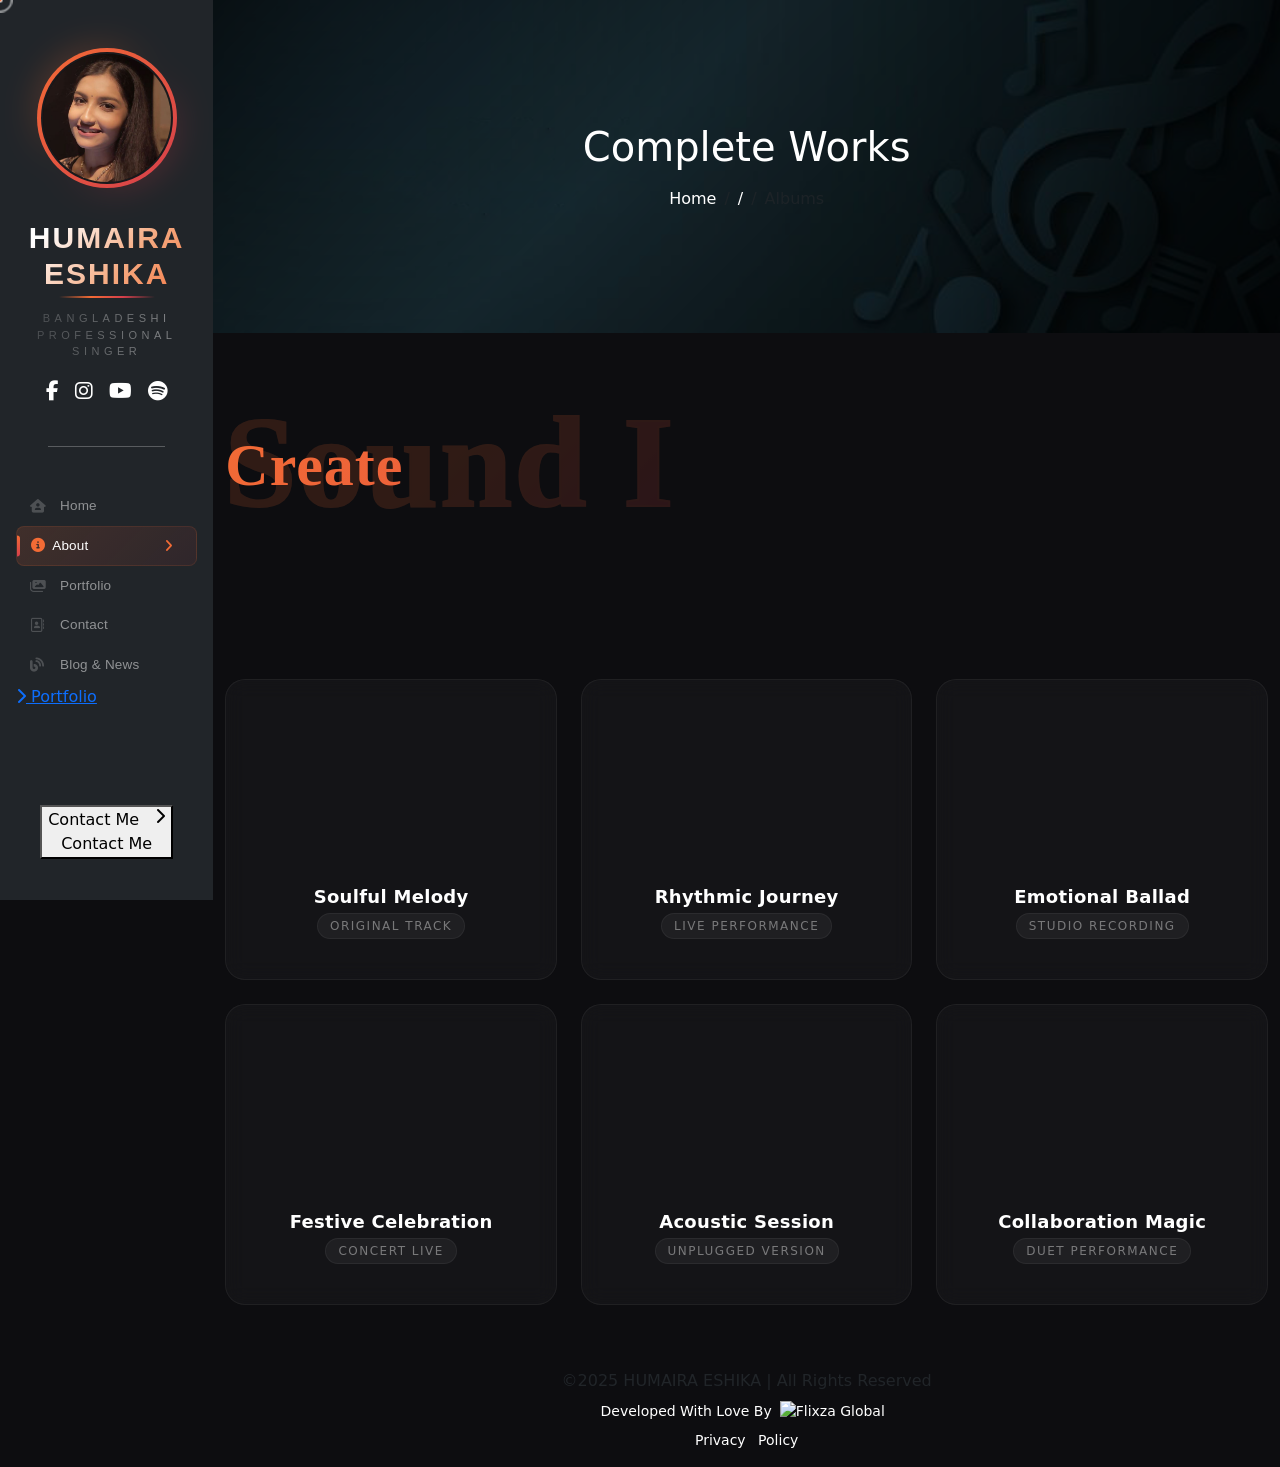
==== albums.html @ 750ff3a6 "first commit" ====
<!doctype html>
<html lang="en">
  <head>
    <!-- ========== Basic Meta Tags for SEO ========== -->
    <meta charset="UTF-8" />
    <meta name="viewport" content="width=device-width, initial-scale=1.0" />
    <title>HUMAIRA ESHIKA | Music Artist & Vocalist Portfolio</title>
    <meta
      name="description"
      content="Explore the music journey, performances, and projects of HUMAIRA ESHIKA, a passionate vocalist and music artist."
    />
    <meta
      name="keywords"
      content="HUMAIRA ESHIKA, Music Artist, Singer, Vocalist, Portfolio"
    />
    <meta name="author" content="HUMAIRA ESHIKA" />
    <meta name="robots" content="index, follow" />

    <!-- ========== Open Graph (for social media previews) ========== -->
    <meta
      property="og:title"
      content="HUMAIRA ESHIKA | Music Artist Portfolio"
    />
    <meta
      property="og:description"
      content="Discover the voice and creative works of HUMAIRA ESHIKA, a talented music artist and performer."
    />
     <meta property="og:image" content="./asset/images/logo.jpg" />
    <meta property="og:url" content="https://humairaeshika.com/" />
    <meta property="og:type" content="website" />

    <!-- ========== Twitter Card Tags ========== -->
    <meta name="twitter:card" content="summary_large_image" />
    <meta
      name="twitter:title"
      content="HUMAIRA ESHIKA | Music Artist Portfolio"
    />
    <meta
      name="twitter:description"
      content="Discover the creative music and projects of HUMAIRA ESHIKA, a soulful singer and artist."
    />
        <meta name="twitter:image" content="./asset/images/logo.jpg" />


    <!-- ========== Favicon ========== -->
      <link rel="icon" href="./asset/images/logo.jpg" />

    <!-- ========== CSS Libraries ========== -->
    <!-- Bootstrap CSS -->
    <link rel="stylesheet" href="./asset/css/bootstrap.min.css" />

    <!-- Font Awesome (Icons) -->
    <link
      rel="stylesheet"
      href="https://cdnjs.cloudflare.com/ajax/libs/font-awesome/6.7.2/css/all.min.css"
      integrity="sha512-Evv84Mr4kqVGRNSgIGL/F/aIDqQb7xQ2vcrdIwxfjThSH8CSR7PBEakCr51Ck+w+/U6swU2Im1vVX0SVk9ABhg=="
      crossorigin="anonymous"
      referrerpolicy="no-referrer"
    />

    <!-- Slick Carousel -->
    <link rel="stylesheet" href="./asset/css/slick.css" />

    <!-- Fancybox (Lightbox Gallery) -->
    <link rel="stylesheet" href="./asset/css/jquery.fancybox.min.css" />

    <!-- ========== Custom Styles ========== -->
    <link rel="stylesheet" href="./asset/css/style.css" />
  </head>
  <body>
    <!-- Preloader -->
    <div id="preloader">
      <img src="./asset/images/preloader.gif" alt="Loading..." />
    </div>
    <!-- Cursor Style Start -->
    <div class="cursor"></div>
    <!-- Cursor Style End -->
    <div class="container-fluid">
      <div class="row">
        <!-- Sidebar -->
        <nav
          class="col-md-3 col-lg-2 d-md-block bg-dark text-white sidebar p-0"
        >
          <div class="logo-wraper pt-5">
            <div class="site-logo-wrapper mx-auto">
              <img
                src="./asset/images/logo.jpg"
                alt="Site Logo"
                class="site-logo"
              />
            </div>
          </div>
          <div class="text-center">
            <div class="py-4 mx-auto">
              <h4 class="mt-2 singer-title">HUMAIRA ESHIKA</h4>
              <p class="singer-tags">BANGLADESHI PROFESSIONAL SINGER</p>
              <!-- Social Icons -->
              <div
                class="social-icons d-flex gap-3 mt-3 justify-content-center"
              >
                <a
                  href="https://www.facebook.com/humaira.eshika.2024/"
                  target="_blank"
                  class="text-white fs-5"
                  aria-label="Facebook"
                >
                  <i class="fab fa-facebook-f"></i>
                </a>
                <!-- <a
                  href="https://twitter.com/yourprofile"
                  target="_blank"
                  class="text-white fs-5"
                  aria-label="Twitter"
                >
                  <i class="fab fa-twitter"></i>
                </a> -->
                <a
                  href="https://www.instagram.com/humaira_eshika/"
                  target="_blank"
                  class="text-white fs-5"
                  aria-label="Instagram"
                >
                  <i class="fab fa-instagram"></i>
                </a>
                <a
                  href="https://www.youtube.com/@humairaeshikamusic"
                  target="_blank"
                  class="text-white fs-5"
                  aria-label="YouTube"
                >
                  <i class="fab fa-youtube"></i>
                </a>
                <a
                  href="https://open.spotify.com/artist/3MbBSUTIclPUAhzPS5SZQR"
                  target="_blank"
                  class="text-white fs-5"
                  aria-label="Spotify"
                >
                  <i class="fab fa-spotify"></i>
                </a>
              </div>
              <!-- Social Icons End -->
            </div>
          </div>
          <!-- Divider -->
          <hr class="mx-5 pb-3" />
          <!-- Divider end -->
          <ul class="nav flex-column px-3 mt-4 site-vt-menu">
            <li class="nav-item">
              <a class="nav-link" href="index.html"
                ><i class="fas fa-house-user pe-3"></i> Home</a
              >
            </li>
            <li class="nav-item dropdown-hover">
              <a
                class="nav-link d-flex justify-content-between active align-items-center"
                href="#about"
              >
                <div><i class="fas fa-info-circle pe-3"></i> About</div>
                <i class="fas fa-angle-right ms-2"></i>
              </a>
              <ul class="dropdown-menu-custom">
                <li>
                  <a class="dropdown-item-custom" href="bio.html">Biography</a>
                </li>
                <li>
                  <a class="dropdown-item-custom" href="awards.html">Awards</a>
                </li>
                <li>
                  <a class="dropdown-item-custom active" href="albums.html"
                    >Album</a
                  >
                </li>
              </ul>
            </li>
            <li class="nav-item">
              <a class="nav-link" href="gallery.html"
                ><i class="fas fa-images pe-3"></i> Portfolio</a
              >
            </li>
            <!-- <li class="nav-item">
              <a class="nav-link" href="services.html"
                ><i class="fa-regular fa-circle-check pe-3"></i> Service</a
              >
            </li> -->
            <li class="nav-item">
              <a class="nav-link" href="contact.html"
                ><i class="fa-regular fa-address-book pe-3"></i> Contact</a
              >
            </li>
            <li class="nav-item">
              <a class="nav-link" href="blog.html"
                ><i class="fa-solid fa-blog pe-3"></i>Blog & News</a
              >
            </li>
            <li>
              <a href="asset/Humaira-Eshika-Profile.pdf"
                ><i class="fas fa-chevron-right"></i> Portfolio</a
              >
            </li>
          </ul>
          <div class="d-flex justify-content-center mt-5 pt-5">
            <a href="contact.html">
              <button class="btn-one">
                <span class="text d-flex justify-content-center"
                  >Contact Me <i class="ps-3 fas fa-chevron-right"></i
                ></span>
                <span aria-hidden="" class="marquee">Contact Me</span>
              </button>
            </a>
          </div>
        </nav>
        <!-- Mobile Menu Section (for mobile devices) -->
        <div class="mobile-menu" style="background-color: #242526">
          <!-- Row to align the elements in the menu -->
          <div class="row align-items-center">
            <!-- Left Side: Hamburger Button for Mobile Menu -->
            <div class="col-6">
              <div class="text-start">
                <button
                  class="mobile-menu-button my-2"
                  type="button"
                  data-bs-toggle="offcanvas"
                  data-bs-target="#mobile-menu"
                  aria-controls="mobile-menu"
                >
                  <!-- Hamburger Icon -->
                  <svg
                    xmlns="http://www.w3.org/2000/svg"
                    width="25"
                    height="25"
                    viewBox="0 0 100 100"
                  >
                    <g>
                      <path
                        d="M2158.58 616.54h544.25l11.34 11.33v5.67l-11.34 11.34h-544.25l-11.34-11.34v-5.67zM2158.58 758.27h430.86l11.34 11.34v5.66l-11.34 11.34h-430.86l-11.34-11.34v-5.66zM2158.58 900h544.25l11.34 11.34v5.67l-11.34 11.34h-544.25l-11.34-11.34v-5.67zM2158.58 1041.73h430.86l11.34 11.34v5.67l-11.34 11.34h-430.86l-11.34-11.34v-5.67zM10 16.67h80l1.67 1.66v.84L90 20.83H10l-1.67-1.66v-.84zM10 37.5h63.33L75 39.17V40l-1.67 1.67H10L8.33 40v-.83zM10 58.33h80L91.67 60v.83L90 62.5H10l-1.67-1.67V60zM10 79.17h63.33L75 80.83v.84l-1.67 1.66H10l-1.67-1.66v-.84z"
                        fill="#000000"
                      ></path>
                    </g>
                  </svg>
                </button>

                <!-- Offcanvas (Mobile Menu) -->
                <div
                  class="offcanvas offcanvas-start"
                  style="background-color: #242526"
                  data-bs-scroll="true"
                  tabindex="-1"
                  id="mobile-menu"
                  aria-labelledby="Enable both scrolling & backdrop"
                >
                  <div class="offcanvas-header">
                    <h5
                      class="offcanvas-title"
                      id="Enable both scrolling & backdrop"
                    ></h5>
                    <!-- Close Button for Offcanvas -->
                    <button
                      type="button"
                      class="btn-close"
                      data-bs-dismiss="offcanvas"
                      aria-label="Close"
                    ></button>
                  </div>

                  <div class="offcanvas-body px-0 border-0 mt-0 pt-0">
                    <!-- Sidebar Menu -->
                    <nav
                      class="col-md-3 col-lg-2 d-md-block bg-dark text-white sidebar mobile-sidebar p-0"
                    >
                      <!-- Logo Section -->
                      <div class="logo-wraper pt-5">
                        <div class="site-logo-wrapper mx-auto">
                          <img
                            src="./asset/images/logo.jpg"
                            alt="Site Logo"
                            class="site-logo"
                          />
                        </div>
                      </div>

                      <!-- Profile Section -->
                      <div class="text-center">
                        <div class="py-4 mx-auto">
                          <h4 class="mt-2 singer-title">HUMAIRA ESHIKA</h4>
                          <p class="singer-tags">BANGLADESHI PROFESSIONAL SINGER</p>

                          <!-- Social Icons Section -->
                          <div
                            class="social-icons d-flex gap-3 mt-3 justify-content-center"
                          >
                            <a
                              href="https://www.facebook.com/humaira.eshika.2024/"
                              target="_blank"
                              class="text-white fs-5"
                              aria-label="Facebook"
                            >
                              <i class="fab fa-facebook-f"></i>
                            </a>
                            <a
                              href="https://www.instagram.com/humaira_eshika/"
                              target="_blank"
                              class="text-white fs-5"
                              aria-label="Instagram"
                            >
                              <i class="fab fa-instagram"></i>
                            </a>
                            <a
                              href="https://www.youtube.com/@humairaeshikamusic"
                              target="_blank"
                              class="text-white fs-5"
                              aria-label="YouTube"
                            >
                              <i class="fab fa-youtube"></i>
                            </a>
                            <a
                              href="https://open.spotify.com/artist/3MbBSUTIclPUAhzPS5SZQR"
                              target="_blank"
                              class="text-white fs-5"
                              aria-label="Spotify"
                            >
                              <i class="fab fa-spotify"></i>
                            </a>
                            <a
                  href="https://music.apple.com/us/artist/humaira-eshika/1598285466"
                  target="_blank"
                  class="text-white fs-5"
                  aria-label="Apple Music"
                >
                  <i class="fab fa-apple"></i>
                </a>
                <a
                  href="https://music.amazon.com/artists/B09MT78NBP/humaira-eshika"
                  target="_blank"
                  class="text-white fs-5"
                  aria-label="Amazon Music"
                >
                  <i class="fab fa-amazon"></i>
                </a>
                          </div>
                          <!-- End of Social Icons -->
                        </div>
                      </div>

                      <!-- Divider -->
                      <hr class="mx-5 pb-3" />

                      <!-- Navigation Menu -->
                      <ul class="nav flex-column px-3 mt-4 site-vt-menu">
                        <li class="nav-item">
                          <a class="nav-link" href="index.html"
                            ><i class="fas fa-house-user pe-3"></i> Home</a
                          >
                        </li>
                        <li class="nav-item dropdown-hover">
                          <a
                            class="nav-link active d-flex justify-content-between align-items-center"
                            href="#about"
                          >
                            <div>
                              <i class="fas fa-info-circle pe-3"></i> About
                            </div>
                            <i class="fas fa-angle-right ms-2"></i>
                          </a>
                          <ul class="dropdown-menu-custom">
                            <li>
                              <a class="dropdown-item-custom" href="bio.html"
                                >Biography</a
                              >
                            </li>
                            <li>
                              <a class="dropdown-item-custom" href="awards.html"
                                >Awards</a
                              >
                            </li>
                            <li>
                              <a
                                class="dropdown-item-custom active"
                                href="albums.html"
                                >Album</a
                              >
                            </li>
                          </ul>
                        </li>
                        <li class="nav-item">
                          <a class="nav-link" href="gallery.html"
                            ><i class="fas fa-images pe-3"></i> Portfolio</a
                          >
                        </li>
                        <li class="nav-item">
                          <a class="nav-link" href="contact.html"
                            ><i class="fa-regular fa-address-book pe-3"></i>
                            Contact</a
                          >
                        </li>
                        <li class="nav-item">
                          <a class="nav-link" href="blog.html"
                            ><i class="fa-solid fa-blog pe-3"></i> Blog &
                            News</a
                          >
                        </li>
                        <li class="nav-item">
                          <a class="nav-link" href="asset/Humaira-Eshika-Profile.pdf"
                            ><i class="fa-solid fa-download pe-3"></i>Download Portfolio</a
                          >
                        </li>
                      </ul>

                      <!-- Contact Button -->
                      <div class="d-flex justify-content-center mt-5">
                        <a href="contact.html">
                          <button class="btn-one mb-3 mt-4">
                            <span class="text d-flex justify-content-center"
                              >Contact Me
                              <i class="ps-3 fas fa-chevron-right"></i
                            ></span>
                            <span aria-hidden="" class="marquee"
                              >Contact Me</span
                            >
                          </button>
                        </a>
                      </div>
                    </nav>
                    <!-- End of Sidebar Menu -->
                  </div>
                </div>
                <!-- End of Offcanvas (Mobile Menu) -->
              </div>
            </div>

            <!-- Right Side: Contact Button -->
            <div class="col-6">
              <div class="text-end" style="position: relative; right: 10px">
                <a href="contact.html">
                  <button class="btn-one py-0">
                    <span class="text d-flex justify-content-center"
                      >Contact Me <i class="ps-3 fas fa-chevron-right"></i
                    ></span>
                    <span aria-hidden="" class="marquee">Contact Me</span>
                  </button>
                </a>
              </div>
            </div>
          </div>
        </div>
        <!-- End of Mobile Menu Section -->
        <!-- Main Content -->
        <main class="col-md-9 col-12 ms-sm-auto col-lg-10 px-0">
          <!-- Content -->
          <section>
            <div class="container-fluid p-0 position-relative">
              <img
                src="./asset/images/common-banner.png"
                class="img-fluid w-100 page-banner"
                alt="Banner Image"
              />

              <!-- Full Overlay -->
              <div
                class="banner-overlay position-absolute d-flex justify-content-center align-items-center"
              >
                <div class="banner-content text-center text-white text-center">
                  <h1 class="mb-3">Complete Works</h1>
                  <nav aria-label="breadcrumb">
                    <ol class="breadcrumb justify-content-center mb-0">
                      <li class="breadcrumb-item">
                        <a
                          href="index.html"
                          class="text-white text-decoration-none"
                          >Home</a
                        >
                      </li>
                      <li class="breadcrumb-item">/</li>
                      <li
                        class="breadcrumb-item active site-text"
                        aria-current="page"
                      >
                        Albums
                      </li>
                    </ol>
                  </nav>
                </div>
              </div>
            </div>
          </section>
          <section class="my-lg-5 my-0">
            <div class="container py-5">
              <div class="row">
                <div class="col-lg-12">
                  <div class="section-title">
                    <h1 class="outlined-text">Sound I</h1>
                    <h1 class="solid-text">Create</h1>
                  </div>
                </div>
              </div>
            </div>
            <div class="container mt-lg-5 mt-0">
              <div class="row g-4 mt-2">
                <!-- Video Card 1 -->
                <div class="col-12 col-sm-6 col-lg-4">
                  <div class="video-card">
                    <div class="video-wrapper">
                      <div class="ratio ratio-16x9">
                        <iframe
                          src="https://www.youtube.com/embed/k90_ZLXPGzI?si=j7LwfzcvweLJDecs"
                          title="YouTube video player"
                          allow="
                            accelerometer;
                            autoplay;
                            clipboard-write;
                            encrypted-media;
                            gyroscope;
                            picture-in-picture;
                            web-share;
                          "
                          referrerpolicy="strict-origin-when-cross-origin"
                          allowfullscreen
                          loading="lazy"
                        ></iframe>
                      </div>
                      <div class="video-overlay">
                        <div class="play-btn">
                          <i class="fas fa-play"></i>
                        </div>
                      </div>
                    </div>
                    <div class="video-info">
                      <h4 class="video-title">Soulful Melody</h4>
                      <p class="video-category">Original Track</p>
                    </div>
                  </div>
                </div>

                <!-- Video Card 2 -->
                <div class="col-12 col-sm-6 col-lg-4">
                  <div class="video-card">
                    <div class="video-wrapper">
                      <div class="ratio ratio-16x9">
                        <iframe
                          src="https://www.youtube.com/embed/06P2h5pQ4Ng?si=PxotoLPVoYYlmdj1"
                          title="YouTube video player"
                          allow="
                            accelerometer;
                            autoplay;
                            clipboard-write;
                            encrypted-media;
                            gyroscope;
                            picture-in-picture;
                            web-share;
                          "
                          referrerpolicy="strict-origin-when-cross-origin"
                          allowfullscreen
                          loading="lazy"
                        ></iframe>
                      </div>
                      <div class="video-overlay">
                        <div class="play-btn">
                          <i class="fas fa-play"></i>
                        </div>
                      </div>
                    </div>
                    <div class="video-info">
                      <h4 class="video-title">Rhythmic Journey</h4>
                      <p class="video-category">Live Performance</p>
                    </div>
                  </div>
                </div>

                <!-- Video Card 3 -->
                <div class="col-12 col-sm-6 col-lg-4">
                  <div class="video-card">
                    <div class="video-wrapper">
                      <div class="ratio ratio-16x9">
                        <iframe
                          src="https://www.youtube.com/embed/mC_2jLfhW7g?si=cpyjSCpwaCp8xCgm"
                          title="YouTube video player"
                          allow="
                            accelerometer;
                            autoplay;
                            clipboard-write;
                            encrypted-media;
                            gyroscope;
                            picture-in-picture;
                            web-share;
                          "
                          referrerpolicy="strict-origin-when-cross-origin"
                          allowfullscreen
                          loading="lazy"
                        ></iframe>
                      </div>
                      <div class="video-overlay">
                        <div class="play-btn">
                          <i class="fas fa-play"></i>
                        </div>
                      </div>
                    </div>
                    <div class="video-info">
                      <h4 class="video-title">Emotional Ballad</h4>
                      <p class="video-category">Studio Recording</p>
                    </div>
                  </div>
                </div>

                <!-- Video Card 4 -->
                <div class="col-12 col-sm-6 col-lg-4">
                  <div class="video-card">
                    <div class="video-wrapper">
                      <div class="ratio ratio-16x9">
                        <iframe
                          src="https://www.youtube.com/embed/NkpWz0Se87Y?si=ziJH28tmxQ9g3pYS"
                          title="YouTube video player"
                          allow="
                            accelerometer;
                            autoplay;
                            clipboard-write;
                            encrypted-media;
                            gyroscope;
                            picture-in-picture;
                            web-share;
                          "
                          referrerpolicy="strict-origin-when-cross-origin"
                          allowfullscreen
                          loading="lazy"
                        ></iframe>
                      </div>
                      <div class="video-overlay">
                        <div class="play-btn">
                          <i class="fas fa-play"></i>
                        </div>
                      </div>
                    </div>
                    <div class="video-info">
                      <h4 class="video-title">Festive Celebration</h4>
                      <p class="video-category">Concert Live</p>
                    </div>
                  </div>
                </div>

                <!-- Video Card 5 -->
                <div class="col-12 col-sm-6 col-lg-4">
                  <div class="video-card">
                    <div class="video-wrapper">
                      <div class="ratio ratio-16x9">
                        <iframe
                          src="https://www.youtube.com/embed/Z1hyP9YhqUw?si=67nQkb_Y6ZQDqd0L"
                          title="YouTube video player"
                          allow="
                            accelerometer;
                            autoplay;
                            clipboard-write;
                            encrypted-media;
                            gyroscope;
                            picture-in-picture;
                            web-share;
                          "
                          referrerpolicy="strict-origin-when-cross-origin"
                          allowfullscreen
                          loading="lazy"
                        ></iframe>
                      </div>
                      <div class="video-overlay">
                        <div class="play-btn">
                          <i class="fas fa-play"></i>
                        </div>
                      </div>
                    </div>
                    <div class="video-info">
                      <h4 class="video-title">Acoustic Session</h4>
                      <p class="video-category">Unplugged Version</p>
                    </div>
                  </div>
                </div>

                <!-- Video Card 6 -->
                <div class="col-12 col-sm-6 col-lg-4">
                  <div class="video-card">
                    <div class="video-wrapper">
                      <div class="ratio ratio-16x9">
                        <iframe
                          src="https://www.youtube.com/embed/AysbhiKqiws?si=UBqkMro5hTv91Nk5"
                          title="YouTube video player"
                          allow="
                            accelerometer;
                            autoplay;
                            clipboard-write;
                            encrypted-media;
                            gyroscope;
                            picture-in-picture;
                            web-share;
                          "
                          referrerpolicy="strict-origin-when-cross-origin"
                          allowfullscreen
                          loading="lazy"
                        ></iframe>
                      </div>
                      <div class="video-overlay">
                        <div class="play-btn">
                          <i class="fas fa-play"></i>
                        </div>
                      </div>
                    </div>
                    <div class="video-info">
                      <h4 class="video-title">Collaboration Magic</h4>
                      <p class="video-category">Duet Performance</p>
                    </div>
                  </div>
                </div>
              </div>
            </div>
          </section>
          <!-- Content end-->

          <footer
            class="mt-5 container-fluid rounded-0 rounded-lg-4 d-flex flex-column justify-content-center align-items-center py-3"
          >
            <p class="mb-0">©2025 HUMAIRA ESHIKA | All Rights Reserved</p>
            <div class="text-white text-end">
              <small
                ><a
                  class="decoration-none"
                  style="color: white"
                  target="_blank"
                  href="https://flixzaglobal.com/"
                  >Developed With Love By<img
                    width="80"
                    src="https://control.ajkal.us/flixzaglobal.webp"
                    alt="Flixza Global"
                    class="p-2" /></a
              ></small>
            </div>
            <small>
              <a href="privacy.html" class="decoration-none text-white pe-2"
                >Privacy</a
              >
              <a href="policy.html" class="decoration-none text-white"
                >Policy</a
              >
            </small>
          </footer>
        </main>
      </div>
    </div>

    <!-- ==================== JavaScript Libraries ==================== -->

    <!-- ✅ Bootstrap Bundle (Includes Popper.js) -->
    <script src="./asset/js/bootstrap.bundle.min.js"></script>
    <!-- ✅ jQuery (Required for Slick & Fancybox) -->
    <script src="./asset/js/jquery.min.js"></script>
    <!-- ✅ Slick Carousel (Responsive sliders) -->
    <script src="./asset/js/slick.min.js"></script>
    <!-- ✅ Fancybox (Image & media lightbox) -->
    <script src="./asset/js/jquery.fancybox.min.js"></script>
    <!-- ✅ Custom Script (Your own site functionality) -->
    <script src="./asset/js/script.js"></script>
    <script>
      // Add preload-active class right away
      document.addEventListener("DOMContentLoaded", function () {
        const preloaders = document.querySelectorAll("#preloader"); // Select all preloader elements by class

        preloaders.forEach((preloader) => {
          // Add preload-active class to the body
          document.body.classList.add("preload-active");

          // Always hide preloader after 2 seconds
          setTimeout(() => {
            preloader.style.transition = "opacity 0.5s ease";
            preloader.style.opacity = "0";

            setTimeout(() => {
              preloader.style.display = "none";
              document.body.classList.remove("preload-active");
            }, 500); // Match the fade-out duration
          }, 1000); // Delay before starting fade-out
        });
      });
    </script>
    <script>
      const cards = document.querySelectorAll(".card-item");
      const loadMoreBtn = document.getElementById("loadMoreBtn");
      let visibleCount = 6;
      const increment = 3;

      // Smoothly show cards by toggling the 'show' class
      function showCards() {
        cards.forEach((card, index) => {
          if (index < visibleCount) {
            card.classList.add("show");
          } else {
            card.classList.remove("show");
          }
        });
      }

      // Initial display
      showCards();

      loadMoreBtn.addEventListener("click", () => {
        if (visibleCount < cards.length) {
          visibleCount += increment;
          showCards();
          if (visibleCount >= cards.length) {
            loadMoreBtn.querySelector(".text").innerHTML =
              'Return <i class="ps-3 fas fa-undo-alt"></i>';
            loadMoreBtn.querySelector(".marquee").innerText = "Return";
          }
        } else {
          visibleCount = 6;
          showCards();
          loadMoreBtn.querySelector(".text").innerHTML =
            'More Sound <i class="ps-3 fas fa-chevron-right"></i>';
          loadMoreBtn.querySelector(".marquee").innerText = "More Sound";
        }
      });
    </script>

    <script>
      document.querySelectorAll(".video-wrapper iframe").forEach((iframe) => {
        iframe.addEventListener("load", () => {
          const loader = iframe
            .closest(".video-wrapper")
            .querySelector(".loader");
          loader.style.display = "none";
          iframe.style.display = "block";
        });
      });
    </script>
  </body>
</html>
---- asset/css/style.css ----
/* ============================================================
   🎨 HUMAIRA ESHIKA - Main Stylesheet
   ============================================================
   TABLE OF CONTENTS
   ============================================================
   1.  ROOT VARIABLES
   2.  SIDEBAR
   3.  LOGO
   4.  TITLE & SUBTITLE
   5.  SOCIAL ICONS
   6.  DIVIDER
   7.  NAVIGATION
   8.  DROPDOWN SYSTEM
   9.  BUTTONS
   10. MOBILE MENU
   11. BANNER SECTION
   12. ABOUT SECTION
   13. AWARDS SLIDER
   14. GALLERY
   15. MEDIA & NEWS
   16. FOOTER
   17. RESPONSIVE
   18. UTILITIES
   ============================================================ */

/* ============================================================
   1. ROOT VARIABLES
   ============================================================ */
:root {
  /* ----- Fonts ----- */
  --font-primary: "Inter", -apple-system, BlinkMacSystemFont, "Segoe UI", Roboto, sans-serif;
  --font-secondary: "Poppins", "Inter", sans-serif;
  --font-display: "Dancing Script", cursive;

  /* ----- Colors ----- */
  --primary-color: #f36b35;
  --primary-dark: #d53f4b;
  --primary-light: #f5a97f;
  --color-bg: #0a0a0c;
  --black: #ffffff;
  --sidebar-bg: #0d0d10;
  --color-text: #ffffff;
  --text-muted: rgba(255, 255, 255, 0.5);
  --text-dim: rgba(255, 255, 255, 0.25);
  --border-color: #f36b35;
  --border-subtle: rgba(255, 255, 255, 0.06);
  --glass-bg: rgba(255, 255, 255, 0.03);
  --hover-bg: rgba(243, 107, 53, 0.12);
  --logo-size: 140px;

  /* ----- Shadows ----- */
  --shadow-sm: 0 2px 8px rgba(0, 0, 0, 0.3);
  --shadow-md: 0 8px 24px rgba(0, 0, 0, 0.4);
  --shadow-lg: 0 12px 40px rgba(0, 0, 0, 0.5);
  --shadow-glow: 0 8px 32px rgba(243, 107, 53, 0.25);
  --shadow-glow-hover: 0 12px 48px rgba(243, 107, 53, 0.4);

  /* ----- Transitions ----- */
  --transition-fast: 0.2s cubic-bezier(0.34, 1.56, 0.64, 1);
  --transition-normal: 0.35s cubic-bezier(0.34, 1.56, 0.64, 1);

  /* ----- Border Radius ----- */
  --radius-sm: 8px;
  --radius-md: 12px;
  --radius-lg: 16px;
  --radius-full: 50px;
}

body {
  background: var(--sidebar-bg);
}

/* ============================================================
   2. SIDEBAR
   ============================================================ */
.sidebar {
  position: fixed;
  top: 0;
  left: 0;
  /* width: 280px; */
  height: 100vh;
  background: var(--sidebar-bg);
  padding: 28px 18px 20px;
  overflow-y: auto;
  color: var(--color-text);
  z-index: 999;
  display: flex;
  flex-direction: column;
  scrollbar-width: thin;
  scrollbar-color: rgba(255, 255, 255, 0.08) transparent;
}

.sidebar::-webkit-scrollbar {
  width: 3px;
}

.sidebar::-webkit-scrollbar-track {
  background: transparent;
}

.sidebar::-webkit-scrollbar-thumb {
  background: rgba(255, 255, 255, 0.08);
  border-radius: 10px;
}

/* ============================================================
   3. LOGO
   ============================================================ */
.logo-wrapper {
  position: relative;
  display: flex;
  justify-content: center;
  align-items: center;
  margin-bottom: 4px;
}

.site-logo-wrapper {
  width: var(--logo-size);
  height: var(--logo-size);
  border-radius: 50%;
  padding: 4px;
  background: linear-gradient(135deg, var(--primary-color), var(--primary-dark));
  position: relative;
  transition: transform var(--transition-normal);
}

.site-logo-wrapper:hover {
  transform: scale(1.04) rotate(-2deg);
}

.site-logo-wrapper::before {
  content: '';
  position: absolute;
  inset: -4px;
  border-radius: 50%;
  background: linear-gradient(135deg, var(--primary-color), transparent, var(--primary-dark));
  opacity: 0.4;
  filter: blur(16px);
  z-index: -1;
  animation: pulseGlow 3s ease-in-out infinite;
}

@keyframes pulseGlow {

  0%,
  100% {
    opacity: 0.3;
    transform: scale(1);
  }

  50% {
    opacity: 0.6;
    transform: scale(1.05);
  }
}

.site-logo {
  width: 100%;
  height: 100%;
  object-fit: cover;
  border-radius: 50%;
  display: block;
  background: var(--sidebar-bg);
  border: 2px solid rgba(255, 255, 255, 0.05);
}

/* ============================================================
   4. TITLE & SUBTITLE
   ============================================================ */
.singer-title {
  font-size: 30px;
  font-weight: 700;
  font-family: var(--font-secondary);
  background: linear-gradient(135deg, #ffffff 20%, var(--primary-light) 60%, var(--primary-color) 100%);
  -webkit-background-clip: text;
  -webkit-text-fill-color: transparent;
  background-clip: text;
  letter-spacing: 2px;
  text-transform: uppercase;
  margin: 12px 0 2px;
  position: relative;
  display: inline-block;
  line-height: 1.2;
  transition: transform var(--transition-fast);
  text-align: center;
}

.singer-title:hover {
  transform: scale(1.02);
}

.singer-title::after {
  content: '';
  position: absolute;
  bottom: -6px;
  left: 50%;
  transform: translateX(-50%);
  width: 45%;
  height: 2.5px;
  background: linear-gradient(90deg, transparent, var(--primary-color), var(--primary-dark), transparent);
  border-radius: 2px;
}

.singer-tags {
  font-size: 11px;
  font-weight: 500;
  font-family: var(--font-primary);
  letter-spacing: 4.5px;
  text-transform: uppercase;
  color: var(--text-muted);
  margin-top: 10px;
  padding-top: 6px;
  display: block;
  text-align: center;
  background: linear-gradient(90deg, rgba(255, 255, 255, 0.12), rgba(255, 255, 255, 0.5), rgba(255, 255, 255, 0.12));
  -webkit-background-clip: text;
  -webkit-text-fill-color: transparent;
  background-clip: text;
  background-size: 200% auto;
  animation: shimmer 4s linear infinite;
}

@keyframes shimmer {
  0% {
    background-position: -200% center;
  }

  100% {
    background-position: 200% center;
  }
}

/* ============================================================
   5. SOCIAL ICONS
   ============================================================ */
.social-icons-modern {
  display: flex;
  flex-wrap: wrap;
  align-items: center;
  justify-content: center;
  gap: 0.5rem;
  padding: 0.4rem 0;
  margin: 0 auto;
}

.social-link-modern {
  display: inline-flex;
  align-items: center;
  justify-content: center;
  width: 33px;
  height: 33px;
  border-radius: 50%;
  background: var(--glass-bg);
  backdrop-filter: blur(4px);
  border: 1px solid rgba(255, 255, 255, 0.06);
  color: rgba(255, 255, 255, 0.6);
  text-decoration: none;
  font-size: 0.8rem;
  transition: all var(--transition-fast);
  box-shadow: var(--shadow-sm);
}

.social-link-modern:hover {
  background: linear-gradient(135deg, var(--primary-color), var(--primary-dark));
  transform: translateY(-3px) scale(1.06);
  color: #ffffff;
  border-color: transparent;
  box-shadow: 0 6px 20px rgba(211, 63, 75, 0.35);
}

.social-link-modern i {
  font-size: 0.8rem;
  line-height: 1;
}

/* ============================================================
   6. DIVIDER
   ============================================================ */
.sidebar-divider {
  border: none;
  height: 1px;
  background: linear-gradient(90deg, transparent, rgba(255, 255, 255, 0.06), transparent);
  margin: 12px 16px 6px;
  width: calc(100% - 32px);
  align-self: center;
}

/* ============================================================
   7. NAVIGATION
   ============================================================ */
.site-vt-menu {
  list-style: none;
  padding: 0;
  margin: 2px 0 0;
  flex: 1;
}

.site-vt-menu .nav-item {
  margin-bottom: 1px;
}

.site-vt-menu .nav-link {
  display: flex;
  align-items: center;
  padding: 9px 14px;
  color: rgba(255, 255, 255, 0.5);
  text-decoration: none;
  font-family: var(--font-primary);
  font-weight: 450;
  font-size: 13.5px;
  border-radius: var(--radius-sm);
  transition: all var(--transition-fast);
  position: relative;
  gap: 12px;
  letter-spacing: 0.2px;
}

.site-vt-menu .nav-link i {
  width: 18px;
  font-size: 14px;
  color: rgba(255, 255, 255, 0.2);
  transition: color var(--transition-fast);
  flex-shrink: 0;
}

.site-vt-menu .nav-link:hover {
  background: var(--hover-bg);
  color: #ffffff;
  transform: translateX(3px);
}

.site-vt-menu .nav-link:hover i {
  color: var(--primary-color);
}

.site-vt-menu .nav-link.active {
  background: linear-gradient(135deg, rgba(243, 107, 53, 0.15), rgba(213, 63, 75, 0.08));
  color: #ffffff;
  border: 1px solid rgba(243, 107, 53, 0.12);
}

.site-vt-menu .nav-link.active i {
  color: var(--primary-color);
}

.site-vt-menu .nav-link.active::before {
  content: '';
  position: absolute;
  left: 0;
  top: 50%;
  transform: translateY(-50%);
  width: 3px;
  height: 55%;
  background: linear-gradient(180deg, var(--primary-color), var(--primary-dark));
  border-radius: 0 3px 3px 0;
}

/* ============================================================
   8. DROPDOWN SYSTEM (Accordion + Hover)
   ============================================================ */

/* ----- Remove Old Conflicting Styles ----- */
.dropdown-hover {
  position: relative;
}

.dropdown-hover .dropdown-menu-custom {
  display: none !important;
}

.dropdown-hover:hover .dropdown-menu-custom {
  display: none !important;
}

.dropdown-hover:hover i.fa-angle-right {
  transform: none !important;
}

/* ----- Main Dropdown Wrapper ----- */
.dropdown-item-wrapper {
  position: relative;
  margin-bottom: 1px;
}

/* ----- Dropdown Toggle Button ----- */
.dropdown-toggle-custom {
  cursor: pointer;
  user-select: none;
  display: flex !important;
  align-items: center;
  gap: 12px;
  padding: 9px 14px;
  color: rgba(255, 255, 255, 0.5);
  text-decoration: none;
  font-family: var(--font-primary);
  font-weight: 450;
  font-size: 13.5px;
  border-radius: var(--radius-sm);
  transition: all var(--transition-fast);
  position: relative;
  letter-spacing: 0.2px;
  width: 100%;
  background: transparent;
  border: none;
}

.dropdown-toggle-custom i {
  width: 18px;
  font-size: 14px;
  color: rgba(255, 255, 255, 0.2);
  transition: color var(--transition-fast);
  flex-shrink: 0;
}

.dropdown-toggle-custom .dropdown-arrow {
  transition: transform 0.35s cubic-bezier(0.34, 1.56, 0.64, 1);
  font-size: 11px;
  margin-left: auto;
  opacity: 0.5;
  flex-shrink: 0;
}

.dropdown-toggle-custom:hover {
  background: var(--hover-bg);
  color: #ffffff;
  transform: translateX(3px);
}

.dropdown-toggle-custom:hover i {
  color: var(--primary-color);
}

.dropdown-toggle-custom.active {
  background: rgba(243, 107, 53, 0.12);
  color: #ffffff;
  border-radius: var(--radius-sm);
}

.dropdown-toggle-custom.active i {
  color: var(--primary-color);
}

.dropdown-toggle-custom.active .dropdown-arrow {
  transform: rotate(90deg);
  opacity: 1;
}

/* ----- Dropdown Menu ----- */
.dropdown-menu-custom {
  list-style: none;
  padding: 0;
  margin: 0;
  max-height: 0;
  overflow: hidden;
  transition: max-height 0.4s cubic-bezier(0.4, 0, 0.2, 1),
    opacity 0.3s ease,
    padding 0.3s ease;
  opacity: 0;
  padding-left: 0;
  position: relative !important;
  left: 0 !important;
  top: 0 !important;
  min-width: auto !important;
  background: transparent !important;
  border-left: none !important;
  display: block !important;
  visibility: visible !important;
}

.dropdown-menu-custom.open {
  max-height: 300px;
  opacity: 1;
  padding: 6px 0 6px 20px;
  visibility: visible !important;
}

/* ----- Dropdown Items ----- */
.dropdown-item-custom {
  display: block;
  padding: 6px 14px;
  color: rgba(255, 255, 255, 0.4);
  text-decoration: none;
  font-size: 12.5px;
  font-weight: 400;
  border-radius: var(--radius-sm);
  transition: all 0.2s ease;
  position: relative;
}

.dropdown-item-custom::before {
  content: '— ';
  opacity: 0.3;
}

.dropdown-item-custom:hover {
  color: #ffffff;
  background: var(--hover-bg);
  transform: translateX(4px);
}

.dropdown-item-custom.active {
  color: var(--primary-color) !important;
}

/* ----- Hover Support (Desktop only) ----- */
@media (min-width: 769px) {
  .dropdown-item-wrapper:hover .dropdown-menu-custom {
    max-height: 300px;
    opacity: 1;
    padding: 6px 0 6px 20px;
  }

  .dropdown-item-wrapper:hover .dropdown-arrow {
    transform: rotate(90deg);
    opacity: 1;
  }

  .dropdown-item-wrapper:hover .dropdown-toggle-custom {
    background: rgba(243, 107, 53, 0.08);
    color: #ffffff;
  }

  .dropdown-item-wrapper:hover .dropdown-toggle-custom i {
    color: var(--primary-color);
  }
}

/* ============================================================
   9. BUTTONS
   ============================================================ */

/* ----- Primary Button (Main CTA) ----- */
.btn-primary-modern {
  display: inline-flex;
  align-items: center;
  justify-content: center;
  gap: 10px;
  padding: 12px 32px;
  background: linear-gradient(135deg, var(--primary-color), var(--primary-dark));
  color: #ffffff;
  font-family: var(--font-primary);
  font-size: 14px;
  font-weight: 600;
  letter-spacing: 0.5px;
  text-decoration: none;
  text-transform: uppercase;
  border: none;
  border-radius: 50px;
  cursor: pointer;
  transition: all 0.3s cubic-bezier(0.34, 1.56, 0.64, 1);
  box-shadow: 0 4px 20px rgba(243, 107, 53, 0.3);
  position: relative;
  overflow: hidden;
}

.btn-primary-modern::before {
  content: '';
  position: absolute;
  top: 0;
  left: -100%;
  width: 100%;
  height: 100%;
  background: linear-gradient(90deg, transparent, rgba(255, 255, 255, 0.2), transparent);
  transition: left 0.5s ease;
}

.btn-primary-modern:hover {
  transform: translateY(-3px) scale(1.02);
  box-shadow: 0 8px 30px rgba(243, 107, 53, 0.45);
  color: #ffffff;
}

.btn-primary-modern:hover::before {
  left: 100%;
}

.btn-primary-modern:active {
  transform: scale(0.96);
}

.btn-primary-modern i {
  transition: transform 0.3s ease;
}

.btn-primary-modern:hover i {
  transform: translateX(4px);
}

/* ----- Secondary Button (Outline) ----- */
.btn-secondary-modern {
  display: inline-flex;
  align-items: center;
  justify-content: center;
  gap: 10px;
  padding: 12px 32px;
  background: transparent;
  color: var(--primary-color);
  font-family: var(--font-primary);
  font-size: 14px;
  font-weight: 600;
  letter-spacing: 0.5px;
  text-decoration: none;
  text-transform: uppercase;
  border: 2px solid var(--primary-color);
  border-radius: 50px;
  cursor: pointer;
  transition: all 0.3s cubic-bezier(0.34, 1.56, 0.64, 1);
  position: relative;
  overflow: hidden;
}

.btn-secondary-modern::before {
  content: '';
  position: absolute;
  top: 0;
  left: 0;
  width: 100%;
  height: 100%;
  background: linear-gradient(135deg, var(--primary-color), var(--primary-dark));
  opacity: 0;
  transition: opacity 0.3s ease;
  z-index: -1;
}

.btn-secondary-modern:hover {
  color: #ffffff;
  border-color: var(--primary-color);
  transform: translateY(-3px);
  box-shadow: 0 8px 30px rgba(243, 107, 53, 0.25);
}

.btn-secondary-modern:hover::before {
  opacity: 1;
}

.btn-secondary-modern:active {
  transform: scale(0.96);
}

.btn-secondary-modern i {
  transition: transform 0.3s ease;
}

.btn-secondary-modern:hover i {
  transform: translateX(4px);
}

/* ----- Mobile Button (Compact) ----- */
.btn-mobile-modern {
  display: inline-flex;
  align-items: center;
  justify-content: center;
  gap: 6px;
  padding: 8px 18px;
  background: linear-gradient(135deg, var(--primary-color), var(--primary-dark));
  color: #ffffff;
  font-family: var(--font-primary);
  font-size: 12px;
  font-weight: 600;
  letter-spacing: 0.3px;
  text-decoration: none;
  border: none;
  border-radius: 50px;
  cursor: pointer;
  transition: all 0.3s cubic-bezier(0.34, 1.56, 0.64, 1);
  box-shadow: 0 4px 15px rgba(243, 107, 53, 0.3);
}

.btn-mobile-modern:hover {
  transform: translateY(-2px) scale(1.03);
  box-shadow: 0 6px 25px rgba(243, 107, 53, 0.4);
  color: #ffffff;
}

.btn-mobile-modern:active {
  transform: scale(0.95);
}

.btn-mobile-modern i {
  font-size: 10px;
  transition: transform 0.3s ease;
}

.btn-mobile-modern:hover i {
  transform: translateX(3px);
}

/* ----- Small Button ----- */
.btn-small-modern {
  display: inline-flex;
  align-items: center;
  justify-content: center;
  gap: 6px;
  padding: 6px 16px;
  background: linear-gradient(135deg, var(--primary-color), var(--primary-dark));
  color: #ffffff;
  font-family: var(--font-primary);
  font-size: 11px;
  font-weight: 600;
  letter-spacing: 0.3px;
  text-decoration: none;
  border: none;
  border-radius: 50px;
  cursor: pointer;
  transition: all 0.3s cubic-bezier(0.34, 1.56, 0.64, 1);
  box-shadow: 0 2px 10px rgba(243, 107, 53, 0.25);
}

.btn-small-modern:hover {
  transform: translateY(-2px) scale(1.05);
  box-shadow: 0 4px 15px rgba(243, 107, 53, 0.35);
  color: #ffffff;
}

.btn-small-modern:active {
  transform: scale(0.95);
}

/* ----- Bottom Button ----- */
.sidebar-bottom {
  margin-top: auto;
  padding-top: 14px;
  display: flex;
  justify-content: center;
}

/* ============================================================
   10. MOBILE MENU
   ============================================================ */
.mobile-menu {
  display: none;
  background: var(--sidebar-bg);
  padding: 10px 16px;
  border-bottom: 1px solid var(--border-subtle);
  position: sticky;
  top: 0;
  z-index: 1000;
}

.mobile-menu-inner {
  display: flex;
  align-items: center;
  justify-content: space-between;
}

.mobile-menu-left {
  display: flex;
  align-items: center;
}

.mobile-menu-button {
  background: none;
  border: none;
  padding: 4px;
  cursor: pointer;
  display: flex;
  align-items: center;
  justify-content: center;
  border-radius: 50%;
  background: var(--primary-color);
  width: 50px;
  height: 50px;
  border: 1px solid var(--primary-color);
  position: relative;
}

.mobile-menu-button svg {
  width: 28px;
  height: 28px;
}

.mobile-menu-right {
  display: flex;
  align-items: center;
}

/* ----- Mobile Offcanvas ----- */
.mobile-offcanvas {
  background: var(--sidebar-bg) !important;
  width: 300px !important;
}

.mobile-offcanvas .offcanvas-header {
  padding: 16px 20px;
  border-bottom: 1px solid var(--border-subtle);
}

.mobile-offcanvas .offcanvas-body {
  padding: 20px 16px;
}

.mobile-sidebar-nav {
  display: flex;
  flex-direction: column;
  height: 100%;
}

.mobile-logo-wrapper {
  display: flex;
  justify-content: center;
  margin-bottom: 8px;
}

.mobile-logo {
  width: 100px !important;
  height: 100px !important;
}

.mobile-social .social-link-modern {
  width: 30px;
  height: 30px;
  font-size: 0.75rem;
}

.mobile-social .social-link-modern i {
  font-size: 0.75rem;
}

.mobile-bottom {
  margin-top: auto;
  padding-top: 16px;
  display: flex;
  justify-content: center;
}

/* ----- Mobile Dropdown ----- */
#mobileMenu .dropdown-item-wrapper {
  margin-bottom: 1px;
}

#mobileMenu .dropdown-toggle-custom {
  padding: 8px 12px;
  font-size: 13px;
}

#mobileMenu .dropdown-menu-custom {
  padding-left: 0;
}

#mobileMenu .dropdown-menu-custom.open {
  padding: 4px 0 4px 16px;
}

#mobileMenu .dropdown-item-custom {
  font-size: 12px;
  padding: 5px 12px;
}

/* ============================================================
   BANNER SECTION - Modern Design
   ============================================================ */

.banner-section {
  position: relative;
  width: 100%;
  min-height: 100vh;
  overflow: hidden;
}

.banner-wrapper {
  position: relative;
  width: 100%;
  height: 100vh;
  min-height: 600px;
}

/* ============================================================
   BACKGROUND
   ============================================================ */

.banner-bg {
  position: absolute;
  top: 0;
  left: 0;
  width: 100%;
  height: 100%;
}

.banner-img {
  width: 100%;
  height: 100%;
  object-fit: cover;
  transform: scale(1.05);
  animation: subtleZoom 20s ease-out forwards;
}

@keyframes subtleZoom {
  0% {
    transform: scale(1.05);
  }

  100% {
    transform: scale(1);
  }
}

.banner-overlay {
  position: absolute;
  top: 0;
  left: 0;
  width: 100%;
  height: 100%;
  background: linear-gradient(135deg,
      rgba(0, 0, 0, 0.8) 0%,
      rgba(0, 0, 0, 0.4) 40%,
      rgba(0, 0, 0, 0.6) 70%,
      rgba(0, 0, 0, 0.85) 100%);
  z-index: 1;
}

.gradient-accent {
  position: absolute;
  top: 0;
  left: 0;
  width: 100%;
  height: 100%;
  background: linear-gradient(135deg,
      rgba(243, 107, 53, 0.15) 0%,
      rgba(213, 63, 75, 0.05) 30%,
      transparent 60%,
      rgba(243, 107, 53, 0.08) 100%);
  z-index: 1;
  pointer-events: none;
}

/* ============================================================
   PARTICLES
   ============================================================ */

.particles-container {
  position: absolute;
  top: 0;
  left: 0;
  width: 100%;
  height: 100%;
  z-index: 1;
  pointer-events: none;
  overflow: hidden;
}

.particle {
  position: absolute;
  width: 6px;
  height: 6px;
  background: rgba(243, 107, 53, 0.3);
  border-radius: 50%;
  animation: floatParticle 8s ease-in-out infinite;
}

.particle:nth-child(1) {
  top: 20%;
  left: 10%;
  animation-delay: 0s;
  width: 4px;
  height: 4px;
}

.particle:nth-child(2) {
  top: 60%;
  left: 5%;
  animation-delay: 1s;
  width: 8px;
  height: 8px;
}

.particle:nth-child(3) {
  top: 30%;
  right: 15%;
  animation-delay: 2s;
  width: 5px;
  height: 5px;
}

.particle:nth-child(4) {
  top: 70%;
  right: 10%;
  animation-delay: 3s;
  width: 7px;
  height: 7px;
}

.particle:nth-child(5) {
  top: 10%;
  left: 50%;
  animation-delay: 4s;
  width: 3px;
  height: 3px;
}

.particle:nth-child(6) {
  bottom: 20%;
  left: 30%;
  animation-delay: 5s;
  width: 6px;
  height: 6px;
}

.particle:nth-child(7) {
  top: 45%;
  right: 5%;
  animation-delay: 6s;
  width: 4px;
  height: 4px;
}

.particle:nth-child(8) {
  bottom: 10%;
  right: 30%;
  animation-delay: 7s;
  width: 5px;
  height: 5px;
}

@keyframes floatParticle {

  0%,
  100% {
    transform: translateY(0) translateX(0) scale(1);
    opacity: 0.3;
  }

  25% {
    transform: translateY(-30px) translateX(15px) scale(1.2);
    opacity: 0.8;
  }

  50% {
    transform: translateY(-60px) translateX(-10px) scale(0.8);
    opacity: 0.4;
  }

  75% {
    transform: translateY(-30px) translateX(20px) scale(1.1);
    opacity: 0.7;
  }
}

/* ============================================================
   BANNER CONTENT
   ============================================================ */

.banner-content {
  position: absolute;
  top: 50%;
  left: 0;
  width: 100%;
  transform: translateY(-50%);
  z-index: 2;
  padding: 2rem;
}

.container-modern {
  max-width: 1400px;
  margin: 0 auto;
  padding: 0 5%;
}

.content-inner {
  max-width: 800px;
}

/* ============================================================
   GREETING
   ============================================================ */

.greeting-wrapper {
  display: flex;
  align-items: center;
  gap: 15px;
  margin-bottom: 20px;
  animation: fadeInDown 0.8s ease-out;
}

.hello-text {
  font-size: 28px;
  font-family: var(--font-primary);
  font-weight: 500;
  background: linear-gradient(135deg, #ffffff, var(--primary-color));
  -webkit-background-clip: text;
  background-clip: text;
  color: transparent;
  letter-spacing: 2px;
}

.wave-emoji {
  font-size: 32px;
  animation: wave 2s ease-in-out infinite;
  display: inline-block;
}

@keyframes wave {

  0%,
  100% {
    transform: rotate(0deg);
  }

  25% {
    transform: rotate(20deg);
  }

  50% {
    transform: rotate(0deg);
  }

  75% {
    transform: rotate(-10deg);
  }
}

.accent-line {
  width: 60px;
  height: 2px;
  background: linear-gradient(90deg, var(--primary-color), transparent);
  flex-shrink: 0;
}

/* ============================================================
   MAIN TITLE
   ============================================================ */

.main-title {
  margin-bottom: 25px;
  animation: fadeInUp 0.8s ease-out 0.1s backwards;
}

.title-line {
  display: block;
  font-size: 28px;
  font-weight: 400;
  color: rgba(255, 255, 255, 0.6);
  letter-spacing: 3px;
  margin-bottom: 5px;
  font-family: var(--font-primary);
}

.title-name {
  display: block;
  font-size: clamp(48px, 10vw, 120px);
  font-weight: 800;
  font-family: "Playfair Display", serif;
  background: linear-gradient(135deg,
      #ffffff 0%,
      #f5a97f 30%,
      var(--primary-color) 60%,
      var(--primary-dark) 100%);
  -webkit-background-clip: text;
  background-clip: text;
  color: transparent;
  letter-spacing: -0.02em;
  line-height: 1.05;
  text-shadow: 0 2px 30px rgba(0, 0, 0, 0.1);
  position: relative;
}

.title-badge {
  display: inline-block;
  font-size: 14px;
  font-weight: 500;
  font-family: var(--font-primary);
  color: var(--primary-color);
  background: rgba(243, 107, 53, 0.15);
  padding: 6px 20px;
  border-radius: 50px;
  margin-top: 10px;
  border: 1px solid rgba(243, 107, 53, 0.2);
  letter-spacing: 2px;
  text-transform: uppercase;
  animation: fadeInUp 0.8s ease-out 0.2s backwards;
}

/* ============================================================
   TYPEWRITER
   ============================================================ */

.typewriter-modern {
  display: flex;
  align-items: center;
  gap: 12px;
  margin-bottom: 40px;
  animation: fadeInUp 0.8s ease-out 0.2s backwards;
}

.musical-note {
  font-size: 22px;
  color: var(--primary-color);
  animation: pulseNote 2s ease-in-out infinite;
}

@keyframes pulseNote {

  0%,
  100% {
    opacity: 0.6;
    transform: scale(1) rotate(0deg);
  }

  50% {
    opacity: 1;
    transform: scale(1.15) rotate(10deg);
  }
}

.typewriter-modern p {
  font-size: clamp(16px, 2.2vw, 22px);
  font-family: var(--font-primary);
  font-weight: 400;
  color: rgba(255, 255, 255, 0.8);
  letter-spacing: 0.3px;
  display: inline;
}

.cursor-modern {
  display: inline-block;
  width: 3px;
  height: 28px;
  background: linear-gradient(180deg, var(--primary-color), var(--primary-dark));
  margin-left: 4px;
  animation: blink 0.8s step-end infinite;
  vertical-align: middle;
}

@keyframes blink {

  0%,
  100% {
    opacity: 1;
  }

  50% {
    opacity: 0;
  }
}

/* ============================================================
   STATS GRID
   ============================================================ */

.stats-grid {
  display: flex;
  flex-wrap: wrap;
  gap: 20px;
  margin-bottom: 40px;
  animation: fadeInUp 0.8s ease-out 0.3s backwards;
}

.stat-card {
  position: relative;
  background: rgba(255, 255, 255, 0.05);
  backdrop-filter: blur(15px);
  -webkit-backdrop-filter: blur(15px);
  border-radius: 20px;
  padding: 20px 25px;
  min-width: 140px;
  flex: 1;
  border: 1px solid rgba(255, 255, 255, 0.06);
  transition: all 0.4s cubic-bezier(0.34, 1.56, 0.64, 1);
  overflow: hidden;
}

.stat-card::before {
  content: '';
  position: absolute;
  top: 0;
  left: 0;
  right: 0;
  bottom: 0;
  background: linear-gradient(135deg,
      rgba(243, 107, 53, 0.05),
      rgba(213, 63, 75, 0.02));
  opacity: 0;
  transition: opacity 0.4s ease;
}

.stat-card:hover::before {
  opacity: 1;
}

.stat-card:hover {
  transform: translateY(-8px) scale(1.02);
  background: rgba(255, 255, 255, 0.08);
  border-color: rgba(243, 107, 53, 0.3);
  box-shadow: 0 20px 40px -12px rgba(0, 0, 0, 0.4);
}

.stat-number {
  font-size: 44px;
  font-weight: 800;
  font-family: "Playfair Display", serif;
  background: linear-gradient(135deg, #ffffff, var(--primary-color));
  -webkit-background-clip: text;
  background-clip: text;
  color: transparent;
  line-height: 1;
  margin-bottom: 5px;
  position: relative;
  z-index: 1;
}

.stat-number span {
  font-size: 24px;
  background: linear-gradient(135deg, var(--primary-color), var(--primary-dark));
  -webkit-background-clip: text;
  background-clip: text;
  color: transparent;
}

.stat-label {
  font-size: 13px;
  font-weight: 500;
  color: rgba(255, 255, 255, 0.6);
  line-height: 1.4;
  letter-spacing: 0.5px;
  position: relative;
  z-index: 1;
}

.stat-icon {
  position: absolute;
  bottom: 12px;
  right: 16px;
  font-size: 28px;
  opacity: 0.1;
  color: white;
  transition: all 0.4s ease;
}

.stat-card:hover .stat-icon {
  opacity: 0.25;
  transform: scale(1.15) rotate(-5deg);
}

.stat-progress {
  width: 100%;
  height: 3px;
  background: rgba(255, 255, 255, 0.05);
  border-radius: 3px;
  margin-top: 12px;
  overflow: hidden;
  position: relative;
  z-index: 1;
}

.progress-bar {
  height: 100%;
  background: linear-gradient(90deg, var(--primary-color), var(--primary-dark));
  border-radius: 3px;
  animation: progressGrow 1.5s ease-out forwards;
  transform-origin: left;
}

@keyframes progressGrow {
  from {
    transform: scaleX(0);
  }

  to {
    transform: scaleX(1);
  }
}

/* ============================================================
   CTA BUTTONS
   ============================================================ */

.cta-wrapper {
  display: flex;
  flex-wrap: wrap;
  gap: 15px;
  animation: fadeInUp 0.8s ease-out 0.4s backwards;
}

.btn-primary-modern {
  display: inline-flex;
  align-items: center;
  justify-content: center;
  gap: 10px;
  padding: 14px 34px;
  background: linear-gradient(135deg, var(--primary-color), var(--primary-dark));
  color: #ffffff;
  font-family: var(--font-primary);
  font-size: 15px;
  font-weight: 600;
  letter-spacing: 0.5px;
  text-decoration: none;
  text-transform: uppercase;
  border: none;
  border-radius: 50px;
  cursor: pointer;
  transition: all 0.4s cubic-bezier(0.34, 1.56, 0.64, 1);
  box-shadow: 0 4px 25px rgba(243, 107, 53, 0.3);
  position: relative;
  overflow: hidden;
}

.btn-primary-modern::before {
  content: '';
  position: absolute;
  top: 0;
  left: -100%;
  width: 100%;
  height: 100%;
  background: linear-gradient(90deg, transparent, rgba(255, 255, 255, 0.15), transparent);
  transition: left 0.6s ease;
}

.btn-primary-modern:hover {
  transform: translateY(-3px) scale(1.02);
  box-shadow: 0 10px 40px rgba(243, 107, 53, 0.4);
  color: #ffffff;
  gap: 14px;
}

.btn-primary-modern:hover::before {
  left: 100%;
}

.btn-primary-modern:active {
  transform: scale(0.96);
}

.btn-primary-modern i {
  transition: transform 0.3s ease;
}

.btn-primary-modern:hover i:first-of-type {
  transform: translateX(4px);
}

.btn-secondary-modern {
  display: inline-flex;
  align-items: center;
  justify-content: center;
  gap: 10px;
  padding: 14px 34px;
  background: transparent;
  color: #ffffff;
  font-family: var(--font-primary);
  font-size: 15px;
  font-weight: 500;
  letter-spacing: 0.5px;
  text-decoration: none;
  text-transform: uppercase;
  border: 2px solid rgba(255, 255, 255, 0.15);
  border-radius: 50px;
  cursor: pointer;
  transition: all 0.4s cubic-bezier(0.34, 1.56, 0.64, 1);
  position: relative;
  overflow: hidden;
}

.btn-secondary-modern::before {
  content: '';
  position: absolute;
  top: 0;
  left: 0;
  width: 100%;
  height: 100%;
  background: linear-gradient(135deg, var(--primary-color), var(--primary-dark));
  opacity: 0;
  transition: opacity 0.4s ease;
  z-index: -1;
}

.btn-secondary-modern:hover {
  transform: translateY(-3px);
  border-color: var(--primary-color);
  color: #ffffff;
  box-shadow: 0 10px 40px rgba(243, 107, 53, 0.2);
  gap: 14px;
}

.btn-secondary-modern:hover::before {
  opacity: 1;
}

.btn-secondary-modern:active {
  transform: scale(0.96);
}

/* ============================================================
   SCROLL INDICATOR
   ============================================================ */

.scroll-indicator {
  position: absolute;
  bottom: 30px;
  left: 50%;
  transform: translateX(-50%);
  z-index: 3;
  display: flex;
  flex-direction: column;
  align-items: center;
  gap: 8px;
  color: rgba(255, 255, 255, 0.5);
  font-size: 11px;
  font-weight: 500;
  letter-spacing: 3px;
  text-transform: uppercase;
  animation: bounce 2s ease-in-out infinite;
  cursor: pointer;
  transition: color 0.3s ease;
}

.scroll-indicator:hover {
  color: rgba(255, 255, 255, 0.8);
}

.scroll-indicator i {
  font-size: 14px;
  color: var(--primary-color);
}

@keyframes bounce {

  0%,
  100% {
    transform: translateX(-50%) translateY(0);
    opacity: 0.6;
  }

  50% {
    transform: translateX(-50%) translateY(10px);
    opacity: 1;
  }
}

/* ============================================================
   ANIMATIONS
   ============================================================ */

@keyframes fadeInUp {
  from {
    opacity: 0;
    transform: translateY(40px);
  }

  to {
    opacity: 1;
    transform: translateY(0);
  }
}

@keyframes fadeInDown {
  from {
    opacity: 0;
    transform: translateY(-30px);
  }

  to {
    opacity: 1;
    transform: translateY(0);
  }
}

/* ============================================================
   RESPONSIVE
   ============================================================ */

@media (max-width: 992px) {
  .banner-content {
    padding: 1.5rem;
  }

  .content-inner {
    max-width: 100%;
  }

  .title-name {
    font-size: clamp(40px, 8vw, 80px);
  }

  .stats-grid {
    gap: 15px;
  }

  .stat-card {
    min-width: 120px;
    padding: 16px 20px;
  }

  .stat-number {
    font-size: 36px;
  }

  .stat-number span {
    font-size: 20px;
  }
}

@media (max-width: 768px) {
  .banner-wrapper {
    height: 100vh;
    min-height: 500px;
  }

  .banner-content {
    top: 50%;
    transform: translateY(-50%);
    padding: 1rem;
  }

  .container-modern {
    padding: 0 3%;
  }

  .greeting-wrapper {
    gap: 10px;
    margin-bottom: 15px;
  }

  .hello-text {
    font-size: 22px;
  }

  .wave-emoji {
    font-size: 26px;
  }

  .accent-line {
    width: 40px;
  }

  .title-line {
    font-size: 22px;
  }

  .title-name {
    font-size: clamp(32px, 7vw, 60px);
  }

  .title-badge {
    font-size: 12px;
    padding: 4px 16px;
  }

  .typewriter-modern {
    margin-bottom: 30px;
  }

  .typewriter-modern p {
    font-size: 15px;
  }

  .cursor-modern {
    height: 22px;
  }

  .musical-note {
    font-size: 18px;
  }

  .stats-grid {
    gap: 12px;
    margin-bottom: 30px;
  }

  .stat-card {
    min-width: 100px;
    padding: 14px 16px;
    border-radius: 16px;
  }

  .stat-number {
    font-size: 30px;
  }

  .stat-number span {
    font-size: 18px;
  }

  .stat-label {
    font-size: 12px;
  }

  .stat-icon {
    font-size: 22px;
    bottom: 8px;
    right: 12px;
  }

  .stat-progress {
    margin-top: 8px;
  }

  .cta-wrapper {
    gap: 10px;
  }

  .btn-primary-modern,
  .btn-secondary-modern {
    padding: 12px 24px;
    font-size: 13px;
  }

  .scroll-indicator {
    bottom: 20px;
    font-size: 10px;
  }
}

@media (max-width: 480px) {
  .banner-wrapper {
    min-height: 400px;
  }

  .banner-content {
    padding: 0.8rem;
  }

  .hello-text {
    font-size: 18px;
  }

  .wave-emoji {
    font-size: 22px;
  }

  .accent-line {
    width: 30px;
  }

  .title-line {
    font-size: 18px;
  }

  .title-name {
    font-size: clamp(28px, 6vw, 42px);
  }

  .title-badge {
    font-size: 10px;
    padding: 3px 12px;
  }

  .typewriter-modern p {
    font-size: 13px;
  }

  .cursor-modern {
    height: 18px;
    width: 2px;
  }

  .musical-note {
    font-size: 15px;
  }

  .stats-grid {
    gap: 8px;
    flex-wrap: wrap;
  }

  .stat-card {
    min-width: 80px;
    flex: 1 1 calc(33.33% - 8px);
    padding: 12px 10px;
    border-radius: 12px;
  }

  .stat-number {
    font-size: 24px;
  }

  .stat-number span {
    font-size: 14px;
  }

  .stat-label {
    font-size: 10px;
  }

  .stat-icon {
    display: none;
  }

  .stat-progress {
    height: 2px;
    margin-top: 6px;
  }

  .btn-primary-modern,
  .btn-secondary-modern {
    padding: 10px 18px;
    font-size: 12px;
    width: 100%;
    justify-content: center;
  }

  .cta-wrapper {
    flex-direction: column;
    width: 100%;
  }

  .scroll-indicator {
    bottom: 15px;
    font-size: 9px;
    gap: 4px;
  }

  .scroll-indicator i {
    font-size: 12px;
  }
}

/* ============================================================
   ABOUT SECTION - Modern Design
   ============================================================ */

.modern-about {
  padding: 100px 0;
  position: relative;
  overflow: hidden;
  background: linear-gradient(135deg, #0a0c12 0%, #111827 100%);
}

/* ----- Decorative Background Elements ----- */
.modern-about::before {
  content: '';
  position: absolute;
  top: -30%;
  right: -10%;
  width: 500px;
  height: 500px;
  background: radial-gradient(circle,
      rgba(243, 107, 53, 0.03) 0%,
      transparent 70%);
  border-radius: 50%;
  pointer-events: none;
}

.modern-about::after {
  content: '';
  position: absolute;
  bottom: -20%;
  left: -10%;
  width: 400px;
  height: 400px;
  background: radial-gradient(circle,
      rgba(213, 63, 75, 0.03) 0%,
      transparent 70%);
  border-radius: 50%;
  pointer-events: none;
}

/* ============================================================
   SECTION BADGE
   ============================================================ */

.section-badge {
  display: inline-flex;
  align-items: center;
  gap: 10px;
  background: rgba(243, 107, 53, 0.1);
  padding: 8px 20px;
  border-radius: 50px;
  margin-bottom: 20px;
  border: 1px solid rgba(243, 107, 53, 0.15);
  font-size: 13px;
  color: var(--primary-color);
  letter-spacing: 1px;
  text-transform: uppercase;
  font-weight: 500;
  position: relative;
  overflow: hidden;
}

.badge-icon {
  font-size: 14px;
  animation: sparkle 2s ease-in-out infinite;
}

@keyframes sparkle {

  0%,
  100% {
    transform: scale(1) rotate(0deg);
    opacity: 1;
  }

  50% {
    transform: scale(1.2) rotate(180deg);
    opacity: 0.7;
  }
}

.badge-line {
  width: 30px;
  height: 1px;
  background: linear-gradient(90deg, var(--primary-color), transparent);
  margin-left: 5px;
}

/* ============================================================
   MODERN TITLE
   ============================================================ */

.modern-about-title {
  font-size: clamp(36px, 5vw, 52px);
  font-weight: 700;
  font-family: "Playfair Display", serif;
  margin-bottom: 20px;
  color: #ffffff;
  line-height: 1.1;
}

.modern-about-title .gradient-text {
  background: linear-gradient(135deg, var(--primary-color), var(--primary-dark));
  -webkit-background-clip: text;
  background-clip: text;
  color: transparent;
  position: relative;
}

.modern-about-title .gradient-text::after {
  content: '';
  position: absolute;
  bottom: 2px;
  left: 0;
  width: 100%;
  height: 3px;
  background: linear-gradient(90deg, var(--primary-color), transparent);
  border-radius: 2px;
}

.title-underline {
  width: 80px;
  height: 3px;
  background: linear-gradient(90deg, var(--primary-color), var(--primary-dark));
  margin-top: 12px;
  border-radius: 2px;
  animation: underlineGrow 1.5s ease-out forwards;
}

@keyframes underlineGrow {
  from {
    width: 0;
  }

  to {
    width: 80px;
  }
}

/* ============================================================
   INTRO TEXT
   ============================================================ */

.about-intro {
  font-size: 18px;
  line-height: 1.8;
  color: rgba(255, 255, 255, 0.8);
  margin-bottom: 30px;
  font-weight: 400;
  letter-spacing: 0.3px;
  padding-right: 20px;
  border-left: 3px solid var(--primary-color);
  padding-left: 20px;
}

/* ============================================================
   BIO CARDS
   ============================================================ */

.bio-cards {
  display: flex;
  flex-direction: column;
  gap: 14px;
  margin-bottom: 30px;
}

.bio-card {
  display: flex;
  align-items: center;
  gap: 16px;
  padding: 16px 20px;
  background: rgba(255, 255, 255, 0.03);
  border-radius: 16px;
  border: 1px solid rgba(255, 255, 255, 0.05);
  transition: all 0.4s cubic-bezier(0.34, 1.56, 0.64, 1);
  position: relative;
  overflow: hidden;
}

.bio-card::before {
  content: '';
  position: absolute;
  top: 0;
  left: 0;
  width: 3px;
  height: 100%;
  background: linear-gradient(180deg, var(--primary-color), var(--primary-dark));
  opacity: 0;
  transition: opacity 0.3s ease;
}

.bio-card:hover::before {
  opacity: 1;
}

.bio-card:hover {
  background: rgba(243, 107, 53, 0.06);
  border-color: rgba(243, 107, 53, 0.15);
  transform: translateX(8px);
  box-shadow: 0 5px 20px rgba(0, 0, 0, 0.2);
}

.bio-icon {
  width: 48px;
  height: 48px;
  background: linear-gradient(135deg,
      rgba(243, 107, 53, 0.15),
      rgba(213, 63, 75, 0.05));
  border-radius: 12px;
  display: flex;
  align-items: center;
  justify-content: center;
  font-size: 20px;
  color: var(--primary-color);
  flex-shrink: 0;
  transition: all 0.3s ease;
}

.bio-card:hover .bio-icon {
  background: linear-gradient(135deg,
      rgba(243, 107, 53, 0.25),
      rgba(213, 63, 75, 0.1));
  transform: scale(1.05) rotate(-5deg);
}

.bio-text {
  flex: 1;
}

.bio-text h4 {
  font-size: 16px;
  font-weight: 600;
  color: #ffffff;
  margin-bottom: 4px;
  transition: color 0.3s ease;
}

.bio-card:hover .bio-text h4 {
  color: var(--primary-color);
}

.bio-text p {
  font-size: 13px;
  color: rgba(255, 255, 255, 0.55);
  line-height: 1.5;
  margin: 0;
}

.bio-card-number {
  font-size: 28px;
  font-weight: 800;
  font-family: "Playfair Display", serif;
  color: rgba(255, 255, 255, 0.04);
  transition: all 0.3s ease;
}

.bio-card:hover .bio-card-number {
  color: rgba(243, 107, 53, 0.08);
  transform: scale(1.1);
}

/* ============================================================
   CAREER SECTION
   ============================================================ */

.career-section {
  margin: 30px 0;
  padding: 25px 28px;
  background: rgba(243, 107, 53, 0.04);
  border-radius: 20px;
  border-left: 4px solid var(--primary-color);
  position: relative;
  overflow: hidden;
  transition: all 0.3s ease;
}

.career-section:hover {
  background: rgba(243, 107, 53, 0.06);
  transform: translateX(4px);
}

.career-icon-wrapper {
  display: inline-flex;
  align-items: center;
  justify-content: center;
  width: 40px;
  height: 40px;
  background: linear-gradient(135deg,
      rgba(243, 107, 53, 0.15),
      rgba(213, 63, 75, 0.05));
  border-radius: 10px;
  margin-bottom: 10px;
  font-size: 18px;
  color: var(--primary-color);
}

.career-title {
  font-size: 18px;
  font-weight: 600;
  color: #ffffff;
  margin-bottom: 10px;
  display: flex;
  align-items: center;
  gap: 10px;
}

.career-text {
  font-size: 14px;
  line-height: 1.8;
  color: rgba(255, 255, 255, 0.7);
  margin: 0;
}

.career-text strong {
  color: var(--primary-color);
  font-weight: 600;
}

/* ============================================================
   ABOUT CTA
   ============================================================ */

.about-cta {
  display: flex;
  align-items: center;
  justify-content: space-between;
  flex-wrap: wrap;
  gap: 20px;
  margin-top: 25px;
}

.btn-about {
  display: inline-flex;
  align-items: center;
  gap: 12px;
  padding: 14px 32px;
  background: linear-gradient(135deg, var(--primary-color), var(--primary-dark));
  border-radius: 50px;
  color: #ffffff;
  font-weight: 600;
  font-size: 14px;
  text-decoration: none;
  transition: all 0.4s cubic-bezier(0.34, 1.56, 0.64, 1);
  border: none;
  cursor: pointer;
  position: relative;
  overflow: hidden;
  box-shadow: 0 4px 20px rgba(243, 107, 53, 0.2);
}

.btn-about .btn-shimmer {
  position: absolute;
  top: 0;
  left: -100%;
  width: 100%;
  height: 100%;
  background: linear-gradient(90deg, transparent, rgba(255, 255, 255, 0.1), transparent);
  transition: left 0.6s ease;
}

.btn-about:hover .btn-shimmer {
  left: 100%;
}

.btn-about:hover {
  transform: translateY(-3px) scale(1.02);
  gap: 16px;
  box-shadow: 0 8px 30px rgba(243, 107, 53, 0.35);
  color: #ffffff;
}

.btn-about i {
  transition: transform 0.3s ease;
}

.btn-about:hover i {
  transform: translateX(5px);
}

.signature-line {
  font-size: 12px;
  color: rgba(255, 255, 255, 0.3);
  letter-spacing: 2px;
  font-weight: 400;
}

/* ============================================================
   IMAGE WRAPPER
   ============================================================ */

.modern-image-wrapper {
  position: relative;
  display: flex;
  justify-content: center;
  align-items: center;
}

.image-frame {
  position: relative;
  display: inline-block;
}

.image-frame-border {
  position: absolute;
  top: -15px;
  left: -15px;
  right: -15px;
  bottom: -15px;
  border: 2px solid rgba(243, 107, 53, 0.08);
  border-radius: 40px;
  animation: borderRotate 20s linear infinite;
}

@keyframes borderRotate {
  0% {
    transform: rotate(0deg);
    border-color: rgba(243, 107, 53, 0.08);
  }

  50% {
    border-color: rgba(243, 107, 53, 0.2);
  }

  100% {
    transform: rotate(360deg);
    border-color: rgba(243, 107, 53, 0.08);
  }
}

.about-main-img {
  border-radius: 30px;
  filter: drop-shadow(0 20px 40px rgba(0, 0, 0, 0.5));
  border: 3px solid rgba(243, 107, 53, 0.1);
  transition: all 0.5s cubic-bezier(0.34, 1.56, 0.64, 1);
  max-width: 100%;
  position: relative;
  z-index: 2;
}

.about-main-img:hover {
  transform: scale(1.02) rotate(-1deg);
  border-color: rgba(243, 107, 53, 0.3);
  box-shadow: 0 30px 60px rgba(0, 0, 0, 0.4);
}

/* ============================================================
   FLOATING CARDS
   ============================================================ */

.floating-card {
  position: absolute;
  background: rgba(18, 22, 35, 0.92);
  backdrop-filter: blur(15px);
  -webkit-backdrop-filter: blur(15px);
  border-radius: 16px;
  padding: 12px 18px;
  display: flex;
  align-items: center;
  gap: 12px;
  border: 1px solid rgba(243, 107, 53, 0.15);
  animation: floatCard 3s ease-in-out infinite;
  z-index: 3;
  box-shadow: 0 10px 30px rgba(0, 0, 0, 0.3);
  transition: all 0.3s ease;
}

.floating-card:hover {
  transform: scale(1.05) !important;
  border-color: rgba(243, 107, 53, 0.3);
  box-shadow: 0 15px 40px rgba(0, 0, 0, 0.4);
}

.experience-card {
  top: 8%;
  left: -30px;
  animation-delay: 0s;
}

.award-card {
  bottom: 15%;
  right: -30px;
  animation-delay: 1.5s;
}

.music-card {
  top: 45%;
  right: -20px;
  animation-delay: 0.8s;
}

@keyframes floatCard {

  0%,
  100% {
    transform: translateY(0);
  }

  50% {
    transform: translateY(-12px);
  }
}

.floating-icon {
  width: 40px;
  height: 40px;
  background: linear-gradient(135deg,
      rgba(243, 107, 53, 0.15),
      rgba(213, 63, 75, 0.05));
  border-radius: 10px;
  display: flex;
  align-items: center;
  justify-content: center;
  font-size: 16px;
  color: var(--primary-color);
  flex-shrink: 0;
}

.floating-text {
  display: flex;
  flex-direction: column;
}

.floating-text .number {
  font-size: 20px;
  font-weight: 700;
  color: #ffffff;
  line-height: 1;
}

.floating-text .label {
  font-size: 10px;
  color: rgba(255, 255, 255, 0.5);
  letter-spacing: 0.5px;
}

/* ============================================================
   MUSIC NOTES
   ============================================================ */

.music-notes {
  position: absolute;
  top: 0;
  left: 0;
  width: 100%;
  height: 100%;
  pointer-events: none;
  z-index: 1;
}

.music-notes i {
  position: absolute;
  font-size: 20px;
  color: rgba(243, 107, 53, 0.08);
  animation: floatNote 6s ease-in-out infinite;
}

.note-1 {
  top: 10%;
  right: 0%;
  animation-delay: 0s;
  font-size: 28px;
}

.note-2 {
  bottom: 25%;
  left: -5%;
  animation-delay: 2s;
  font-size: 18px;
}

.note-3 {
  top: 50%;
  right: -8%;
  animation-delay: 4s;
  font-size: 22px;
}

.note-4 {
  top: 75%;
  right: 15%;
  animation-delay: 3s;
  font-size: 16px;
}

@keyframes floatNote {

  0%,
  100% {
    transform: translateY(0) rotate(0deg) scale(1);
    opacity: 0.08;
  }

  25% {
    transform: translateY(-20px) rotate(5deg) scale(1.1);
    opacity: 0.15;
  }

  50% {
    transform: translateY(-40px) rotate(-5deg) scale(0.9);
    opacity: 0.08;
  }

  75% {
    transform: translateY(-20px) rotate(10deg) scale(1.05);
    opacity: 0.12;
  }
}

/* ============================================================
   RESPONSIVE
   ============================================================ */

@media (max-width: 992px) {
  .modern-about {
    padding: 60px 0;
  }

  .about-intro {
    padding-right: 0;
  }

  .floating-card {
    padding: 10px 14px;
  }

  .experience-card {
    left: 0;
  }

  .award-card {
    right: 0;
  }

  .music-card {
    right: 0;
  }
}

@media (max-width: 768px) {
  .modern-about {
    padding: 50px 0;
  }

  .about-intro {
    font-size: 16px;
    padding-left: 15px;
  }

  .bio-card {
    padding: 14px 16px;
  }

  .bio-card-number {
    font-size: 20px;
  }

  .bio-icon {
    width: 40px;
    height: 40px;
    font-size: 16px;
  }

  .career-section {
    padding: 18px 20px;
  }

  .career-text {
    font-size: 13px;
  }

  .floating-card {
    display: none;
  }

  .image-frame-border {
    display: none;
  }

  .about-cta {
    flex-direction: column;
    align-items: flex-start;
  }

  .btn-about {
    width: 100%;
    justify-content: center;
  }
}

@media (max-width: 480px) {
  .modern-about {
    padding: 40px 0;
  }

  .section-badge {
    font-size: 11px;
    padding: 6px 14px;
  }

  .modern-about-title {
    font-size: 28px;
  }

  .about-intro {
    font-size: 14px;
    padding-left: 12px;
  }

  .bio-card {
    padding: 12px 14px;
    flex-wrap: wrap;
  }

  .bio-text h4 {
    font-size: 14px;
  }

  .bio-text p {
    font-size: 12px;
  }

  .bio-card-number {
    font-size: 16px;
    margin-left: auto;
  }

  .career-title {
    font-size: 16px;
  }

  .career-text {
    font-size: 12px;
  }

  .btn-about {
    padding: 12px 24px;
    font-size: 13px;
  }

  .signature-line {
    font-size: 10px;
  }
}

/* ============================================================
   13. AWARDS SLIDER
   ============================================================ */
.custom-arrows-container {
  display: flex;
  justify-content: center;
  align-items: center;
  gap: 20px;
  margin-top: 30px;
}

.custom-prev,
.custom-next {
  width: 50px;
  height: 50px;
  background: linear-gradient(135deg, #f36b35, #d53f4b);
  border: none;
  border-radius: 50%;
  cursor: pointer;
  display: flex;
  align-items: center;
  justify-content: center;
  transition: all 0.3s ease;
  position: relative;
  overflow: hidden;
  box-shadow: 0 4px 15px rgba(243, 107, 53, 0.3);
}

.custom-prev i,
.custom-next i {
  color: white;
  font-size: 20px;
  transition: all 0.3s ease;
}

.custom-prev:hover,
.custom-next:hover {
  transform: scale(1.1);
  background: linear-gradient(135deg, #d53f4b, #f36b35);
  box-shadow: 0 6px 20px rgba(243, 107, 53, 0.5);
}

.custom-prev:hover i,
.custom-next:hover i {
  transform: scale(1.1);
}

.custom-prev:active,
.custom-next:active {
  transform: scale(0.95);
}

.custom-prev.slick-disabled,
.custom-next.slick-disabled {
  opacity: 0.4;
  cursor: not-allowed;
  transform: none;
  pointer-events: none;
}

.slick-prev:before,
.slick-next:before {
  display: none !important;
}

.slick-prev,
.slick-next {
  display: none !important;
}

/* ============================================================
   14. GALLERY
   ============================================================ */
.gallery-grid {
  display: grid;
  grid-template-columns: repeat(auto-fill, minmax(280px, 1fr));
  gap: 25px;
}

.gallery-item {
  position: relative;
  display: block;
  border-radius: 16px;
  overflow: hidden;
  text-decoration: none;
  transition: all 0.4s cubic-bezier(0.175, 0.885, 0.32, 1.275);
}

.gallery-image-wrapper {
  position: relative;
  overflow: hidden;
  border-radius: 16px;
  aspect-ratio: 1 / 1;
}

.gallery-image-wrapper img {
  width: 100%;
  height: 100%;
  object-fit: cover;
  transition: transform 0.5s ease;
}

.gallery-item:hover .gallery-image-wrapper img {
  transform: scale(1.08);
}

.gallery-overlay {
  position: absolute;
  top: 0;
  left: 0;
  width: 100%;
  height: 100%;
  background: linear-gradient(135deg, rgba(243, 107, 53, 0.9), rgba(213, 63, 75, 0.9));
  display: flex;
  flex-direction: column;
  align-items: center;
  justify-content: center;
  gap: 10px;
  opacity: 0;
  transition: all 0.3s ease;
  color: white;
}

.gallery-item:hover .gallery-overlay {
  opacity: 1;
}

.gallery-overlay i {
  font-size: 32px;
  transform: scale(0.8);
  transition: transform 0.3s ease;
}

.gallery-item:hover .gallery-overlay i {
  transform: scale(1);
}

.gallery-overlay span {
  font-size: 14px;
  font-weight: 500;
  letter-spacing: 1px;
  transform: translateY(10px);
  transition: transform 0.3s ease;
}

.gallery-item:hover .gallery-overlay span {
  transform: translateY(0);
}

/* ============================================================
   15. MEDIA & NEWS
   ============================================================ */
.media-card {
  background: rgba(255, 255, 255, 0.03);
  border-radius: 20px;
  overflow: hidden;
  transition: all 0.4s cubic-bezier(0.175, 0.885, 0.32, 1.275);
  border: 1px solid rgba(255, 255, 255, 0.05);
  height: 100%;
  position: relative;
}

.media-card:hover {
  transform: translateY(-8px);
  border-color: rgba(243, 107, 53, 0.3);
  box-shadow: 0 20px 35px -12px rgba(0, 0, 0, 0.4);
}

.media-image-wrapper {
  position: relative;
  overflow: hidden;
  height: 220px;
}

.media-image {
  width: 100%;
  height: 100%;
  object-fit: cover;
  transition: transform 0.5s ease;
}

.media-card:hover .media-image {
  transform: scale(1.08);
}

.media-category {
  position: absolute;
  top: 15px;
  right: 15px;
  background: linear-gradient(135deg, #f36b35, #d53f4b);
  color: white;
  padding: 5px 12px;
  border-radius: 20px;
  font-size: 11px;
  font-weight: 600;
  letter-spacing: 0.5px;
  backdrop-filter: blur(5px);
  z-index: 1;
}

.media-category i {
  font-size: 10px;
  margin-right: 4px;
}

.media-content {
  padding: 20px;
}

.media-meta {
  display: flex;
  justify-content: space-between;
  align-items: center;
  margin-bottom: 12px;
  flex-wrap: wrap;
  gap: 8px;
}

.media-date {
  font-size: 12px;
  color: rgba(255, 255, 255, 0.5);
}

.media-date i {
  margin-right: 4px;
  font-size: 11px;
}

.media-source {
  display: flex;
  align-items: center;
  gap: 6px;
  font-size: 12px;
  color: #f36b35;
  font-weight: 500;
}

.source-icon {
  width: 20px;
  height: 20px;
  border-radius: 50%;
  object-fit: cover;
}

.media-title {
  font-size: 18px;
  font-weight: 600;
  color: white;
  line-height: 1.4;
  margin-bottom: 12px;
  transition: color 0.3s ease;
}

.media-card:hover .media-title {
  color: #f36b35;
}

.media-excerpt {
  font-size: 14px;
  color: rgba(255, 255, 255, 0.65);
  line-height: 1.6;
  margin-bottom: 16px;
}

.media-read-more {
  display: inline-flex;
  align-items: center;
  gap: 8px;
  color: #f36b35;
  text-decoration: none;
  font-size: 14px;
  font-weight: 600;
  transition: all 0.3s ease;
}

.media-read-more i {
  transition: transform 0.3s ease;
}

.media-read-more:hover {
  gap: 12px;
  color: #d53f4b;
}

.media-read-more:hover i {
  transform: translateX(5px);
}

/* ============================================================
   MODERN FOOTER - Complete Styles
   ============================================================ */

.modern-footer {
  background: linear-gradient(135deg, var(--sidebar-bg) 0%, var(--sidebar-bg) 100%);
  border-top: 1px solid rgba(243, 107, 53, 0.15);
  margin-top: 60px;
  position: relative;
  overflow: hidden;
}

/* ----- Animated Top Border ----- */
.modern-footer::before {
  content: "";
  position: absolute;
  top: 0;
  left: 0;
  width: 100%;
  height: 3px;
  background: linear-gradient(90deg,
      transparent,
      var(--primary-color),
      var(--primary-dark),
      var(--primary-color),
      transparent);
  background-size: 200% 100%;
  animation: gradientMove 4s ease-in-out infinite;
}

@keyframes gradientMove {
  0% {
    background-position: 0% center;
  }

  100% {
    background-position: 200% center;
  }
}

/* ----- Decorative Background ----- */
.modern-footer::after {
  content: '✦';
  position: absolute;
  bottom: 20%;
  right: 10%;
  font-size: 300px;
  color: rgba(243, 107, 53, 0.02);
  pointer-events: none;
}

/* ============================================================
   FOOTER MAIN
   ============================================================ */

.footer-main {
  padding: 60px 0 40px;
  border-bottom: 1px solid rgba(255, 255, 255, 0.05);
}

/* ============================================================
   COLUMN 1: BRAND
   ============================================================ */

.footer-brand {
  text-align: left;
}

.footer-logo-wrapper {
  position: relative;
  display: inline-block;
  margin-bottom: 15px;
}

.footer-logo {
  width: 80px;
  height: 80px;
  border-radius: 50%;
  object-fit: cover;
  border: 3px solid rgba(243, 107, 53, 0.3);
  transition: all 0.4s cubic-bezier(0.34, 1.56, 0.64, 1);
  position: relative;
  z-index: 2;
}

.footer-logo:hover {
  transform: scale(1.08) rotate(-5deg);
  border-color: var(--primary-color);
  box-shadow: 0 10px 30px rgba(243, 107, 53, 0.3);
}

.logo-ring {
  position: absolute;
  top: -8px;
  left: -8px;
  width: 96px;
  height: 96px;
  border-radius: 50%;
  border: 2px solid rgba(243, 107, 53, 0.1);
  animation: ringSpin 10s linear infinite;
}

@keyframes ringSpin {
  0% {
    transform: rotate(0deg);
  }

  100% {
    transform: rotate(360deg);
  }
}

.footer-name {
  font-size: 22px;
  font-weight: 700;
  color: #ffffff;
  margin-bottom: 5px;
  font-family: "Playfair Display", serif;
  letter-spacing: 1px;
}

.footer-tagline {
  font-size: 13px;
  color: rgba(255, 255, 255, 0.5);
  margin-bottom: 20px;
  letter-spacing: 1.5px;
  text-transform: uppercase;
}

/* ----- Social Links ----- */
.footer-social {
  display: flex;
  gap: 10px;
  flex-wrap: wrap;
}

.footer-social .social-link {
  display: inline-flex;
  align-items: center;
  justify-content: center;
  width: 40px;
  height: 40px;
  border-radius: 50%;
  background: rgba(255, 255, 255, 0.03);
  border: 1px solid rgba(255, 255, 255, 0.06);
  color: rgba(255, 255, 255, 0.5);
  text-decoration: none;
  transition: all 0.3s cubic-bezier(0.34, 1.56, 0.64, 1);
  font-size: 15px;
}

.footer-social .social-link:hover {
  background: linear-gradient(135deg, var(--primary-color), var(--primary-dark));
  transform: translateY(-4px) scale(1.05);
  color: #ffffff;
  border-color: transparent;
  box-shadow: 0 8px 25px rgba(243, 107, 53, 0.3);
}

/* ============================================================
   COLUMN 2 & 3: LINKS
   ============================================================ */

.footer-links,
.footer-resources {
  text-align: left;
}

.footer-title {
  font-size: 18px;
  font-weight: 600;
  color: #ffffff;
  margin-bottom: 25px;
  position: relative;
  padding-bottom: 12px;
  letter-spacing: 0.5px;
}

.footer-title i {
  color: var(--primary-color);
  margin-right: 8px;
}

.footer-title::after {
  content: "";
  position: absolute;
  bottom: 0;
  left: 0;
  width: 40px;
  height: 2px;
  background: linear-gradient(90deg, var(--primary-color), var(--primary-dark));
  border-radius: 2px;
  transition: width 0.3s ease;
}

.footer-links:hover .footer-title::after,
.footer-resources:hover .footer-title::after {
  width: 60px;
}

.footer-links ul,
.footer-resources ul {
  list-style: none;
  padding: 0;
  margin: 0 0 25px 0;
}

.footer-links li,
.footer-resources li {
  margin-bottom: 12px;
}

.footer-links a,
.footer-resources a {
  color: rgba(255, 255, 255, 0.5);
  text-decoration: none;
  transition: all 0.3s ease;
  display: inline-flex;
  align-items: center;
  gap: 8px;
  font-size: 14px;
  font-weight: 400;
}

.footer-links a i,
.footer-resources a i {
  font-size: 10px;
  color: var(--primary-color);
  transition: transform 0.3s ease;
  opacity: 0.5;
}

.footer-links a:hover,
.footer-resources a:hover {
  color: #ffffff;
  transform: translateX(6px);
}

.footer-links a:hover i,
.footer-resources a:hover i {
  transform: translateX(4px);
  opacity: 1;
}

/* ============================================================
   CONTACT INFO (Inside Resources Column)
   ============================================================ */

.footer-contact-info {
  margin-top: 20px;
  padding-top: 20px;
  border-top: 1px solid rgba(255, 255, 255, 0.05);
}

.contact-title {
  font-size: 14px;
  font-weight: 600;
  color: rgba(255, 255, 255, 0.7);
  margin-bottom: 15px;
  letter-spacing: 0.5px;
}

.footer-contact-info p {
  font-size: 13px;
  color: rgba(255, 255, 255, 0.4);
  margin-bottom: 8px;
  display: flex;
  align-items: center;
  gap: 10px;
  transition: color 0.3s ease;
}

.footer-contact-info p:hover {
  color: rgba(255, 255, 255, 0.7);
}

.footer-contact-info i {
  width: 20px;
  color: var(--primary-color);
  font-size: 13px;
}

.footer-contact-info a {
  color: rgba(255, 255, 255, 0.4);
  text-decoration: none;
  transition: color 0.3s ease;
}

.footer-contact-info a:hover {
  color: var(--primary-color);
}

/* ============================================================
   FOOTER BOTTOM
   ============================================================ */

.footer-bottom {
  padding: 30px 0 20px;
}

.copyright {
  font-size: 13px;
  color: rgba(255, 255, 255, 0.4);
  margin: 0;
}

.copyright .highlight {
  color: var(--primary-color);
  font-weight: 600;
}

.footer-legal {
  display: flex;
  justify-content: flex-end;
  gap: 15px;
  align-items: center;
  flex-wrap: wrap;
}

.footer-legal a {
  color: rgba(255, 255, 255, 0.3);
  text-decoration: none;
  font-size: 12px;
  transition: color 0.3s ease;
}

.footer-legal a:hover {
  color: var(--primary-color);
}

.separator {
  color: rgba(255, 255, 255, 0.1);
  font-size: 12px;
}

/* ----- Developer Credit ----- */
.developer-credit {
  text-align: center;
}

.developer-credit small {
  font-size: 12px;
  color: rgba(255, 255, 255, 0.25);
}

.developer-credit .fa-heart {
  color: #ff4757;
  animation: heartbeat 1.5s ease-in-out infinite;
}

@keyframes heartbeat {

  0%,
  100% {
    transform: scale(1);
  }

  14% {
    transform: scale(1.2);
  }

  28% {
    transform: scale(1);
  }

  42% {
    transform: scale(1.1);
  }

  70% {
    transform: scale(1);
  }
}

.developer-credit a {
  color: rgba(255, 255, 255, 0.4);
  text-decoration: none;
  display: inline-flex;
  align-items: center;
  gap: 8px;
  transition: color 0.3s ease;
}

.developer-credit a:hover {
  color: var(--primary-color);
}

.developer-credit img {
  vertical-align: middle;
  transition: transform 0.3s ease;
}

.developer-credit a:hover img {
  transform: scale(1.05);
}

/* ============================================================
   RESPONSIVE
   ============================================================ */

@media (max-width: 992px) {
  .footer-main {
    padding: 40px 0 30px;
  }

  .footer-brand,
  .footer-links,
  .footer-resources {
    text-align: center;
  }

  .footer-title::after {
    left: 50%;
    transform: translateX(-50%);
  }

  .footer-social {
    justify-content: center;
  }

  .footer-links ul,
  .footer-resources ul {
    display: flex;
    flex-direction: column;
    align-items: center;
  }

  .footer-contact-info {
    text-align: center;
  }

  .footer-contact-info p {
    justify-content: center;
  }

  .footer-legal {
    justify-content: center;
  }

  .copyright {
    text-align: center;
  }

  .footer-logo-wrapper {
    display: inline-block;
  }
}

@media (max-width: 768px) {
  .footer-main {
    padding: 30px 0 20px;
  }

  .footer-logo {
    width: 70px;
    height: 70px;
  }

  .logo-ring {
    width: 86px;
    height: 86px;
    top: -6px;
    left: -6px;
  }

  .footer-name {
    font-size: 20px;
  }

  .footer-title {
    font-size: 16px;
  }

  .footer-links a,
  .footer-resources a {
    font-size: 13px;
  }

  .footer-contact-info p {
    font-size: 12px;
  }
}

@media (max-width: 576px) {
  .footer-bottom {
    padding: 20px 0 15px;
  }

  .footer-legal {
    flex-direction: column;
    gap: 8px;
  }

  .separator {
    display: none;
  }

  .footer-logo {
    width: 60px;
    height: 60px;
  }

  .logo-ring {
    width: 76px;
    height: 76px;
    top: -5px;
    left: -5px;
  }

  .footer-social .social-link {
    width: 35px;
    height: 35px;
    font-size: 13px;
  }

  .developer-credit small {
    font-size: 10px;
  }

  .developer-credit img {
    width: 40px;
  }
}

/* ============================================================
   17. RESPONSIVE
   ============================================================ */

/* ----- Tablet (768px and below) ----- */
@media (max-width: 768px) {
  .sidebar {
    display: none !important;
  }

  .mobile-menu {
    display: block;
  }

  :root {
    --logo-size: 110px;
  }

  .singer-title {
    font-size: 26px;
    letter-spacing: 1.5px;
  }

  .singer-title::after {
    width: 35%;
  }

  .singer-tags {
    font-size: 10px;
    letter-spacing: 3.5px;
  }

  .social-link-modern {
    width: 30px;
    height: 30px;
    font-size: 0.75rem;
  }

  .social-link-modern i {
    font-size: 0.75rem;
  }

  .site-vt-menu .nav-link {
    font-size: 13px;
    padding: 8px 12px;
  }

  .dropdown-toggle-custom {
    font-size: 13px;
    padding: 8px 12px;
  }

  .dropdown-menu-custom.open {
    padding: 4px 0 4px 16px;
  }

  .dropdown-item-custom {
    font-size: 12px;
    padding: 5px 12px;
  }

  .btn-primary-modern,
  .btn-secondary-modern {
    padding: 10px 24px;
    font-size: 13px;
  }

  .stats-grid {
    gap: 15px;
  }

  .stat-card {
    padding: 15px 20px;
    min-width: 100px;
  }

  .stat-number {
    font-size: 32px;
  }

  .stat-number span {
    font-size: 20px;
  }

  .stat-label {
    font-size: 11px;
  }

  .greeting-wrapper {
    margin-bottom: 10px;
  }

  .hello-text {
    font-size: 20px;
  }

  .accent-line {
    width: 40px;
  }

  .title-line {
    font-size: 20px;
  }

  .typewriter-modern {
    margin-bottom: 30px;
  }

  .btn-modern {
    padding: 12px 24px;
    font-size: 14px;
  }

  .scroll-indicator {
    bottom: 20px;
  }

  .modern-about {
    padding: 50px 0;
  }

  .bio-card {
    padding: 12px 16px;
  }

  .bio-icon {
    width: 40px;
    height: 40px;
    font-size: 18px;
  }

  .floating-card {
    padding: 8px 12px;
  }

  .experience-card {
    left: -10px;
    top: 5%;
  }

  .award-card {
    right: -10px;
    bottom: 10%;
  }

  .about-cta {
    flex-direction: column;
    align-items: flex-start;
  }

  .gallery-grid {
    grid-template-columns: repeat(auto-fill, minmax(220px, 1fr));
    gap: 15px;
  }

  .gallery-overlay i {
    font-size: 24px;
  }

  .gallery-overlay span {
    font-size: 12px;
  }

  .btn-gallery-modern {
    padding: 12px 28px;
    font-size: 14px;
  }

  .media-image-wrapper {
    height: 200px;
  }

  .media-content {
    padding: 16px;
  }

  .media-title {
    font-size: 16px;
  }

  .media-excerpt {
    font-size: 13px;
  }

  .btn-media-modern {
    padding: 12px 28px;
    font-size: 14px;
  }

  .media-meta {
    flex-direction: column;
    align-items: flex-start;
  }

  .footer-main {
    padding: 40px 0 30px;
  }

  .footer-brand,
  .footer-links,
  .footer-newsletter {
    text-align: center;
  }

  .footer-title::after {
    left: 50%;
    transform: translateX(-50%);
  }

  .footer-social {
    justify-content: center;
  }

  .footer-links ul {
    display: flex;
    flex-direction: column;
    align-items: center;
  }

  .footer-legal {
    justify-content: center;
  }

  .copyright {
    text-align: center;
  }

  .input-group {
    max-width: 300px;
    margin: 0 auto;
  }

  .footer-contact {
    text-align: center;
  }

  .footer-contact p {
    justify-content: center;
  }

  .outlined-text,
  .outlined-text-right {
    font-size: 60px;
    top: -25px;
  }

  .solid-text {
    font-size: 32px;
  }

  .soft-tags-wraper {
    display: none;
  }

  .banner-content {
    padding-left: 55px;
  }

  .offcanvas {
    background-color: var(--primary-color) !important;
  }

  .mobile-sidebar {
    display: block !important;
    position: relative !important;
  }

  .logo-wraper {
    position: static;
  }

  .banner-content {
    text-align: center;
  }

  .banner-main-title {
    font-size: 80px;
    font-family: var(--font-secondary);
  }

  .mobile-menu {
    display: block;
  }

  .accordion-button {
    border: 0;
  }

  .accordion-button.collapsed {
    background-color: var(--primary-color);
    border: 0;
  }

  .logo-wraper::before {
    background-color: transparent !important;
  }

  .wave-text {
    font-size: 1em;
  }

  .about-img {
    height: 100%;
  }

  .call-to-action {
    text-align: center;
    position: relative;
    right: 70px;
    top: 3px;
  }

  .bg-action-box {
    text-align: center;
    padding-top: 30px;
  }

  .cursor {
    display: none;
  }

  .outlined-text {
    font-size: 65px;
    top: -26px;
  }

  .outlined-text-right {
    font-size: 65px;
    top: -26px;
  }

  .solid-text {
    font-size: 30px;
    top: -5px;
  }
}

/* ----- Mobile (480px and below) ----- */
@media (max-width: 480px) {
  :root {
    --logo-size: 85px;
  }

  .singer-title {
    font-size: 22px;
    letter-spacing: 1px;
  }

  .singer-tags {
    font-size: 9px;
    letter-spacing: 2.5px;
  }

  .social-link-modern {
    width: 28px;
    height: 28px;
    font-size: 0.7rem;
  }

  .social-link-modern i {
    font-size: 0.7rem;
  }

  .social-icons-modern {
    gap: 0.4rem;
  }

  .site-vt-menu .nav-link {
    font-size: 12px;
    padding: 6px 10px;
    gap: 10px;
  }

  .site-vt-menu .nav-link i {
    font-size: 12px;
    width: 16px;
  }

  .dropdown-toggle-custom {
    font-size: 12px;
    padding: 6px 10px;
    gap: 10px;
  }

  .dropdown-toggle-custom i {
    font-size: 12px;
    width: 16px;
  }

  .dropdown-menu-custom.open {
    padding: 3px 0 3px 12px;
  }

  .dropdown-item-custom {
    font-size: 11px;
    padding: 4px 10px;
  }

  .mobile-logo {
    width: 80px !important;
    height: 80px !important;
  }

  .mobile-offcanvas {
    width: 280px !important;
  }

  .btn-primary-modern,
  .btn-secondary-modern {
    padding: 8px 18px;
    font-size: 12px;
  }

  .btn-mobile-modern {
    padding: 6px 14px;
    font-size: 11px;
  }

  .btn-small-modern {
    padding: 4px 12px;
    font-size: 10px;
  }

  .stats-grid {
    gap: 10px;
    flex-wrap: wrap;
  }

  .stat-card {
    padding: 12px 16px;
    min-width: 85px;
  }

  .stat-number {
    font-size: 26px;
  }

  .typewriter-modern p {
    font-size: 14px;
  }

  .musical-note {
    font-size: 18px;
  }

  .bio-card {
    flex-direction: column;
    text-align: center;
    align-items: center;
  }

  .bio-icon {
    margin-bottom: 8px;
  }

  .floating-card {
    display: none;
  }

  .gallery-grid {
    grid-template-columns: repeat(auto-fill, minmax(160px, 1fr));
    gap: 12px;
  }

  .gallery-overlay span {
    display: none;
  }

  .gallery-overlay i {
    font-size: 28px;
  }

  .media-image-wrapper {
    height: 180px;
  }

  .media-title {
    font-size: 15px;
  }

  .media-category {
    font-size: 10px;
    padding: 4px 10px;
  }

  .footer-legal {
    flex-direction: column;
    gap: 8px;
  }

  .separator {
    display: none;
  }

  .footer-bottom {
    padding: 20px 0 15px;
  }

  .outlined-text,
  .outlined-text-right {
    font-size: 45px;
    top: -18px;
  }

  .solid-text {
    font-size: 24px;
  }

  .banner-content h1 {
    font-size: 1.75rem;
  }

  .banner-content {
    padding: 1rem;
  }
}

/* ----- Large Screens (1200px and above) ----- */
@media (max-width: 1200px) {

  .outlined-text,
  .outlined-text-right {
    font-size: 100px;
    top: -35px;
  }

  .solid-text {
    font-size: 48px;
  }
}

/* ============================================================
   18. UTILITIES
   ============================================================ */

/* ----- Preloader ----- */
#preloader {
  position: fixed;
  top: 0;
  left: 0;
  width: 100%;
  height: 100%;
  background-color: #000;
  display: flex;
  justify-content: center;
  align-items: center;
  z-index: 9999;
}

#preloader img {
  width: 400px;
  height: auto;
  object-fit: contain;
}

body.preload-active {
  overflow: hidden;
  height: 100vh;
}

/* ----- Cursor ----- */
.cursor {
  position: fixed;
  left: 0;
  top: 0;
  width: 3px;
  height: 3px;
  background-color: var(--primary-color);
  border-radius: 50%;
  pointer-events: none;
  z-index: 9999;
  transform: translate(-50%, -50%);
  transition: all 0.15s ease;
  will-change: transform;
  box-shadow: 0 0 0 1px white;
}

.cursor::after {
  content: "";
  position: absolute;
  top: 50%;
  left: 50%;
  width: 24px;
  height: 24px;
  border: 2px solid rgba(255, 255, 255, 0.5);
  border-radius: 50%;
  transform: translate(-50%, -50%);
  transition: all 0.2s ease;
  z-index: 0;
}

/* ----- Section Titles ----- */
.section-title {
  position: relative;
  min-height: 100px;
  margin-bottom: 30px;
}

.section-title.text-end {
  display: flex;
  flex-direction: column;
  align-items: flex-end;
}

.outlined-text {
  font-size: 130px;
  font-weight: 800;
  font-family: "Playfair Display", serif;
  background: linear-gradient(135deg, #f36b35, #f36b35, #d53f4b);
  -webkit-background-clip: text;
  background-clip: text;
  color: transparent;
  -webkit-text-stroke: 2px rgba(243, 107, 53, 0.4);
  position: absolute;
  top: -45px;
  left: -1px;
  z-index: 0;
  opacity: 0.15;
  white-space: nowrap;
  letter-spacing: 2px;
}

.outlined-text-center {
  font-size: 130px;
  font-weight: 800;
  font-family: "Playfair Display", serif;
  background: linear-gradient(135deg, #f36b35, #f36b35, #d53f4b);
  -webkit-background-clip: text;
  background-clip: text;
  color: transparent;
  -webkit-text-stroke: 2px rgba(243, 107, 53, 0.4);
  position: absolute;
  top: -80px;
  left: 50%;
  transform: translateX(-50%);
  z-index: 0;
  opacity: 0.15;
  white-space: nowrap;
  letter-spacing: 2px;
}

.outlined-text-right {
  font-size: 130px;
  font-weight: 800;
  font-family: "Playfair Display", serif;
  background: linear-gradient(135deg, #f36b35, #f36b35, #d53f4b);
  -webkit-background-clip: text;
  background-clip: text;
  color: transparent;
  -webkit-text-stroke: 2px rgba(243, 107, 53, 0.4);
  position: absolute;
  top: -80px;
  right: 460px;
  z-index: 0;
  opacity: 0.15;
  white-space: nowrap;
  letter-spacing: 2px;
}

.solid-text {
  font-size: 60px;
  font-weight: 700;
  font-family: "Playfair Display", serif;
  background: linear-gradient(135deg, #f36b35, #d53f4b);
  -webkit-background-clip: text;
  background-clip: text;
  color: transparent;
  position: relative;
  z-index: 1;
  letter-spacing: 1px;
}

/* ============================================================
   CALL TO ACTION SECTION - Modern Design
   ============================================================ */

.cta-modern-section {
  padding: 60px 0;
  position: relative;
  overflow: hidden;
}

/* ----- Animated Background ----- */
.cta-wrapper-modern {
  background: linear-gradient(135deg,
      var(--primary-color) 0%,
      #bb1a1a 25%,
      var(--primary-color) 50%,
      var(--primary-dark) 75%,
      var(--primary-color) 100%);
  background-size: 300% 300%;
  animation: gradientWave 6s ease-in-out infinite;
  border-radius: 30px;
  padding: 50px 40px;
  position: relative;
  overflow: hidden;
  box-shadow: 0 20px 60px rgba(243, 107, 53, 0.2);
  border: 1px solid rgba(255, 255, 255, 0.1);
}

@keyframes gradientWave {
  0% {
    background-position: 0% 50%;
  }

  25% {
    background-position: 100% 50%;
  }

  50% {
    background-position: 100% 100%;
  }

  75% {
    background-position: 0% 100%;
  }

  100% {
    background-position: 0% 50%;
  }
}

/* ----- Glow Effect ----- */
.cta-wrapper-modern::before {
  content: '';
  position: absolute;
  top: -50%;
  left: -50%;
  width: 200%;
  height: 200%;
  background: radial-gradient(circle at 30% 50%,
      rgba(255, 255, 255, 0.1) 0%,
      transparent 60%);
  animation: glowMove 8s ease-in-out infinite;
  pointer-events: none;
}

@keyframes glowMove {

  0%,
  100% {
    transform: translate(0, 0) scale(1);
  }

  33% {
    transform: translate(10%, -10%) scale(1.1);
  }

  66% {
    transform: translate(-10%, 10%) scale(0.9);
  }
}

/* ----- Decorative Dots ----- */
.cta-wrapper-modern::after {
  content: '';
  position: absolute;
  bottom: 20px;
  right: 30px;
  width: 100px;
  height: 100px;
  background: radial-gradient(circle,
      rgba(255, 255, 255, 0.03) 2px,
      transparent 2px);
  background-size: 20px 20px;
  pointer-events: none;
}

/* ============================================================
   CONTENT STYLES
   ============================================================ */

.cta-content-modern {
  position: relative;
  z-index: 2;
  padding-right: 20px;
}

/* ----- Quote Icon ----- */
.quote-icon {
  font-size: 40px;
  color: rgba(255, 255, 255, 0.2);
  margin-bottom: 15px;
  line-height: 1;
}

.quote-icon i {
  display: block;
}

/* ----- Quote Text ----- */
.cta-quote {
  font-size: clamp(18px, 2.2vw, 24px);
  font-weight: 500;
  color: #ffffff;
  line-height: 1.8;
  margin-bottom: 25px;
  font-family: var(--font-primary);
  text-shadow: 0 2px 20px rgba(0, 0, 0, 0.1);
}

/* ----- Meta Info ----- */
.cta-meta {
  display: flex;
  align-items: center;
  flex-wrap: wrap;
  gap: 20px;
  margin-bottom: 30px;
  padding: 15px 20px;
  background: rgba(255, 255, 255, 0.08);
  border-radius: 20px;
  backdrop-filter: blur(10px);
  border: 1px solid rgba(255, 255, 255, 0.05);
}

.cta-author {
  display: flex;
  align-items: center;
  gap: 12px;
}

.author-avatar {
  width: 50px;
  height: 50px;
  border-radius: 50%;
  overflow: hidden;
  border: 2px solid rgba(255, 255, 255, 0.2);
  flex-shrink: 0;
}

.author-avatar img {
  width: 100%;
  height: 100%;
  object-fit: cover;
}

.author-info {
  display: flex;
  flex-direction: column;
}

.author-name {
  font-size: 16px;
  font-weight: 600;
  color: #ffffff;
}

.author-title {
  font-size: 12px;
  color: rgba(255, 255, 255, 0.6);
  letter-spacing: 0.5px;
}

.cta-divider {
  width: 1px;
  height: 40px;
  background: rgba(255, 255, 255, 0.1);
}

.cta-stats {
  display: flex;
  gap: 25px;
}

.cta-stat {
  display: flex;
  flex-direction: column;
}

.cta-stat .stat-number {
  font-size: 20px;
  font-weight: 700;
  color: #ffffff;
}

.cta-stat .stat-label {
  font-size: 11px;
  color: rgba(255, 255, 255, 0.5);
  letter-spacing: 0.5px;
}

/* ----- Button Wrapper ----- */
.cta-button-wrapper {
  display: flex;
  flex-wrap: wrap;
  gap: 15px;
}

/* ============================================================
   IMAGE STYLES
   ============================================================ */

.cta-image-modern {
  position: relative;
  display: flex;
  justify-content: center;
  align-items: center;
  padding: 20px;
  z-index: 2;
}

.cta-image-modern img {
  border-radius: 30px;
  max-width: 80%;
  height: auto;
  position: relative;
  z-index: 2;
  filter: drop-shadow(0 20px 40px rgba(0, 0, 0, 0.3));
  transition: transform 0.5s cubic-bezier(0.34, 1.56, 0.64, 1);
}

.cta-image-modern:hover img {
  transform: scale(1.03) rotate(-2deg);
}

/* ----- Image Rings ----- */
.image-ring {
  position: absolute;
  width: 300px;
  height: 300px;
  border-radius: 50%;
  border: 2px solid rgba(255, 255, 255, 0.05);
  top: 50%;
  left: 50%;
  transform: translate(-50%, -50%);
  animation: ringRotate 20s linear infinite;
}

.image-ring-secondary {
  position: absolute;
  width: 380px;
  height: 380px;
  border-radius: 50%;
  border: 1px solid rgba(255, 255, 255, 0.03);
  top: 50%;
  left: 50%;
  transform: translate(-50%, -50%);
  animation: ringRotate 25s linear infinite reverse;
}

@keyframes ringRotate {
  0% {
    transform: translate(-50%, -50%) rotate(0deg);
  }

  100% {
    transform: translate(-50%, -50%) rotate(360deg);
  }
}

/* ----- Floating Elements ----- */
.float-element {
  position: absolute;
  background: rgba(255, 255, 255, 0.08);
  backdrop-filter: blur(12px);
  padding: 8px 16px;
  border-radius: 50px;
  display: flex;
  align-items: center;
  gap: 8px;
  border: 1px solid rgba(255, 255, 255, 0.05);
  animation: floatElement 3s ease-in-out infinite;
  z-index: 3;
}

.float-element i {
  font-size: 14px;
  color: var(--primary-color);
}

.float-element span {
  font-size: 12px;
  color: #ffffff;
  font-weight: 500;
}

.float-1 {
  top: 5%;
  right: 5%;
  animation-delay: 0s;
}

.float-2 {
  bottom: 15%;
  left: 0%;
  animation-delay: 1s;
}

.float-3 {
  top: 30%;
  left: 5%;
  animation-delay: 2s;
}

@keyframes floatElement {

  0%,
  100% {
    transform: translateY(0px);
  }

  50% {
    transform: translateY(-10px);
  }
}

/* ============================================================
   RESPONSIVE
   ============================================================ */

@media (max-width: 992px) {
  .cta-wrapper-modern {
    padding: 40px 30px;
  }

  .cta-content-modern {
    padding-right: 0;
    margin-bottom: 30px;
  }

  .cta-quote {
    font-size: 20px;
  }

  .cta-image-modern img {
    max-width: 70%;
  }

  .image-ring {
    width: 250px;
    height: 250px;
  }

  .image-ring-secondary {
    width: 320px;
    height: 320px;
  }
}

@media (max-width: 768px) {
  .cta-wrapper-modern {
    padding: 30px 20px;
    border-radius: 20px;
  }

  .cta-quote {
    font-size: 17px;
    line-height: 1.7;
  }

  .cta-meta {
    flex-direction: column;
    align-items: flex-start;
    gap: 15px;
    padding: 15px;
  }

  .cta-divider {
    width: 100%;
    height: 1px;
    background: rgba(255, 255, 255, 0.05);
  }

  .cta-stats {
    width: 100%;
    justify-content: space-between;
  }

  .cta-button-wrapper {
    flex-direction: column;
    width: 100%;
  }

  .cta-button-wrapper a {
    width: 100%;
    justify-content: center;
  }

  .cta-image-modern img {
    max-width: 60%;
  }

  .float-element {
    padding: 6px 12px;
    font-size: 11px;
  }

  .float-element i {
    font-size: 12px;
  }

  .float-1 {
    top: 0;
    right: 0;
  }

  .float-2 {
    bottom: 5%;
    left: 0;
  }

  .float-3 {
    top: 20%;
    left: 0;
  }

  .image-ring {
    width: 200px;
    height: 200px;
  }

  .image-ring-secondary {
    width: 260px;
    height: 260px;
  }
}

@media (max-width: 480px) {
  .cta-wrapper-modern {
    padding: 20px 15px;
    border-radius: 16px;
  }

  .cta-quote {
    font-size: 15px;
    line-height: 1.6;
  }

  .quote-icon {
    font-size: 30px;
  }

  .cta-meta {
    padding: 12px;
  }

  .author-avatar {
    width: 40px;
    height: 40px;
  }

  .author-name {
    font-size: 14px;
  }

  .cta-stat .stat-number {
    font-size: 17px;
  }

  .cta-image-modern img {
    max-width: 80%;
  }

  .float-element {
    display: none;
  }

  .image-ring {
    width: 150px;
    height: 150px;
  }

  .image-ring-secondary {
    width: 200px;
    height: 200px;
  }
}

/* ----- Misc Utilities ----- */
.decoration-none {
  text-decoration: none;
}

.text-purple {
  color: var(--primary-color);
}

.call-to-action {
  text-align: end;
}

/* ----- Accordion Override ----- */
.accordion-button:not(.collapsed) {
  color: black;
  background-color: var(--primary-color);
}

.accordion-button {
  background-color: #f8f9fa;
  color: black;
}

.accordion-button::after {
  filter: brightness(0);
}

.accordion-button:not(.collapsed)::after {
  filter: brightness(0) invert(1);
}

.accordion-button:focus {
  box-shadow: none !important;
}

.accordion-body {
  background-color: transparent !important;
  border: 0;
  border-radius: 14px;
}

/* ----- Nav Tabs ----- */
.nav-tabs {
  border-bottom: none;
  display: flex;
  justify-content: center;
  gap: 10px;
}

.nav-tabs .nav-link {
  background: transparent;
  border: 1px solid #ddd;
  border-radius: 10px;
  padding: 15px 10px;
  color: var(--primary-color);
  transition: all 0.3s ease-in-out;
  height: 100px;
  width: 130px;
}

.nav-tabs .nav-link:hover {
  background: #f8f9fa;
}

.nav-tabs .nav-link.active {
  background: var(--primary-color);
  color: #000;
  border-color: var(--primary-color);
  box-shadow: 1px 1px 5px rgba(0, 123, 255, 0.3);
  transform: scale(1.1);
}

.tab-content {
  margin-top: 30px;
  background: transparent !important;
  border-radius: 10px;
}

@media (max-width: 776px) {
  .tab-content>.tab-pane {
    display: block;
    opacity: 1;
  }
}

@media (min-width: 992px) {
  .tab-pane.accordion-item {
    border-radius: 10px;
    background-color: transparent !important;
    border: 0px solid var(--primary-color);
  }
}

/* ----- Album Loader ----- */
.loader {
  position: absolute;
  top: 50%;
  left: 50%;
  width: 40px;
  height: 40px;
  margin: -20px 0 0 -20px;
  border: 4px solid #ccc;
  border-top-color: #333;
  border-radius: 50%;
  animation: spin 1s linear infinite;
  z-index: 10;
}

@keyframes spin {
  to {
    transform: rotate(360deg);
  }
}

.card-item {
  opacity: 0;
  transform: translateY(20px);
  transition: opacity 0.4s ease, transform 0.4s ease;
  display: none;
}

.card-item.show {
  display: block !important;
  opacity: 1;
  transform: translateY(0);
}

/* ----- Custom Dark Table ----- */
.custom-dark-table thead {
  background-color: #000 !important;
}

.custom-dark-table thead th,
.custom-dark-table tbody td {
  background: #212529 !important;
  color: white;
}

.custom-dark-table tbody tr {
  background-color: #242526 !important;
}

.custom-dark-table tbody tr:hover {
  background-color: #343a40 !important;
}

/* ----- Soft Tags ----- */
.soft-tags {
  font-family: var(--font-secondary);
  border-left: 1px solid #fff;
}

.soft-tags-wraper {
  font-family: var(--font-secondary);
}


/* ============================================================
   MODERN SOUND SECTION
   ============================================================ */

/* ----- Section Container ----- */
.modern-sound-section {
  padding: 80px 0;
  position: relative;
  overflow: hidden;
  background: linear-gradient(180deg,
      rgba(10, 12, 18, 0.95) 0%,
      rgba(20, 22, 35, 0.98) 100%);
}

/* ----- Background Decorative Elements ----- */
.modern-sound-section::before {
  content: '';
  position: absolute;
  top: -50%;
  right: -20%;
  width: 600px;
  height: 600px;
  background: radial-gradient(circle,
      rgba(243, 107, 53, 0.05) 0%,
      transparent 70%);
  border-radius: 50%;
  pointer-events: none;
  animation: floatBg 20s ease-in-out infinite;
}

.modern-sound-section::after {
  content: '';
  position: absolute;
  bottom: -30%;
  left: -10%;
  width: 400px;
  height: 400px;
  background: radial-gradient(circle,
      rgba(213, 63, 75, 0.05) 0%,
      transparent 70%);
  border-radius: 50%;
  pointer-events: none;
  animation: floatBg 25s ease-in-out infinite reverse;
}

@keyframes floatBg {

  0%,
  100% {
    transform: translate(0, 0) scale(1);
  }

  33% {
    transform: translate(30px, -30px) scale(1.1);
  }

  66% {
    transform: translate(-20px, 20px) scale(0.9);
  }
}

/* ----- Section Title Modern ----- */
.section-title-modern {
  text-align: center;
  margin-bottom: 50px;
  position: relative;
}

.section-subtitle {
  font-size: 14px;
  letter-spacing: 4px;
  color: var(--primary-color);
  text-transform: uppercase;
  display: inline-block;
  margin-bottom: 15px;
  font-weight: 600;
  position: relative;
  padding: 0 30px;
}

.section-subtitle::before,
.section-subtitle::after {
  content: '';
  position: absolute;
  top: 50%;
  width: 20px;
  height: 1px;
  background: var(--primary-color);
  opacity: 0.3;
}

.section-subtitle::before {
  left: 0;
}

.section-subtitle::after {
  right: 0;
}

.section-main-title {
  font-size: clamp(36px, 5vw, 60px);
  font-family: "Playfair Display", serif;
  margin-bottom: 15px;
  line-height: 1.1;
}

.title-outline {
  background: linear-gradient(135deg, #ffffff, rgba(255, 255, 255, 0.7));
  -webkit-background-clip: text;
  background-clip: text;
  color: transparent;
  -webkit-text-stroke: 2px rgba(243, 107, 53, 0.15);
  font-weight: 700;
}

.title-gradient {
  background: linear-gradient(135deg, var(--primary-color), var(--primary-dark));
  -webkit-background-clip: text;
  background-clip: text;
  color: transparent;
  font-weight: 800;
}

.title-divider {
  width: 80px;
  height: 3px;
  background: linear-gradient(90deg, var(--primary-color), var(--primary-dark));
  margin: 18px auto;
  border-radius: 3px;
  position: relative;
}

.title-divider::after {
  content: '✦';
  position: absolute;
  top: 50%;
  left: 50%;
  transform: translate(-50%, -50%);
  color: var(--primary-color);
  font-size: 14px;
  background: #0d0d10;
  padding: 0 10px;
}

.section-description {
  color: rgba(255, 255, 255, 0.6);
  font-size: 16px;
  max-width: 600px;
  margin: 0 auto;
  line-height: 1.7;
  letter-spacing: 0.3px;
}

/* ===== VIDEO CARDS ===== */
.video-card {
  background: rgba(255, 255, 255, 0.03);
  border-radius: 20px;
  overflow: hidden;
  transition: all 0.5s cubic-bezier(0.175, 0.885, 0.32, 1.275);
  border: 1px solid rgba(255, 255, 255, 0.05);
  position: relative;
  height: 100%;
  backdrop-filter: blur(10px);
}

.video-card::before {
  content: '';
  position: absolute;
  top: 0;
  left: 0;
  right: 0;
  bottom: 0;
  background: linear-gradient(180deg,
      transparent 50%,
      rgba(0, 0, 0, 0.7) 100%);
  opacity: 0;
  transition: opacity 0.5s ease;
  z-index: 1;
  pointer-events: none;
  border-radius: 20px;
}

.video-card:hover::before {
  opacity: 1;
}

.video-card:hover {
  transform: translateY(-12px) scale(1.01);
  border-color: rgba(243, 107, 53, 0.3);
  box-shadow:
    0 25px 50px -12px rgba(0, 0, 0, 0.5),
    0 0 0 1px rgba(243, 107, 53, 0.1);
}

/* ----- Video Wrapper ----- */
.video-wrapper {
  position: relative;
  overflow: hidden;
  border-radius: 20px 20px 0 0;
}

.video-wrapper iframe {
  width: 100%;
  height: 100%;
  transition: transform 0.6s cubic-bezier(0.34, 1.56, 0.64, 1);
}

.video-card:hover .video-wrapper iframe {
  transform: scale(1.05);
}

/* ----- Video Overlay ----- */
.video-overlay {
  position: absolute;
  top: 0;
  left: 0;
  width: 100%;
  height: 100%;
  background: rgba(0, 0, 0, 0.5);
  display: flex;
  align-items: center;
  justify-content: center;
  opacity: 0;
  transition: all 0.4s ease;
  z-index: 2;
  backdrop-filter: blur(4px);
}

.video-card:hover .video-overlay {
  opacity: 1;
}

/* ----- Play Button ----- */
.play-btn {
  width: 70px;
  height: 70px;
  background: linear-gradient(135deg, var(--primary-color), var(--primary-dark));
  border-radius: 50%;
  display: flex;
  align-items: center;
  justify-content: center;
  position: relative;
  transition: all 0.4s cubic-bezier(0.34, 1.56, 0.64, 1);
  box-shadow: 0 0 0 0 rgba(243, 107, 53, 0.5);
  animation: pulsePlay 2s infinite;
}

.play-btn::before {
  content: '';
  position: absolute;
  top: -8px;
  left: -8px;
  right: -8px;
  bottom: -8px;
  border-radius: 50%;
  border: 2px solid rgba(243, 107, 53, 0.2);
  animation: ringPulse 2s infinite;
}

@keyframes pulsePlay {

  0%,
  100% {
    transform: scale(1);
    box-shadow: 0 0 0 0 rgba(243, 107, 53, 0.4);
  }

  50% {
    transform: scale(1.08);
    box-shadow: 0 0 0 20px rgba(243, 107, 53, 0);
  }
}

@keyframes ringPulse {

  0%,
  100% {
    transform: scale(1);
    opacity: 1;
  }

  50% {
    transform: scale(1.3);
    opacity: 0;
  }
}

.play-btn i {
  color: white;
  font-size: 28px;
  margin-left: 4px;
  transition: transform 0.3s ease;
}

.video-card:hover .play-btn i {
  transform: scale(1.1);
}

.video-card:hover .play-btn {
  transform: scale(1.05);
  box-shadow: 0 10px 40px rgba(243, 107, 53, 0.4);
}

/* ===== Video Info ===== */
.video-info {
  padding: 20px 22px 24px;
  text-align: center;
  position: relative;
  z-index: 3;
}

.video-title {
  font-size: 18px;
  font-weight: 600;
  color: #ffffff;
  margin-bottom: 6px;
  transition: color 0.3s ease;
  letter-spacing: 0.3px;
}

.video-card:hover .video-title {
  color: var(--primary-color);
}

.video-category {
  font-size: 12px;
  color: rgba(255, 255, 255, 0.4);
  letter-spacing: 1.5px;
  text-transform: uppercase;
  display: inline-block;
  padding: 3px 12px;
  background: rgba(255, 255, 255, 0.05);
  border-radius: 20px;
  border: 1px solid rgba(255, 255, 255, 0.05);
  transition: all 0.3s ease;
}

.video-card:hover .video-category {
  color: rgba(255, 255, 255, 0.7);
  border-color: rgba(243, 107, 53, 0.2);
  background: rgba(243, 107, 53, 0.05);
}

/* ===== View More Button ===== */
.btn-sound-modern {
  display: inline-flex;
  align-items: center;
  justify-content: center;
  gap: 12px;
  padding: 14px 38px;
  background: linear-gradient(135deg, var(--primary-color), var(--primary-dark));
  color: #ffffff;
  font-family: var(--font-primary);
  font-size: 15px;
  font-weight: 600;
  letter-spacing: 0.5px;
  text-decoration: none;
  text-transform: uppercase;
  border: none;
  border-radius: 50px;
  cursor: pointer;
  transition: all 0.4s cubic-bezier(0.34, 1.56, 0.64, 1);
  box-shadow: 0 4px 25px rgba(243, 107, 53, 0.3);
  position: relative;
  overflow: hidden;
}

.btn-sound-modern::before {
  content: '';
  position: absolute;
  top: 0;
  left: -100%;
  width: 100%;
  height: 100%;
  background: linear-gradient(90deg,
      transparent,
      rgba(255, 255, 255, 0.15),
      transparent);
  transition: left 0.6s ease;
}

.btn-sound-modern:hover {
  transform: translateY(-3px) scale(1.02);
  box-shadow: 0 10px 40px rgba(243, 107, 53, 0.4);
  color: #ffffff;
  gap: 16px;
}

.btn-sound-modern:hover::before {
  left: 100%;
}

.btn-sound-modern i {
  transition: transform 0.3s ease;
}

.btn-sound-modern:hover i:first-of-type {
  transform: translateX(5px);
}

.btn-sound-modern .musical-icon {
  opacity: 0;
  width: 0;
  transition: all 0.3s ease;
}

.btn-sound-modern:hover .musical-icon {
  opacity: 1;
  width: auto;
  margin-left: 5px;
}

.btn-sound-modern:active {
  transform: scale(0.96);
}

/* ============================================================
   RESPONSIVE
   ============================================================ */

/* ----- Tablet ----- */
@media (max-width: 992px) {
  .modern-sound-section {
    padding: 60px 0;
  }

  .section-main-title {
    font-size: 40px;
  }

  .video-title {
    font-size: 16px;
  }
}

/* ----- Mobile ----- */
@media (max-width: 768px) {
  .modern-sound-section {
    padding: 50px 0;
  }

  .section-title-modern {
    margin-bottom: 35px;
  }

  .section-subtitle {
    font-size: 12px;
    letter-spacing: 3px;
  }

  .section-main-title {
    font-size: 32px;
  }

  .section-description {
    font-size: 14px;
    padding: 0 15px;
  }

  .title-divider {
    width: 60px;
  }

  .video-card {
    border-radius: 16px;
  }

  .video-info {
    padding: 16px 18px 20px;
  }

  .video-title {
    font-size: 15px;
  }

  .play-btn {
    width: 56px;
    height: 56px;
  }

  .play-btn i {
    font-size: 22px;
  }

  .btn-sound-modern {
    padding: 12px 28px;
    font-size: 13px;
  }
}

/* ----- Small Mobile ----- */
@media (max-width: 480px) {
  .modern-sound-section {
    padding: 40px 0;
  }

  .section-subtitle {
    font-size: 11px;
    letter-spacing: 2px;
    padding: 0 20px;
  }

  .section-main-title {
    font-size: 28px;
  }

  .section-description {
    font-size: 13px;
  }

  .video-info {
    padding: 12px 14px 16px;
  }

  .video-title {
    font-size: 14px;
  }

  .video-category {
    font-size: 10px;
    padding: 2px 10px;
  }

  .play-btn {
    width: 48px;
    height: 48px;
  }

  .play-btn i {
    font-size: 18px;
  }

  .btn-sound-modern {
    padding: 10px 22px;
    font-size: 12px;
    gap: 8px;
  }
}

/* ============================================================
   ANIMATIONS
   ============================================================ */

/* Fade In Animation for Cards */
.video-card {
  opacity: 0;
  animation: fadeInUp 0.6s ease forwards;
}

.video-card:nth-child(1) {
  animation-delay: 0.1s;
}

.video-card:nth-child(2) {
  animation-delay: 0.2s;
}

.video-card:nth-child(3) {
  animation-delay: 0.3s;
}

.video-card:nth-child(4) {
  animation-delay: 0.4s;
}

.video-card:nth-child(5) {
  animation-delay: 0.5s;
}

.video-card:nth-child(6) {
  animation-delay: 0.6s;
}

@keyframes fadeInUp {
  from {
    opacity: 0;
    transform: translateY(30px);
  }

  to {
    opacity: 1;
    transform: translateY(0);
  }
}

/* ============================================================
   GLOW EFFECT ON HOVER
   ============================================================ */

.video-card::after {
  content: '';
  position: absolute;
  top: -2px;
  left: -2px;
  right: -2px;
  bottom: -2px;
  background: linear-gradient(135deg,
      transparent 30%,
      rgba(243, 107, 53, 0.05) 50%,
      transparent 70%);
  border-radius: 22px;
  opacity: 0;
  transition: opacity 0.4s ease;
  z-index: -1;
  pointer-events: none;
}

.video-card:hover::after {
  opacity: 1;
}

/* ============================================================
   MUSIC NOTES DECORATION
   ============================================================ */

.sound-section-notes {
  position: absolute;
  top: 0;
  left: 0;
  width: 100%;
  height: 100%;
  pointer-events: none;
  overflow: hidden;
  z-index: 0;
}

.sound-section-notes i {
  position: absolute;
  font-size: 18px;
  color: rgba(243, 107, 53, 0.04);
  animation: floatNoteSound 15s linear infinite;
}

.sound-section-notes .note-1 {
  top: 10%;
  left: 5%;
  animation-delay: 0s;
  font-size: 24px;
}

.sound-section-notes .note-2 {
  top: 60%;
  right: 3%;
  animation-delay: 5s;
  font-size: 16px;
}

.sound-section-notes .note-3 {
  bottom: 20%;
  left: 8%;
  animation-delay: 10s;
  font-size: 20px;
}

@keyframes floatNoteSound {
  0% {
    transform: translateY(0) rotate(0deg);
    opacity: 0;
  }

  10% {
    opacity: 0.04;
  }

  90% {
    opacity: 0.04;
  }

  100% {
    transform: translateY(-200px) rotate(360deg);
    opacity: 0;
  }
}


/* ============================================================
   AWARDS & CERTIFICATES - GRID LAYOUT
   ============================================================ */

/* ----- Section Backgrounds ----- */
.awards-section {
  background: linear-gradient(180deg,
      rgba(10, 12, 18, 0.5) 0%,
      rgba(20, 22, 35, 0.8) 100%);
  position: relative;
  overflow: hidden;
}

.certificates-section {
  background: linear-gradient(180deg,
      rgba(20, 22, 35, 0.8) 0%,
      rgba(10, 12, 18, 0.5) 100%);
  position: relative;
  overflow: hidden;
}

/* ----- Decorative Elements ----- */
.awards-section::before {
  content: '✦';
  position: absolute;
  top: 10%;
  right: 5%;
  font-size: 200px;
  color: rgba(243, 107, 53, 0.03);
  pointer-events: none;
}

.certificates-section::before {
  content: '✦';
  position: absolute;
  bottom: 10%;
  left: 5%;
  font-size: 200px;
  color: rgba(243, 107, 53, 0.03);
  pointer-events: none;
}

/* ============================================================
   AWARD CARDS
   ============================================================ */

.award-card-modern {
  background: rgba(255, 255, 255, 0.03);
  border-radius: 20px;
  overflow: hidden;
  transition: all 0.5s cubic-bezier(0.175, 0.885, 0.32, 1.275);
  border: 1px solid rgba(255, 255, 255, 0.05);
  height: 100%;
  position: relative;
  backdrop-filter: blur(10px);
}

.award-card-modern::before {
  content: '';
  position: absolute;
  top: 0;
  left: 0;
  right: 0;
  bottom: 0;
  background: linear-gradient(135deg,
      rgba(243, 107, 53, 0.05),
      rgba(213, 63, 75, 0.02));
  opacity: 0;
  transition: opacity 0.5s ease;
  border-radius: 20px;
}

.award-card-modern:hover::before {
  opacity: 1;
}

.award-card-modern:hover {
  transform: translateY(-10px) scale(1.02);
  border-color: rgba(243, 107, 53, 0.3);
  box-shadow:
    0 20px 40px -12px rgba(0, 0, 0, 0.5),
    0 0 0 1px rgba(243, 107, 53, 0.1);
}

/* ----- Award Image ----- */
.award-image-wrapper {
  position: relative;
  overflow: hidden;
  background: linear-gradient(135deg, #1a1a2e, #16213e);
  padding: 0px;
  height: 300px;
  display: flex;
  align-items: center;
  justify-content: center;
}

.award-image-wrapper img {
  width: 100%;
  /* height: 100%; */
  object-fit: contain;
  transition: transform 0.5s cubic-bezier(0.34, 1.56, 0.64, 1);
}

.award-card-modern:hover .award-image-wrapper img {
  transform: scale(1.08);
}

/* ----- Award Badge ----- */
.award-badge {
  position: absolute;
  top: 15px;
  right: 15px;
  width: 40px;
  height: 40px;
  background: linear-gradient(135deg, var(--primary-color), var(--primary-dark));
  border-radius: 50%;
  display: flex;
  align-items: center;
  justify-content: center;
  color: white;
  font-size: 16px;
  box-shadow: 0 4px 15px rgba(243, 107, 53, 0.3);
  animation: pulseBadge 2s infinite;
}

@keyframes pulseBadge {

  0%,
  100% {
    transform: scale(1);
    box-shadow: 0 4px 15px rgba(243, 107, 53, 0.3);
  }

  50% {
    transform: scale(1.05);
    box-shadow: 0 6px 25px rgba(243, 107, 53, 0.5);
  }
}

/* ----- Award Content ----- */
.award-content-modern {
  padding: 20px 22px 24px;
  text-align: center;
}

.award-title {
  font-size: 18px;
  font-weight: 700;
  color: #ffffff;
  margin-bottom: 6px;
  transition: color 0.3s ease;
}

.award-card-modern:hover .award-title {
  color: var(--primary-color);
}

.award-category {
  font-size: 13px;
  color: rgba(255, 255, 255, 0.6);
  margin-bottom: 10px;
}

.award-organization {
  font-size: 12px;
  color: var(--primary-color);
  font-weight: 600;
  letter-spacing: 0.3px;
  display: inline-block;
  padding: 4px 14px;
  background: rgba(243, 107, 53, 0.1);
  border-radius: 20px;
  border: 1px solid rgba(243, 107, 53, 0.1);
}

.award-organization i {
  margin-right: 4px;
  font-size: 11px;
}

/* ============================================================
   CERTIFICATE CARDS
   ============================================================ */

.certificate-card-modern {
  background: rgba(255, 255, 255, 0.03);
  border-radius: 20px;
  overflow: hidden;
  transition: all 0.5s cubic-bezier(0.175, 0.885, 0.32, 1.275);
  border: 1px solid rgba(255, 255, 255, 0.05);
  height: 100%;
  position: relative;
  backdrop-filter: blur(10px);
}

.certificate-card-modern::before {
  content: '';
  position: absolute;
  top: 0;
  left: 0;
  right: 0;
  bottom: 0;
  background: linear-gradient(135deg,
      rgba(243, 107, 53, 0.03),
      rgba(213, 63, 75, 0.02));
  opacity: 0;
  transition: opacity 0.5s ease;
  border-radius: 20px;
}

.certificate-card-modern:hover::before {
  opacity: 1;
}

.certificate-card-modern:hover {
  transform: translateY(-10px) scale(1.02);
  border-color: rgba(243, 107, 53, 0.2);
  box-shadow:
    0 20px 40px -12px rgba(0, 0, 0, 0.5),
    0 0 0 1px rgba(243, 107, 53, 0.08);
}

/* ----- Certificate Image ----- */
.certificate-image-wrapper {
  position: relative;
  overflow: hidden;
  background: linear-gradient(135deg, #1a1a2e, #16213e);
  padding: 00px;
  height: 280px;
  display: flex;
  align-items: center;
  justify-content: center;
}

.certificate-image-wrapper img {
  /* width: 100%; */
  /* height: 100%; */
  object-fit: contain;
  transition: transform 0.5s cubic-bezier(0.34, 1.56, 0.64, 1);
}

.certificate-card-modern:hover .certificate-image-wrapper img {
  transform: scale(1.08);
}

/* ----- Certificate Badge ----- */
.certificate-badge {
  position: absolute;
  top: 15px;
  right: 15px;
  width: 40px;
  height: 40px;
  background: linear-gradient(135deg, #2d3436, #636e72);
  border-radius: 50%;
  display: flex;
  align-items: center;
  justify-content: center;
  color: white;
  font-size: 16px;
  box-shadow: 0 4px 15px rgba(0, 0, 0, 0.3);
  animation: pulseBadge 2.5s infinite;
}

/* ----- Certificate Content ----- */
.certificate-content-modern {
  padding: 20px 22px 24px;
  text-align: center;
}

.certificate-title {
  font-size: 18px;
  font-weight: 700;
  color: #ffffff;
  margin-bottom: 6px;
  transition: color 0.3s ease;
}

.certificate-card-modern:hover .certificate-title {
  color: var(--primary-light);
}

.certificate-category {
  font-size: 13px;
  color: rgba(255, 255, 255, 0.6);
  margin-bottom: 10px;
}

.certificate-organization {
  font-size: 12px;
  color: #b2bec3;
  font-weight: 600;
  letter-spacing: 0.3px;
  display: inline-block;
  padding: 4px 14px;
  background: rgba(255, 255, 255, 0.05);
  border-radius: 20px;
  border: 1px solid rgba(255, 255, 255, 0.05);
}

.certificate-organization i {
  margin-right: 4px;
  font-size: 11px;
  color: var(--primary-color);
}

/* ============================================================
   VIEW ALL BUTTONS
   ============================================================ */

.btn-primary-modern {
  display: inline-flex;
  align-items: center;
  justify-content: center;
  gap: 10px;
  padding: 12px 32px;
  background: linear-gradient(135deg, var(--primary-color), var(--primary-dark));
  color: #ffffff;
  font-family: var(--font-primary);
  font-size: 14px;
  font-weight: 600;
  letter-spacing: 0.5px;
  text-decoration: none;
  text-transform: uppercase;
  border: none;
  border-radius: 50px;
  cursor: pointer;
  transition: all 0.3s cubic-bezier(0.34, 1.56, 0.64, 1);
  box-shadow: 0 4px 20px rgba(243, 107, 53, 0.3);
  position: relative;
  overflow: hidden;
}

.btn-primary-modern::before {
  content: '';
  position: absolute;
  top: 0;
  left: -100%;
  width: 100%;
  height: 100%;
  background: linear-gradient(90deg, transparent, rgba(255, 255, 255, 0.2), transparent);
  transition: left 0.5s ease;
}

.btn-primary-modern:hover {
  transform: translateY(-3px) scale(1.02);
  box-shadow: 0 8px 30px rgba(243, 107, 53, 0.45);
  color: #ffffff;
}

.btn-primary-modern:hover::before {
  left: 100%;
}

.btn-primary-modern:active {
  transform: scale(0.96);
}

.btn-primary-modern i {
  transition: transform 0.3s ease;
}

.btn-primary-modern:hover i {
  transform: translateX(4px);
}

/* ============================================================
   RESPONSIVE
   ============================================================ */

/* ----- Tablet ----- */
@media (max-width: 992px) {

  .award-card-modern,
  .certificate-card-modern {
    margin-bottom: 10px;
  }
}

/* ----- Mobile ----- */
@media (max-width: 768px) {

  .award-image-wrapper,
  .certificate-image-wrapper {
    height: 160px;
    padding: 15px;
  }

  .award-title,
  .certificate-title {
    font-size: 16px;
  }

  .award-category,
  .certificate-category {
    font-size: 12px;
  }

  .award-organization,
  .certificate-organization {
    font-size: 11px;
    padding: 3px 12px;
  }

  .award-badge,
  .certificate-badge {
    width: 32px;
    height: 32px;
    font-size: 13px;
  }

  .btn-primary-modern {
    padding: 10px 24px;
    font-size: 13px;
  }
}

/* ----- Small Mobile ----- */
@media (max-width: 480px) {

  .award-image-wrapper,
  .certificate-image-wrapper {
    height: 140px;
    padding: 12px;
  }

  .award-content-modern,
  .certificate-content-modern {
    padding: 14px 16px 18px;
  }

  .award-title,
  .certificate-title {
    font-size: 14px;
  }

  .award-category,
  .certificate-category {
    font-size: 11px;
  }

  .award-organization,
  .certificate-organization {
    font-size: 10px;
    padding: 2px 10px;
  }

  .btn-primary-modern {
    padding: 8px 18px;
    font-size: 12px;
  }
}
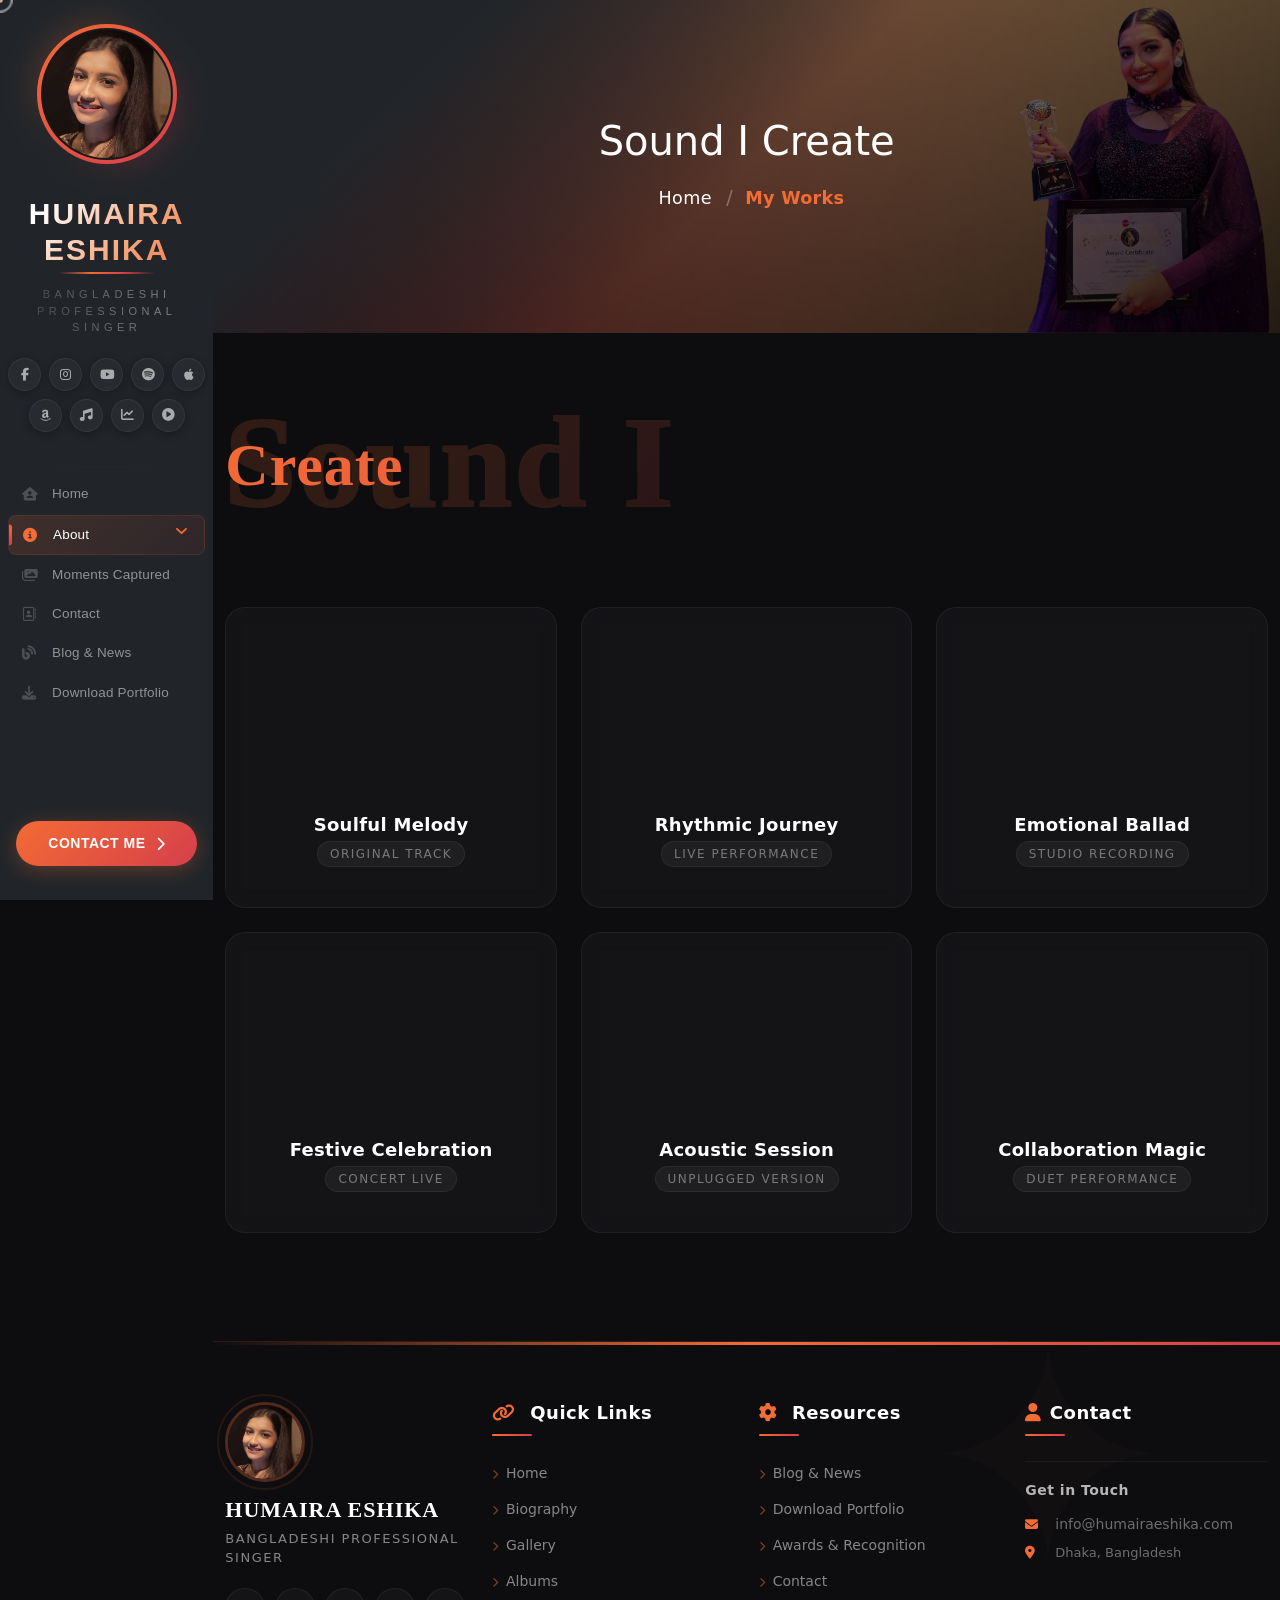
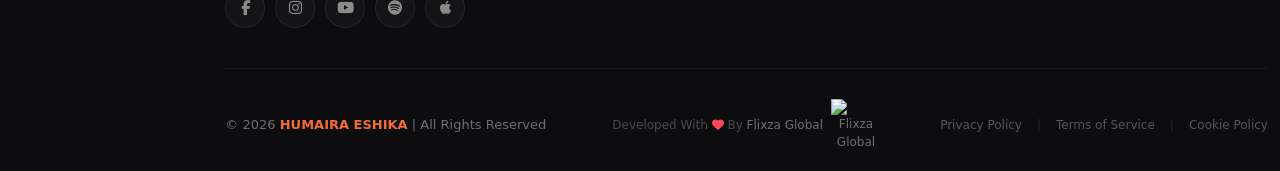
==== commit 62adc69c: "Others Page redesign Done" ====
--- a/albums.html
+++ b/albums.html
@@ -25,7 +25,7 @@
       property="og:description"
       content="Discover the voice and creative works of HUMAIRA ESHIKA, a talented music artist and performer."
     />
-     <meta property="og:image" content="./asset/images/logo.jpg" />
+    <meta property="og:image" content="./asset/images/logo.jpg" />
     <meta property="og:url" content="https://humairaeshika.com/" />
     <meta property="og:type" content="website" />
 
@@ -39,11 +39,10 @@
       name="twitter:description"
       content="Discover the creative music and projects of HUMAIRA ESHIKA, a soulful singer and artist."
     />
-        <meta name="twitter:image" content="./asset/images/logo.jpg" />
-
+    <meta name="twitter:image" content="./asset/images/logo.jpg" />
 
     <!-- ========== Favicon ========== -->
-      <link rel="icon" href="./asset/images/logo.jpg" />
+    <link rel="icon" href="./asset/images/logo.jpg" />
 
     <!-- ========== CSS Libraries ========== -->
     <!-- Bootstrap CSS -->
@@ -64,9 +63,13 @@
     <!-- Fancybox (Lightbox Gallery) -->
     <link rel="stylesheet" href="./asset/css/jquery.fancybox.min.css" />
 
+    <!-- Aos Animation -->
+    <link href="https://unpkg.com/aos@2.3.1/dist/aos.css" rel="stylesheet" />
+
     <!-- ========== Custom Styles ========== -->
     <link rel="stylesheet" href="./asset/css/style.css" />
   </head>
+
   <body>
     <!-- Preloader -->
     <div id="preloader">
@@ -75,13 +78,14 @@
     <!-- Cursor Style Start -->
     <div class="cursor"></div>
     <!-- Cursor Style End -->
+
     <div class="container-fluid">
       <div class="row">
         <!-- Sidebar -->
         <nav
           class="col-md-3 col-lg-2 d-md-block bg-dark text-white sidebar p-0"
         >
-          <div class="logo-wraper pt-5">
+          <div class="logo-wrapper pt-4">
             <div class="site-logo-wrapper mx-auto">
               <img
                 src="./asset/images/logo.jpg"
@@ -91,33 +95,23 @@
             </div>
           </div>
           <div class="text-center">
-            <div class="py-4 mx-auto">
-              <h4 class="mt-2 singer-title">HUMAIRA ESHIKA</h4>
+            <div class="py-3 mx-auto">
+              <h4 class="singer-title">HUMAIRA ESHIKA</h4>
               <p class="singer-tags">BANGLADESHI PROFESSIONAL SINGER</p>
               <!-- Social Icons -->
-              <div
-                class="social-icons d-flex gap-3 mt-3 justify-content-center"
-              >
+              <div class="social-icons-modern">
                 <a
                   href="https://www.facebook.com/humaira.eshika.2024/"
                   target="_blank"
-                  class="text-white fs-5"
+                  class="social-link-modern"
                   aria-label="Facebook"
                 >
                   <i class="fab fa-facebook-f"></i>
                 </a>
-                <!-- <a
-                  href="https://twitter.com/yourprofile"
-                  target="_blank"
-                  class="text-white fs-5"
-                  aria-label="Twitter"
-                >
-                  <i class="fab fa-twitter"></i>
-                </a> -->
                 <a
                   href="https://www.instagram.com/humaira_eshika/"
                   target="_blank"
-                  class="text-white fs-5"
+                  class="social-link-modern"
                   aria-label="Instagram"
                 >
                   <i class="fab fa-instagram"></i>
@@ -125,7 +119,7 @@
                 <a
                   href="https://www.youtube.com/@humairaeshikamusic"
                   target="_blank"
-                  class="text-white fs-5"
+                  class="social-link-modern"
                   aria-label="YouTube"
                 >
                   <i class="fab fa-youtube"></i>
@@ -133,198 +127,15 @@
                 <a
                   href="https://open.spotify.com/artist/3MbBSUTIclPUAhzPS5SZQR"
                   target="_blank"
-                  class="text-white fs-5"
+                  class="social-link-modern"
                   aria-label="Spotify"
                 >
                   <i class="fab fa-spotify"></i>
                 </a>
-              </div>
-              <!-- Social Icons End -->
-            </div>
-          </div>
-          <!-- Divider -->
-          <hr class="mx-5 pb-3" />
-          <!-- Divider end -->
-          <ul class="nav flex-column px-3 mt-4 site-vt-menu">
-            <li class="nav-item">
-              <a class="nav-link" href="index.html"
-                ><i class="fas fa-house-user pe-3"></i> Home</a
-              >
-            </li>
-            <li class="nav-item dropdown-hover">
-              <a
-                class="nav-link d-flex justify-content-between active align-items-center"
-                href="#about"
-              >
-                <div><i class="fas fa-info-circle pe-3"></i> About</div>
-                <i class="fas fa-angle-right ms-2"></i>
-              </a>
-              <ul class="dropdown-menu-custom">
-                <li>
-                  <a class="dropdown-item-custom" href="bio.html">Biography</a>
-                </li>
-                <li>
-                  <a class="dropdown-item-custom" href="awards.html">Awards</a>
-                </li>
-                <li>
-                  <a class="dropdown-item-custom active" href="albums.html"
-                    >Album</a
-                  >
-                </li>
-              </ul>
-            </li>
-            <li class="nav-item">
-              <a class="nav-link" href="gallery.html"
-                ><i class="fas fa-images pe-3"></i> Portfolio</a
-              >
-            </li>
-            <!-- <li class="nav-item">
-              <a class="nav-link" href="services.html"
-                ><i class="fa-regular fa-circle-check pe-3"></i> Service</a
-              >
-            </li> -->
-            <li class="nav-item">
-              <a class="nav-link" href="contact.html"
-                ><i class="fa-regular fa-address-book pe-3"></i> Contact</a
-              >
-            </li>
-            <li class="nav-item">
-              <a class="nav-link" href="blog.html"
-                ><i class="fa-solid fa-blog pe-3"></i>Blog & News</a
-              >
-            </li>
-            <li>
-              <a href="asset/Humaira-Eshika-Profile.pdf"
-                ><i class="fas fa-chevron-right"></i> Portfolio</a
-              >
-            </li>
-          </ul>
-          <div class="d-flex justify-content-center mt-5 pt-5">
-            <a href="contact.html">
-              <button class="btn-one">
-                <span class="text d-flex justify-content-center"
-                  >Contact Me <i class="ps-3 fas fa-chevron-right"></i
-                ></span>
-                <span aria-hidden="" class="marquee">Contact Me</span>
-              </button>
-            </a>
-          </div>
-        </nav>
-        <!-- Mobile Menu Section (for mobile devices) -->
-        <div class="mobile-menu" style="background-color: #242526">
-          <!-- Row to align the elements in the menu -->
-          <div class="row align-items-center">
-            <!-- Left Side: Hamburger Button for Mobile Menu -->
-            <div class="col-6">
-              <div class="text-start">
-                <button
-                  class="mobile-menu-button my-2"
-                  type="button"
-                  data-bs-toggle="offcanvas"
-                  data-bs-target="#mobile-menu"
-                  aria-controls="mobile-menu"
-                >
-                  <!-- Hamburger Icon -->
-                  <svg
-                    xmlns="http://www.w3.org/2000/svg"
-                    width="25"
-                    height="25"
-                    viewBox="0 0 100 100"
-                  >
-                    <g>
-                      <path
-                        d="M2158.58 616.54h544.25l11.34 11.33v5.67l-11.34 11.34h-544.25l-11.34-11.34v-5.67zM2158.58 758.27h430.86l11.34 11.34v5.66l-11.34 11.34h-430.86l-11.34-11.34v-5.66zM2158.58 900h544.25l11.34 11.34v5.67l-11.34 11.34h-544.25l-11.34-11.34v-5.67zM2158.58 1041.73h430.86l11.34 11.34v5.67l-11.34 11.34h-430.86l-11.34-11.34v-5.67zM10 16.67h80l1.67 1.66v.84L90 20.83H10l-1.67-1.66v-.84zM10 37.5h63.33L75 39.17V40l-1.67 1.67H10L8.33 40v-.83zM10 58.33h80L91.67 60v.83L90 62.5H10l-1.67-1.67V60zM10 79.17h63.33L75 80.83v.84l-1.67 1.66H10l-1.67-1.66v-.84z"
-                        fill="#000000"
-                      ></path>
-                    </g>
-                  </svg>
-                </button>
-
-                <!-- Offcanvas (Mobile Menu) -->
-                <div
-                  class="offcanvas offcanvas-start"
-                  style="background-color: #242526"
-                  data-bs-scroll="true"
-                  tabindex="-1"
-                  id="mobile-menu"
-                  aria-labelledby="Enable both scrolling & backdrop"
-                >
-                  <div class="offcanvas-header">
-                    <h5
-                      class="offcanvas-title"
-                      id="Enable both scrolling & backdrop"
-                    ></h5>
-                    <!-- Close Button for Offcanvas -->
-                    <button
-                      type="button"
-                      class="btn-close"
-                      data-bs-dismiss="offcanvas"
-                      aria-label="Close"
-                    ></button>
-                  </div>
-
-                  <div class="offcanvas-body px-0 border-0 mt-0 pt-0">
-                    <!-- Sidebar Menu -->
-                    <nav
-                      class="col-md-3 col-lg-2 d-md-block bg-dark text-white sidebar mobile-sidebar p-0"
-                    >
-                      <!-- Logo Section -->
-                      <div class="logo-wraper pt-5">
-                        <div class="site-logo-wrapper mx-auto">
-                          <img
-                            src="./asset/images/logo.jpg"
-                            alt="Site Logo"
-                            class="site-logo"
-                          />
-                        </div>
-                      </div>
-
-                      <!-- Profile Section -->
-                      <div class="text-center">
-                        <div class="py-4 mx-auto">
-                          <h4 class="mt-2 singer-title">HUMAIRA ESHIKA</h4>
-                          <p class="singer-tags">BANGLADESHI PROFESSIONAL SINGER</p>
-
-                          <!-- Social Icons Section -->
-                          <div
-                            class="social-icons d-flex gap-3 mt-3 justify-content-center"
-                          >
-                            <a
-                              href="https://www.facebook.com/humaira.eshika.2024/"
-                              target="_blank"
-                              class="text-white fs-5"
-                              aria-label="Facebook"
-                            >
-                              <i class="fab fa-facebook-f"></i>
-                            </a>
-                            <a
-                              href="https://www.instagram.com/humaira_eshika/"
-                              target="_blank"
-                              class="text-white fs-5"
-                              aria-label="Instagram"
-                            >
-                              <i class="fab fa-instagram"></i>
-                            </a>
-                            <a
-                              href="https://www.youtube.com/@humairaeshikamusic"
-                              target="_blank"
-                              class="text-white fs-5"
-                              aria-label="YouTube"
-                            >
-                              <i class="fab fa-youtube"></i>
-                            </a>
-                            <a
-                              href="https://open.spotify.com/artist/3MbBSUTIclPUAhzPS5SZQR"
-                              target="_blank"
-                              class="text-white fs-5"
-                              aria-label="Spotify"
-                            >
-                              <i class="fab fa-spotify"></i>
-                            </a>
-                            <a
+                <a
                   href="https://music.apple.com/us/artist/humaira-eshika/1598285466"
                   target="_blank"
-                  class="text-white fs-5"
+                  class="social-link-modern"
                   aria-label="Apple Music"
                 >
                   <i class="fab fa-apple"></i>
@@ -332,125 +143,327 @@
                 <a
                   href="https://music.amazon.com/artists/B09MT78NBP/humaira-eshika"
                   target="_blank"
-                  class="text-white fs-5"
+                  class="social-link-modern"
                   aria-label="Amazon Music"
                 >
                   <i class="fab fa-amazon"></i>
                 </a>
-                          </div>
-                          <!-- End of Social Icons -->
-                        </div>
-                      </div>
-
-                      <!-- Divider -->
-                      <hr class="mx-5 pb-3" />
-
-                      <!-- Navigation Menu -->
-                      <ul class="nav flex-column px-3 mt-4 site-vt-menu">
-                        <li class="nav-item">
-                          <a class="nav-link" href="index.html"
-                            ><i class="fas fa-house-user pe-3"></i> Home</a
-                          >
-                        </li>
-                        <li class="nav-item dropdown-hover">
-                          <a
-                            class="nav-link active d-flex justify-content-between align-items-center"
-                            href="#about"
-                          >
-                            <div>
-                              <i class="fas fa-info-circle pe-3"></i> About
-                            </div>
-                            <i class="fas fa-angle-right ms-2"></i>
-                          </a>
-                          <ul class="dropdown-menu-custom">
-                            <li>
-                              <a class="dropdown-item-custom" href="bio.html"
-                                >Biography</a
-                              >
-                            </li>
-                            <li>
-                              <a class="dropdown-item-custom" href="awards.html"
-                                >Awards</a
-                              >
-                            </li>
-                            <li>
-                              <a
-                                class="dropdown-item-custom active"
-                                href="albums.html"
-                                >Album</a
-                              >
-                            </li>
-                          </ul>
-                        </li>
-                        <li class="nav-item">
-                          <a class="nav-link" href="gallery.html"
-                            ><i class="fas fa-images pe-3"></i> Portfolio</a
-                          >
-                        </li>
-                        <li class="nav-item">
-                          <a class="nav-link" href="contact.html"
-                            ><i class="fa-regular fa-address-book pe-3"></i>
-                            Contact</a
-                          >
-                        </li>
-                        <li class="nav-item">
-                          <a class="nav-link" href="blog.html"
-                            ><i class="fa-solid fa-blog pe-3"></i> Blog &
-                            News</a
-                          >
-                        </li>
-                        <li class="nav-item">
-                          <a class="nav-link" href="asset/Humaira-Eshika-Profile.pdf"
-                            ><i class="fa-solid fa-download pe-3"></i>Download Portfolio</a
-                          >
-                        </li>
-                      </ul>
-
-                      <!-- Contact Button -->
-                      <div class="d-flex justify-content-center mt-5">
-                        <a href="contact.html">
-                          <button class="btn-one mb-3 mt-4">
-                            <span class="text d-flex justify-content-center"
-                              >Contact Me
-                              <i class="ps-3 fas fa-chevron-right"></i
-                            ></span>
-                            <span aria-hidden="" class="marquee"
-                              >Contact Me</span
-                            >
-                          </button>
-                        </a>
-                      </div>
-                    </nav>
-                    <!-- End of Sidebar Menu -->
-                  </div>
-                </div>
-                <!-- End of Offcanvas (Mobile Menu) -->
-              </div>
-            </div>
-
-            <!-- Right Side: Contact Button -->
-            <div class="col-6">
-              <div class="text-end" style="position: relative; right: 10px">
-                <a href="contact.html">
-                  <button class="btn-one py-0">
-                    <span class="text d-flex justify-content-center"
-                      >Contact Me <i class="ps-3 fas fa-chevron-right"></i
-                    ></span>
-                    <span aria-hidden="" class="marquee">Contact Me</span>
-                  </button>
+                <a
+                  href="https://audiomack.com/artist/humairaeshika"
+                  target="_blank"
+                  class="social-link-modern"
+                  aria-label="AudioMack"
+                >
+                  <i class="fas fa-music"></i>
+                </a>
+                <a
+                  href="https://www.viberate.com/artist/humaira-eshika"
+                  target="_blank"
+                  class="social-link-modern"
+                  aria-label="Viberate"
+                >
+                  <i class="fas fa-chart-line"></i>
+                </a>
+                <a
+                  href="https://gaana.com/artist/humaira-eshika"
+                  target="_blank"
+                  class="social-link-modern"
+                  aria-label="Gaana"
+                >
+                  <i class="fas fa-play-circle"></i>
                 </a>
               </div>
+              <!-- Social Icons End -->
+            </div>
+          </div>
+          <!-- Divider -->
+          <hr class="sidebar-divider" />
+          <!-- Divider end -->
+          <ul class="nav flex-column px-2 mt-2 site-vt-menu">
+            <li class="nav-item">
+              <a class="nav-link" href="index.html"
+                ><i class="fas fa-house-user"></i> Home</a
+              >
+            </li>
+            <li class="nav-item dropdown-item-wrapper">
+              <a
+                class="nav-link active dropdown-toggle-custom"
+                href="#about"
+                data-target="aboutDropdown"
+              >
+                <i class="fas fa-info-circle"></i> About
+                <i class="fas fa-angle-right dropdown-arrow"></i>
+              </a>
+              <ul class="dropdown-menu-custom" id="aboutDropdown">
+                <li>
+                  <a class="dropdown-item-custom" href="bio.html">Biography</a>
+                </li>
+                <li>
+                  <a class="dropdown-item-custom active" href="awards.html"
+                    >Awards</a
+                  >
+                </li>
+                <li>
+                  <a class="dropdown-item-custom" href="albums.html">Album</a>
+                </li>
+              </ul>
+            </li>
+            <li class="nav-item">
+              <a class="nav-link" href="gallery.html"
+                ><i class="fas fa-images"></i>Moments Captured</a
+              >
+            </li>
+            <li class="nav-item">
+              <a class="nav-link" href="contact.html"
+                ><i class="fa-regular fa-address-book"></i> Contact</a
+              >
+            </li>
+            <li class="nav-item">
+              <a class="nav-link" href="blog.html"
+                ><i class="fa-solid fa-blog"></i> Blog & News</a
+              >
+            </li>
+            <li class="nav-item">
+              <a target="_blank" class="nav-link" href="asset/Humaira-Eshika-Profile.pdf"
+                ><i class="fa-solid fa-download"></i> Download Portfolio</a
+              >
+            </li>
+          </ul>
+          <div class="sidebar-bottom">
+            <a href="contact.html" class="btn-primary-modern">
+              <span>Contact Me</span>
+              <i class="fas fa-chevron-right"></i>
+            </a>
+          </div>
+        </nav>
+
+        <!-- Mobile Menu Section -->
+        <div class="mobile-menu">
+          <div class="mobile-menu-inner">
+            <!-- Hamburger Button -->
+            <div class="mobile-menu-left">
+              <button
+                class="mobile-menu-button"
+                type="button"
+                data-bs-toggle="offcanvas"
+                data-bs-target="#mobileMenu"
+                aria-controls="mobileMenu"
+              >
+                <svg
+                  xmlns="http://www.w3.org/2000/svg"
+                  width="28"
+                  height="28"
+                  viewBox="0 0 100 100"
+                >
+                  <path
+                    d="M10 20h80M10 50h80M10 80h80"
+                    stroke="white"
+                    stroke-width="6"
+                    stroke-linecap="round"
+                  />
+                </svg>
+              </button>
+            </div>
+
+            <!-- Contact Button -->
+            <div class="mobile-menu-right">
+              <a href="contact.html" class="btn-mobile-modern">
+                <span>Contact</span>
+                <i class="fas fa-chevron-right"></i>
+              </a>
+            </div>
+          </div>
+
+          <!-- Offcanvas Mobile Menu -->
+          <div
+            class="offcanvas offcanvas-start mobile-offcanvas"
+            data-bs-scroll="true"
+            tabindex="-1"
+            id="mobileMenu"
+            aria-labelledby="mobileMenuLabel"
+          >
+            <div class="offcanvas-header">
+              <h5 class="offcanvas-title" id="mobileMenuLabel"></h5>
+              <button
+                type="button"
+                class="btn-close btn-close-white"
+                data-bs-dismiss="offcanvas"
+                aria-label="Close"
+              ></button>
+            </div>
+            <div class="offcanvas-body">
+              <nav class="mobile-sidebar-nav">
+                <!-- Logo -->
+                <div class="mobile-logo-wrapper">
+                  <div class="site-logo-wrapper mobile-logo">
+                    <img
+                      src="./asset/images/logo.jpg"
+                      alt="Site Logo"
+                      class="site-logo"
+                    />
+                  </div>
+                </div>
+
+                <!-- Profile -->
+                <div class="text-center">
+                  <h4 class="singer-title">HUMAIRA ESHIKA</h4>
+                  <p class="singer-tags">BANGLADESHI PROFESSIONAL SINGER</p>
+
+                  <!-- Social Icons -->
+                  <div class="social-icons-modern mobile-social">
+                    <a
+                      href="https://www.facebook.com/humaira.eshika.2024/"
+                      target="_blank"
+                      class="social-link-modern"
+                      aria-label="Facebook"
+                    >
+                      <i class="fab fa-facebook-f"></i>
+                    </a>
+                    <a
+                      href="https://www.instagram.com/humaira_eshika/"
+                      target="_blank"
+                      class="social-link-modern"
+                      aria-label="Instagram"
+                    >
+                      <i class="fab fa-instagram"></i>
+                    </a>
+                    <a
+                      href="https://www.youtube.com/@humairaeshikamusic"
+                      target="_blank"
+                      class="social-link-modern"
+                      aria-label="YouTube"
+                    >
+                      <i class="fab fa-youtube"></i>
+                    </a>
+                    <a
+                      href="https://open.spotify.com/artist/3MbBSUTIclPUAhzPS5SZQR"
+                      target="_blank"
+                      class="social-link-modern"
+                      aria-label="Spotify"
+                    >
+                      <i class="fab fa-spotify"></i>
+                    </a>
+                    <a
+                      href="https://music.apple.com/us/artist/humaira-eshika/1598285466"
+                      target="_blank"
+                      class="social-link-modern"
+                      aria-label="Apple Music"
+                    >
+                      <i class="fab fa-apple"></i>
+                    </a>
+                    <a
+                      href="https://music.amazon.com/artists/B09MT78NBP/humaira-eshika"
+                      target="_blank"
+                      class="social-link-modern"
+                      aria-label="Amazon Music"
+                    >
+                      <i class="fab fa-amazon"></i>
+                    </a>
+                    <a
+                      href="https://audiomack.com/artist/humairaeshika"
+                      target="_blank"
+                      class="social-link-modern"
+                      aria-label="AudioMack"
+                    >
+                      <i class="fas fa-music"></i>
+                    </a>
+                    <a
+                      href="https://www.viberate.com/artist/humaira-eshika"
+                      target="_blank"
+                      class="social-link-modern"
+                      aria-label="Viberate"
+                    >
+                      <i class="fas fa-chart-line"></i>
+                    </a>
+                    <a
+                      href="https://gaana.com/artist/humaira-eshika"
+                      target="_blank"
+                      class="social-link-modern"
+                      aria-label="Gaana"
+                    >
+                      <i class="fas fa-play-circle"></i>
+                    </a>
+                  </div>
+                </div>
+
+                <hr class="sidebar-divider" />
+
+                <!-- Navigation -->
+                <ul class="site-vt-menu">
+                  <li class="nav-item">
+                    <a class="nav-link active" href="index.html"
+                      ><i class="fas fa-house-user"></i> Home</a
+                    >
+                  </li>
+                  <li class="nav-item dropdown-item-wrapper">
+                    <a
+                      class="nav-link dropdown-toggle-custom"
+                      href="#about"
+                      data-target="mobileAboutDropdown"
+                    >
+                      <i class="fas fa-info-circle"></i> About
+                      <i class="fas fa-angle-right dropdown-arrow"></i>
+                    </a>
+                    <ul class="dropdown-menu-custom" id="mobileAboutDropdown">
+                      <li>
+                        <a class="dropdown-item-custom" href="bio.html"
+                          >Biography</a
+                        >
+                      </li>
+                      <li>
+                        <a class="dropdown-item-custom" href="awards.html"
+                          >Awards</a
+                        >
+                      </li>
+                      <li>
+                        <a class="dropdown-item-custom" href="albums.html"
+                          >Album</a
+                        >
+                      </li>
+                    </ul>
+                  </li>
+                  <li class="nav-item">
+                    <a class="nav-link" href="gallery.html"
+                      ><i class="fas fa-images"></i>Moments Captured</a
+                    >
+                  </li>
+                  <li class="nav-item">
+                    <a class="nav-link" href="contact.html"
+                      ><i class="fa-regular fa-address-book"></i> Contact</a
+                    >
+                  </li>
+                  <li class="nav-item">
+                    <a class="nav-link" href="blog.html"
+                      ><i class="fa-solid fa-blog"></i> Blog & News</a
+                    >
+                  </li>
+                  <li class="nav-item">
+                    <a target="_blank" class="nav-link" href="asset/Humaira-Eshika-Profile.pdf"
+                      ><i class="fa-solid fa-download"></i> Download
+                      Portfolio</a
+                    >
+                  </li>
+                </ul>
+
+                <div class="mobile-bottom">
+                  <a href="contact.html" class="btn-primary-modern">
+                    <span>Contact Me</span>
+                    <i class="fas fa-chevron-right"></i>
+                  </a>
+                </div>
+              </nav>
             </div>
           </div>
         </div>
         <!-- End of Mobile Menu Section -->
+
         <!-- Main Content -->
-        <main class="col-md-9 col-12 ms-sm-auto col-lg-10 px-0">
+        <main class="col-md-9 col-12 ms-sm-auto col-lg-10 ps-lg-0 ps-0 pe-0">
           <!-- Content -->
           <section>
             <div class="container-fluid p-0 position-relative">
               <img
-                src="./asset/images/common-banner.png"
+                src="./asset/images/main-page-banner-3.png"
                 class="img-fluid w-100 page-banner"
                 alt="Banner Image"
               />
@@ -460,7 +473,10 @@
                 class="banner-overlay position-absolute d-flex justify-content-center align-items-center"
               >
                 <div class="banner-content text-center text-white text-center">
-                  <h1 class="mb-3">Complete Works</h1>
+                  <h1 class="mb-3 title">Sound I Create</h1>
+                  <!-- ===== CLEAN MARKUP ===== -->
+                  <!-- Remove manual <li>/</li> separators, use this structure -->
+
                   <nav aria-label="breadcrumb">
                     <ol class="breadcrumb justify-content-center mb-0">
                       <li class="breadcrumb-item">
@@ -470,12 +486,11 @@
                           >Home</a
                         >
                       </li>
-                      <li class="breadcrumb-item">/</li>
                       <li
                         class="breadcrumb-item active site-text"
                         aria-current="page"
                       >
-                        Albums
+                        My Works
                       </li>
                     </ol>
                   </nav>
@@ -483,7 +498,8 @@
               </div>
             </div>
           </section>
-          <section class="my-lg-5 my-0">
+
+          <section class="my-lg-5 my-0 pb-5">
             <div class="container py-5">
               <div class="row">
                 <div class="col-lg-12">
@@ -494,8 +510,8 @@
                 </div>
               </div>
             </div>
-            <div class="container mt-lg-5 mt-0">
-              <div class="row g-4 mt-2">
+            <div class="container">
+              <div class="row g-4">
                 <!-- Video Card 1 -->
                 <div class="col-12 col-sm-6 col-lg-4">
                   <div class="video-card">
@@ -709,33 +725,202 @@
             </div>
           </section>
           <!-- Content end-->
-
-          <footer
-            class="mt-5 container-fluid rounded-0 rounded-lg-4 d-flex flex-column justify-content-center align-items-center py-3"
-          >
-            <p class="mb-0">©2025 HUMAIRA ESHIKA | All Rights Reserved</p>
-            <div class="text-white text-end">
-              <small
-                ><a
-                  class="decoration-none"
-                  style="color: white"
-                  target="_blank"
-                  href="https://flixzaglobal.com/"
-                  >Developed With Love By<img
-                    width="80"
-                    src="https://control.ajkal.us/flixzaglobal.webp"
-                    alt="Flixza Global"
-                    class="p-2" /></a
-              ></small>
+          <!-- Modern Footer -->
+          <footer class="modern-footer ">
+            <div class="container">
+              <!-- Main Footer Content -->
+              <div class="footer-main">
+                <div class="row g-4">
+                  <!-- Column 1: Brand Info -->
+                  <div class="col-12 col-md-3">
+                    <div class="footer-brand">
+                      <div class="footer-logo-wrapper">
+                        <img
+                          src="./asset/images/logo.jpg"
+                          alt="HUMAIRA ESHIKA"
+                          class="footer-logo"
+                          loading="lazy"
+                        />
+                        <div class="logo-ring"></div>
+                      </div>
+                      <h3 class="footer-name">HUMAIRA ESHIKA</h3>
+                      <p class="footer-tagline">
+                        Bangladeshi Professional Singer
+                      </p>
+                      <div class="footer-social">
+                        <a
+                          href="https://www.facebook.com/humaira.eshika.2024/"
+                          target="_blank"
+                          class="social-link"
+                          aria-label="Facebook"
+                        >
+                          <i class="fab fa-facebook-f"></i>
+                        </a>
+                        <a
+                          href="https://www.instagram.com/humaira_eshika/"
+                          target="_blank"
+                          class="social-link"
+                          aria-label="Instagram"
+                        >
+                          <i class="fab fa-instagram"></i>
+                        </a>
+                        <a
+                          href="https://www.youtube.com/@humairaeshikamusic"
+                          target="_blank"
+                          class="social-link"
+                          aria-label="YouTube"
+                        >
+                          <i class="fab fa-youtube"></i>
+                        </a>
+                        <a
+                          href="https://open.spotify.com/artist/3MbBSUTIclPUAhzPS5SZQR"
+                          target="_blank"
+                          class="social-link"
+                          aria-label="Spotify"
+                        >
+                          <i class="fab fa-spotify"></i>
+                        </a>
+                        <a
+                          href="https://music.apple.com/us/artist/humaira-eshika/1598285466"
+                          target="_blank"
+                          class="social-link"
+                          aria-label="Apple Music"
+                        >
+                          <i class="fab fa-apple"></i>
+                        </a>
+                      </div>
+                    </div>
+                  </div>
+
+                  <!-- Column 2: Quick Links -->
+                  <div class="col-12 col-md-3">
+                    <div class="footer-links">
+                      <h4 class="footer-title">
+                        <i class="fas fa-link"></i> Quick Links
+                      </h4>
+                      <ul>
+                        <li>
+                          <a href="index.html"
+                            ><i class="fas fa-chevron-right"></i> Home</a
+                          >
+                        </li>
+                        <li>
+                          <a href="bio.html"
+                            ><i class="fas fa-chevron-right"></i> Biography</a
+                          >
+                        </li>
+                        <li>
+                          <a href="gallery.html"
+                            ><i class="fas fa-chevron-right"></i> Gallery</a
+                          >
+                        </li>
+                        <li>
+                          <a href="albums.html"
+                            ><i class="fas fa-chevron-right"></i> Albums</a
+                          >
+                        </li>
+                      </ul>
+                    </div>
+                  </div>
+
+                  <!-- Column 3: Resources / Contact -->
+                  <div class="col-12 col-md-3">
+                    <div class="footer-resources">
+                      <h4 class="footer-title">
+                        <i class="fas fa-cog"></i> Resources
+                      </h4>
+                      <ul>
+                        <li>
+                          <a href="blog.html"
+                            ><i class="fas fa-chevron-right"></i> Blog & News</a
+                          >
+                        </li>
+                        <li>
+                          <a href="asset/Humaira-Eshika-Profile.pdf"
+                            ><i class="fas fa-chevron-right"></i> Download
+                            Portfolio</a
+                          >
+                        </li>
+                        <li>
+                          <a href="awards.html"
+                            ><i class="fas fa-chevron-right"></i> Awards &
+                            Recognition</a
+                          >
+                        </li>
+                        <li>
+                          <a href="contact.html"
+                            ><i class="fas fa-chevron-right"></i> Contact</a
+                          >
+                        </li>
+                      </ul>
+                    </div>
+                  </div>
+                  <div class="col-12 col-md-3">
+                    <div class="footer-resources">
+                      <h4 class="footer-title">
+                        <i class="fas fa-user"></i>Contact
+                      </h4>
+                      <!-- Contact Info -->
+                      <div class="footer-contact-info">
+                        <h5 class="contact-title">Get in Touch</h5>
+                        <p>
+                          <i class="fas fa-envelope"></i>
+                          <a href="mailto:info@humairaeshika.com"
+                            >info@humairaeshika.com</a
+                          >
+                        </p>
+                        <!-- <p>
+                        <i class="fas fa-phone-alt"></i>
+                        <a href="tel:+880123456789">+880 1234 56789</a>
+                      </p> -->
+                        <p>
+                          <i class="fas fa-map-marker-alt"></i>
+                          <span>Dhaka, Bangladesh</span>
+                        </p>
+                      </div>
+                    </div>
+                  </div>
+                </div>
+              </div>
+
+              <!-- Footer Bottom -->
+              <div class="footer-bottom">
+                <div class="row align-items-center g-3">
+                  <div class="col-12 col-md-4">
+                    <p class="copyright">
+                      © 2026 <span class="highlight">HUMAIRA ESHIKA</span> | All
+                      Rights Reserved
+                    </p>
+                  </div>
+                  <div class="col-12 col-md-4">
+                    <div class="developer-credit">
+                      <small>
+                        Developed With
+                        <i class="fas fa-heart"></i>
+                        By
+                        <a href="https://flixzaglobal.com/" target="_blank">
+                          Flixza Global
+                          <img
+                            src="https://control.ajkal.us/flixzaglobal.webp"
+                            alt="Flixza Global"
+                            width="50"
+                          />
+                        </a>
+                      </small>
+                    </div>
+                  </div>
+                  <div class="col-12 col-md-4">
+                    <div class="footer-legal">
+                      <a href="privacy.html">Privacy Policy</a>
+                      <span class="separator">|</span>
+                      <a href="terms.html">Terms of Service</a>
+                      <span class="separator">|</span>
+                      <a href="policy.html">Cookie Policy</a>
+                    </div>
+                  </div>
+                </div>
+              </div>
             </div>
-            <small>
-              <a href="privacy.html" class="decoration-none text-white pe-2"
-                >Privacy</a
-              >
-              <a href="policy.html" class="decoration-none text-white"
-                >Policy</a
-              >
-            </small>
           </footer>
         </main>
       </div>
--- a/asset/css/style.css
+++ b/asset/css/style.css
@@ -28,7 +28,8 @@
    ============================================================ */
 :root {
   /* ----- Fonts ----- */
-  --font-primary: "Inter", -apple-system, BlinkMacSystemFont, "Segoe UI", Roboto, sans-serif;
+  --font-primary:
+    "Inter", -apple-system, BlinkMacSystemFont, "Segoe UI", Roboto, sans-serif;
   --font-secondary: "Poppins", "Inter", sans-serif;
   --font-display: "Dancing Script", cursive;
 
@@ -70,6 +71,9 @@
   background: var(--sidebar-bg);
 }
 
+.site-color{
+  color: var(--primary-color);
+}
 /* ============================================================
    2. SIDEBAR
    ============================================================ */
@@ -119,7 +123,11 @@
   height: var(--logo-size);
   border-radius: 50%;
   padding: 4px;
-  background: linear-gradient(135deg, var(--primary-color), var(--primary-dark));
+  background: linear-gradient(
+    135deg,
+    var(--primary-color),
+    var(--primary-dark)
+  );
   position: relative;
   transition: transform var(--transition-normal);
 }
@@ -129,11 +137,16 @@
 }
 
 .site-logo-wrapper::before {
-  content: '';
+  content: "";
   position: absolute;
   inset: -4px;
   border-radius: 50%;
-  background: linear-gradient(135deg, var(--primary-color), transparent, var(--primary-dark));
+  background: linear-gradient(
+    135deg,
+    var(--primary-color),
+    transparent,
+    var(--primary-dark)
+  );
   opacity: 0.4;
   filter: blur(16px);
   z-index: -1;
@@ -141,7 +154,6 @@
 }
 
 @keyframes pulseGlow {
-
   0%,
   100% {
     opacity: 0.3;
@@ -171,7 +183,12 @@
   font-size: 30px;
   font-weight: 700;
   font-family: var(--font-secondary);
-  background: linear-gradient(135deg, #ffffff 20%, var(--primary-light) 60%, var(--primary-color) 100%);
+  background: linear-gradient(
+    135deg,
+    #ffffff 20%,
+    var(--primary-light) 60%,
+    var(--primary-color) 100%
+  );
   -webkit-background-clip: text;
   -webkit-text-fill-color: transparent;
   background-clip: text;
@@ -190,14 +207,20 @@
 }
 
 .singer-title::after {
-  content: '';
+  content: "";
   position: absolute;
   bottom: -6px;
   left: 50%;
   transform: translateX(-50%);
   width: 45%;
   height: 2.5px;
-  background: linear-gradient(90deg, transparent, var(--primary-color), var(--primary-dark), transparent);
+  background: linear-gradient(
+    90deg,
+    transparent,
+    var(--primary-color),
+    var(--primary-dark),
+    transparent
+  );
   border-radius: 2px;
 }
 
@@ -212,7 +235,12 @@
   padding-top: 6px;
   display: block;
   text-align: center;
-  background: linear-gradient(90deg, rgba(255, 255, 255, 0.12), rgba(255, 255, 255, 0.5), rgba(255, 255, 255, 0.12));
+  background: linear-gradient(
+    90deg,
+    rgba(255, 255, 255, 0.12),
+    rgba(255, 255, 255, 0.5),
+    rgba(255, 255, 255, 0.12)
+  );
   -webkit-background-clip: text;
   -webkit-text-fill-color: transparent;
   background-clip: text;
@@ -261,7 +289,11 @@
 }
 
 .social-link-modern:hover {
-  background: linear-gradient(135deg, var(--primary-color), var(--primary-dark));
+  background: linear-gradient(
+    135deg,
+    var(--primary-color),
+    var(--primary-dark)
+  );
   transform: translateY(-3px) scale(1.06);
   color: #ffffff;
   border-color: transparent;
@@ -279,7 +311,12 @@
 .sidebar-divider {
   border: none;
   height: 1px;
-  background: linear-gradient(90deg, transparent, rgba(255, 255, 255, 0.06), transparent);
+  background: linear-gradient(
+    90deg,
+    transparent,
+    rgba(255, 255, 255, 0.06),
+    transparent
+  );
   margin: 12px 16px 6px;
   width: calc(100% - 32px);
   align-self: center;
@@ -334,7 +371,11 @@
 }
 
 .site-vt-menu .nav-link.active {
-  background: linear-gradient(135deg, rgba(243, 107, 53, 0.15), rgba(213, 63, 75, 0.08));
+  background: linear-gradient(
+    135deg,
+    rgba(243, 107, 53, 0.15),
+    rgba(213, 63, 75, 0.08)
+  );
   color: #ffffff;
   border: 1px solid rgba(243, 107, 53, 0.12);
 }
@@ -344,14 +385,18 @@
 }
 
 .site-vt-menu .nav-link.active::before {
-  content: '';
+  content: "";
   position: absolute;
   left: 0;
   top: 50%;
   transform: translateY(-50%);
   width: 3px;
   height: 55%;
-  background: linear-gradient(180deg, var(--primary-color), var(--primary-dark));
+  background: linear-gradient(
+    180deg,
+    var(--primary-color),
+    var(--primary-dark)
+  );
   border-radius: 0 3px 3px 0;
 }
 
@@ -452,7 +497,8 @@
   margin: 0;
   max-height: 0;
   overflow: hidden;
-  transition: max-height 0.4s cubic-bezier(0.4, 0, 0.2, 1),
+  transition:
+    max-height 0.4s cubic-bezier(0.4, 0, 0.2, 1),
     opacity 0.3s ease,
     padding 0.3s ease;
   opacity: 0;
@@ -488,7 +534,7 @@
 }
 
 .dropdown-item-custom::before {
-  content: '— ';
+  content: "— ";
   opacity: 0.3;
 }
 
@@ -536,7 +582,11 @@
   justify-content: center;
   gap: 10px;
   padding: 12px 32px;
-  background: linear-gradient(135deg, var(--primary-color), var(--primary-dark));
+  background: linear-gradient(
+    135deg,
+    var(--primary-color),
+    var(--primary-dark)
+  );
   color: #ffffff;
   font-family: var(--font-primary);
   font-size: 14px;
@@ -554,13 +604,18 @@
 }
 
 .btn-primary-modern::before {
-  content: '';
+  content: "";
   position: absolute;
   top: 0;
   left: -100%;
   width: 100%;
   height: 100%;
-  background: linear-gradient(90deg, transparent, rgba(255, 255, 255, 0.2), transparent);
+  background: linear-gradient(
+    90deg,
+    transparent,
+    rgba(255, 255, 255, 0.2),
+    transparent
+  );
   transition: left 0.5s ease;
 }
 
@@ -610,13 +665,17 @@
 }
 
 .btn-secondary-modern::before {
-  content: '';
+  content: "";
   position: absolute;
   top: 0;
   left: 0;
   width: 100%;
   height: 100%;
-  background: linear-gradient(135deg, var(--primary-color), var(--primary-dark));
+  background: linear-gradient(
+    135deg,
+    var(--primary-color),
+    var(--primary-dark)
+  );
   opacity: 0;
   transition: opacity 0.3s ease;
   z-index: -1;
@@ -652,7 +711,11 @@
   justify-content: center;
   gap: 6px;
   padding: 8px 18px;
-  background: linear-gradient(135deg, var(--primary-color), var(--primary-dark));
+  background: linear-gradient(
+    135deg,
+    var(--primary-color),
+    var(--primary-dark)
+  );
   color: #ffffff;
   font-family: var(--font-primary);
   font-size: 12px;
@@ -692,7 +755,11 @@
   justify-content: center;
   gap: 6px;
   padding: 6px 16px;
-  background: linear-gradient(135deg, var(--primary-color), var(--primary-dark));
+  background: linear-gradient(
+    135deg,
+    var(--primary-color),
+    var(--primary-dark)
+  );
   color: #ffffff;
   font-family: var(--font-primary);
   font-size: 11px;
@@ -722,6 +789,9 @@
   padding-top: 14px;
   display: flex;
   justify-content: center;
+  position: absolute;
+  bottom: 34px;
+  width: 100%;
 }
 
 /* ============================================================
@@ -900,12 +970,71 @@
   left: 0;
   width: 100%;
   height: 100%;
-  background: linear-gradient(135deg,
-      rgba(0, 0, 0, 0.8) 0%,
-      rgba(0, 0, 0, 0.4) 40%,
-      rgba(0, 0, 0, 0.6) 70%,
-      rgba(0, 0, 0, 0.85) 100%);
+  background: linear-gradient(
+    135deg,
+    rgb(33 37 41) 20%,
+    rgb(33 37 41) 0%,
+    rgb(0 0 0 / 50%) 50%,
+    rgb(0 0 0 / 85%) 100%
+  );
   z-index: 1;
+}
+/* ===== SIMPLE, CLEAN & MODERN BREADCRUMB ===== */
+/* Replace your existing breadcrumb styles with these */
+
+.breadcrumb-item {
+  display: flex;
+  align-items: center;
+  font-size: 1.15rem;
+  font-weight: 450;
+  color: rgba(255, 255, 255, 0.8);
+  letter-spacing: 0.3px;
+}
+
+.breadcrumb-item a {
+  color: rgba(255, 255, 255, 0.9);
+  text-decoration: none;
+  padding: 0.3rem 0.6rem;
+  border-radius: 6px;
+  transition: all 0.2s ease;
+  font-weight: 500;
+}
+
+.breadcrumb-item a:hover {
+  background: rgba(255, 255, 255, 0.12);
+  color: #fff;
+}
+
+.breadcrumb-item.active {
+  color: var(--primary-color, #f97316);
+  font-weight: 600;
+  padding: 0;
+}
+
+/* Clean separator - simple forward slash */
+.breadcrumb-item + .breadcrumb-item::before {
+  /* content: "/"; */
+  font-size: 1.3rem;
+  font-weight: 300;
+  color: rgba(255, 255, 255, 0.35);
+  padding: 0 0.4rem;
+  display: inline-block;
+}
+
+/* Hide the manual "/" from your HTML */
+.breadcrumb-item .separator-text {
+  display: none;
+}
+
+/* Responsive */
+@media (max-width: 480px) {
+  .breadcrumb-item {
+    font-size: 1rem;
+  }
+  .breadcrumb-item + .breadcrumb-item::before {
+    font-size: 1.1rem;
+    padding: 0 0.25rem;
+  }
 }
 
 .gradient-accent {
@@ -914,11 +1043,13 @@
   left: 0;
   width: 100%;
   height: 100%;
-  background: linear-gradient(135deg,
-      rgba(243, 107, 53, 0.15) 0%,
-      rgba(213, 63, 75, 0.05) 30%,
-      transparent 60%,
-      rgba(243, 107, 53, 0.08) 100%);
+  background: linear-gradient(
+    135deg,
+    rgba(243, 107, 53, 0.15) 0%,
+    rgba(213, 63, 75, 0.05) 30%,
+    transparent 60%,
+    rgba(243, 107, 53, 0.08) 100%
+  );
   z-index: 1;
   pointer-events: none;
 }
@@ -1012,7 +1143,6 @@
 }
 
 @keyframes floatParticle {
-
   0%,
   100% {
     transform: translateY(0) translateX(0) scale(1);
@@ -1089,7 +1219,6 @@
 }
 
 @keyframes wave {
-
   0%,
   100% {
     transform: rotate(0deg);
@@ -1139,11 +1268,13 @@
   font-size: clamp(48px, 10vw, 120px);
   font-weight: 800;
   font-family: "Playfair Display", serif;
-  background: linear-gradient(135deg,
-      #ffffff 0%,
-      #f5a97f 30%,
-      var(--primary-color) 60%,
-      var(--primary-dark) 100%);
+  background: linear-gradient(
+    135deg,
+    #ffffff 0%,
+    #f5a97f 30%,
+    var(--primary-color) 60%,
+    var(--primary-dark) 100%
+  );
   -webkit-background-clip: text;
   background-clip: text;
   color: transparent;
@@ -1188,7 +1319,6 @@
 }
 
 @keyframes pulseNote {
-
   0%,
   100% {
     opacity: 0.6;
@@ -1214,14 +1344,17 @@
   display: inline-block;
   width: 3px;
   height: 28px;
-  background: linear-gradient(180deg, var(--primary-color), var(--primary-dark));
+  background: linear-gradient(
+    180deg,
+    var(--primary-color),
+    var(--primary-dark)
+  );
   margin-left: 4px;
   animation: blink 0.8s step-end infinite;
   vertical-align: middle;
 }
 
 @keyframes blink {
-
   0%,
   100% {
     opacity: 1;
@@ -1259,15 +1392,17 @@
 }
 
 .stat-card::before {
-  content: '';
+  content: "";
   position: absolute;
   top: 0;
   left: 0;
   right: 0;
   bottom: 0;
-  background: linear-gradient(135deg,
-      rgba(243, 107, 53, 0.05),
-      rgba(213, 63, 75, 0.02));
+  background: linear-gradient(
+    135deg,
+    rgba(243, 107, 53, 0.05),
+    rgba(213, 63, 75, 0.02)
+  );
   opacity: 0;
   transition: opacity 0.4s ease;
 }
@@ -1299,7 +1434,11 @@
 
 .stat-number span {
   font-size: 24px;
-  background: linear-gradient(135deg, var(--primary-color), var(--primary-dark));
+  background: linear-gradient(
+    135deg,
+    var(--primary-color),
+    var(--primary-dark)
+  );
   -webkit-background-clip: text;
   background-clip: text;
   color: transparent;
@@ -1376,7 +1515,11 @@
   justify-content: center;
   gap: 10px;
   padding: 14px 34px;
-  background: linear-gradient(135deg, var(--primary-color), var(--primary-dark));
+  background: linear-gradient(
+    135deg,
+    var(--primary-color),
+    var(--primary-dark)
+  );
   color: #ffffff;
   font-family: var(--font-primary);
   font-size: 15px;
@@ -1394,13 +1537,18 @@
 }
 
 .btn-primary-modern::before {
-  content: '';
+  content: "";
   position: absolute;
   top: 0;
   left: -100%;
   width: 100%;
   height: 100%;
-  background: linear-gradient(90deg, transparent, rgba(255, 255, 255, 0.15), transparent);
+  background: linear-gradient(
+    90deg,
+    transparent,
+    rgba(255, 255, 255, 0.15),
+    transparent
+  );
   transition: left 0.6s ease;
 }
 
@@ -1450,13 +1598,17 @@
 }
 
 .btn-secondary-modern::before {
-  content: '';
+  content: "";
   position: absolute;
   top: 0;
   left: 0;
   width: 100%;
   height: 100%;
-  background: linear-gradient(135deg, var(--primary-color), var(--primary-dark));
+  background: linear-gradient(
+    135deg,
+    var(--primary-color),
+    var(--primary-dark)
+  );
   opacity: 0;
   transition: opacity 0.4s ease;
   z-index: -1;
@@ -1512,7 +1664,6 @@
 }
 
 @keyframes bounce {
-
   0%,
   100% {
     transform: translateX(-50%) translateY(0);
@@ -1816,29 +1967,33 @@
 
 /* ----- Decorative Background Elements ----- */
 .modern-about::before {
-  content: '';
+  content: "";
   position: absolute;
   top: -30%;
   right: -10%;
   width: 500px;
   height: 500px;
-  background: radial-gradient(circle,
-      rgba(243, 107, 53, 0.03) 0%,
-      transparent 70%);
+  background: radial-gradient(
+    circle,
+    rgba(243, 107, 53, 0.03) 0%,
+    transparent 70%
+  );
   border-radius: 50%;
   pointer-events: none;
 }
 
 .modern-about::after {
-  content: '';
+  content: "";
   position: absolute;
   bottom: -20%;
   left: -10%;
   width: 400px;
   height: 400px;
-  background: radial-gradient(circle,
-      rgba(213, 63, 75, 0.03) 0%,
-      transparent 70%);
+  background: radial-gradient(
+    circle,
+    rgba(213, 63, 75, 0.03) 0%,
+    transparent 70%
+  );
   border-radius: 50%;
   pointer-events: none;
 }
@@ -1871,7 +2026,6 @@
 }
 
 @keyframes sparkle {
-
   0%,
   100% {
     transform: scale(1) rotate(0deg);
@@ -1905,7 +2059,11 @@
 }
 
 .modern-about-title .gradient-text {
-  background: linear-gradient(135deg, var(--primary-color), var(--primary-dark));
+  background: linear-gradient(
+    135deg,
+    var(--primary-color),
+    var(--primary-dark)
+  );
   -webkit-background-clip: text;
   background-clip: text;
   color: transparent;
@@ -1913,7 +2071,7 @@
 }
 
 .modern-about-title .gradient-text::after {
-  content: '';
+  content: "";
   position: absolute;
   bottom: 2px;
   left: 0;
@@ -1983,13 +2141,17 @@
 }
 
 .bio-card::before {
-  content: '';
+  content: "";
   position: absolute;
   top: 0;
   left: 0;
   width: 3px;
   height: 100%;
-  background: linear-gradient(180deg, var(--primary-color), var(--primary-dark));
+  background: linear-gradient(
+    180deg,
+    var(--primary-color),
+    var(--primary-dark)
+  );
   opacity: 0;
   transition: opacity 0.3s ease;
 }
@@ -2008,9 +2170,11 @@
 .bio-icon {
   width: 48px;
   height: 48px;
-  background: linear-gradient(135deg,
-      rgba(243, 107, 53, 0.15),
-      rgba(213, 63, 75, 0.05));
+  background: linear-gradient(
+    135deg,
+    rgba(243, 107, 53, 0.15),
+    rgba(213, 63, 75, 0.05)
+  );
   border-radius: 12px;
   display: flex;
   align-items: center;
@@ -2022,9 +2186,11 @@
 }
 
 .bio-card:hover .bio-icon {
-  background: linear-gradient(135deg,
-      rgba(243, 107, 53, 0.25),
-      rgba(213, 63, 75, 0.1));
+  background: linear-gradient(
+    135deg,
+    rgba(243, 107, 53, 0.25),
+    rgba(213, 63, 75, 0.1)
+  );
   transform: scale(1.05) rotate(-5deg);
 }
 
@@ -2090,9 +2256,11 @@
   justify-content: center;
   width: 40px;
   height: 40px;
-  background: linear-gradient(135deg,
-      rgba(243, 107, 53, 0.15),
-      rgba(213, 63, 75, 0.05));
+  background: linear-gradient(
+    135deg,
+    rgba(243, 107, 53, 0.15),
+    rgba(213, 63, 75, 0.05)
+  );
   border-radius: 10px;
   margin-bottom: 10px;
   font-size: 18px;
@@ -2139,7 +2307,11 @@
   align-items: center;
   gap: 12px;
   padding: 14px 32px;
-  background: linear-gradient(135deg, var(--primary-color), var(--primary-dark));
+  background: linear-gradient(
+    135deg,
+    var(--primary-color),
+    var(--primary-dark)
+  );
   border-radius: 50px;
   color: #ffffff;
   font-weight: 600;
@@ -2159,7 +2331,12 @@
   left: -100%;
   width: 100%;
   height: 100%;
-  background: linear-gradient(90deg, transparent, rgba(255, 255, 255, 0.1), transparent);
+  background: linear-gradient(
+    90deg,
+    transparent,
+    rgba(255, 255, 255, 0.1),
+    transparent
+  );
   transition: left 0.6s ease;
 }
 
@@ -2294,7 +2471,6 @@
 }
 
 @keyframes floatCard {
-
   0%,
   100% {
     transform: translateY(0);
@@ -2308,9 +2484,11 @@
 .floating-icon {
   width: 40px;
   height: 40px;
-  background: linear-gradient(135deg,
-      rgba(243, 107, 53, 0.15),
-      rgba(213, 63, 75, 0.05));
+  background: linear-gradient(
+    135deg,
+    rgba(243, 107, 53, 0.15),
+    rgba(213, 63, 75, 0.05)
+  );
   border-radius: 10px;
   display: flex;
   align-items: center;
@@ -2388,7 +2566,6 @@
 }
 
 @keyframes floatNote {
-
   0%,
   100% {
     transform: translateY(0) rotate(0deg) scale(1);
@@ -2659,7 +2836,11 @@
   left: 0;
   width: 100%;
   height: 100%;
-  background: linear-gradient(135deg, rgba(243, 107, 53, 0.9), rgba(213, 63, 75, 0.9));
+  background: linear-gradient(
+    135deg,
+    rgba(243, 107, 53, 0.9),
+    rgba(213, 63, 75, 0.9)
+  );
   display: flex;
   flex-direction: column;
   align-items: center;
@@ -2840,7 +3021,11 @@
    ============================================================ */
 
 .modern-footer {
-  background: linear-gradient(135deg, var(--sidebar-bg) 0%, var(--sidebar-bg) 100%);
+  background: linear-gradient(
+    135deg,
+    var(--sidebar-bg) 0%,
+    var(--sidebar-bg) 100%
+  );
   border-top: 1px solid rgba(243, 107, 53, 0.15);
   margin-top: 60px;
   position: relative;
@@ -2855,12 +3040,14 @@
   left: 0;
   width: 100%;
   height: 3px;
-  background: linear-gradient(90deg,
-      transparent,
-      var(--primary-color),
-      var(--primary-dark),
-      var(--primary-color),
-      transparent);
+  background: linear-gradient(
+    90deg,
+    transparent,
+    var(--primary-color),
+    var(--primary-dark),
+    var(--primary-color),
+    transparent
+  );
   background-size: 200% 100%;
   animation: gradientMove 4s ease-in-out infinite;
 }
@@ -2877,7 +3064,7 @@
 
 /* ----- Decorative Background ----- */
 .modern-footer::after {
-  content: '✦';
+  content: "✦";
   position: absolute;
   bottom: 20%;
   right: 10%;
@@ -2987,7 +3174,11 @@
 }
 
 .footer-social .social-link:hover {
-  background: linear-gradient(135deg, var(--primary-color), var(--primary-dark));
+  background: linear-gradient(
+    135deg,
+    var(--primary-color),
+    var(--primary-dark)
+  );
   transform: translateY(-4px) scale(1.05);
   color: #ffffff;
   border-color: transparent;
@@ -3186,7 +3377,6 @@
 }
 
 @keyframes heartbeat {
-
   0%,
   100% {
     transform: scale(1);
@@ -3878,7 +4068,6 @@
 
 /* ----- Large Screens (1200px and above) ----- */
 @media (max-width: 1200px) {
-
   .outlined-text,
   .outlined-text-right {
     font-size: 100px;
@@ -4043,12 +4232,14 @@
 
 /* ----- Animated Background ----- */
 .cta-wrapper-modern {
-  background: linear-gradient(135deg,
-      var(--primary-color) 0%,
-      #bb1a1a 25%,
-      var(--primary-color) 50%,
-      var(--primary-dark) 75%,
-      var(--primary-color) 100%);
+  background: linear-gradient(
+    135deg,
+    var(--primary-color) 0%,
+    #bb1a1a 25%,
+    var(--primary-color) 50%,
+    var(--primary-dark) 75%,
+    var(--primary-color) 100%
+  );
   background-size: 300% 300%;
   animation: gradientWave 6s ease-in-out infinite;
   border-radius: 30px;
@@ -4083,21 +4274,22 @@
 
 /* ----- Glow Effect ----- */
 .cta-wrapper-modern::before {
-  content: '';
+  content: "";
   position: absolute;
   top: -50%;
   left: -50%;
   width: 200%;
   height: 200%;
-  background: radial-gradient(circle at 30% 50%,
-      rgba(255, 255, 255, 0.1) 0%,
-      transparent 60%);
+  background: radial-gradient(
+    circle at 30% 50%,
+    rgba(255, 255, 255, 0.1) 0%,
+    transparent 60%
+  );
   animation: glowMove 8s ease-in-out infinite;
   pointer-events: none;
 }
 
 @keyframes glowMove {
-
   0%,
   100% {
     transform: translate(0, 0) scale(1);
@@ -4114,15 +4306,17 @@
 
 /* ----- Decorative Dots ----- */
 .cta-wrapper-modern::after {
-  content: '';
+  content: "";
   position: absolute;
   bottom: 20px;
   right: 30px;
   width: 100px;
   height: 100px;
-  background: radial-gradient(circle,
-      rgba(255, 255, 255, 0.03) 2px,
-      transparent 2px);
+  background: radial-gradient(
+    circle,
+    rgba(255, 255, 255, 0.03) 2px,
+    transparent 2px
+  );
   background-size: 20px 20px;
   pointer-events: none;
 }
@@ -4354,7 +4548,6 @@
 }
 
 @keyframes floatElement {
-
   0%,
   100% {
     transform: translateY(0px);
@@ -4607,7 +4800,7 @@
 }
 
 @media (max-width: 776px) {
-  .tab-content>.tab-pane {
+  .tab-content > .tab-pane {
     display: block;
     opacity: 1;
   }
@@ -4645,7 +4838,9 @@
 .card-item {
   opacity: 0;
   transform: translateY(20px);
-  transition: opacity 0.4s ease, transform 0.4s ease;
+  transition:
+    opacity 0.4s ease,
+    transform 0.4s ease;
   display: none;
 }
 
@@ -4683,7 +4878,6 @@
 .soft-tags-wraper {
   font-family: var(--font-secondary);
 }
-
 
 /* ============================================================
    MODERN SOUND SECTION
@@ -4694,44 +4888,49 @@
   padding: 80px 0;
   position: relative;
   overflow: hidden;
-  background: linear-gradient(180deg,
-      rgba(10, 12, 18, 0.95) 0%,
-      rgba(20, 22, 35, 0.98) 100%);
+  background: linear-gradient(
+    180deg,
+    rgba(10, 12, 18, 0.95) 0%,
+    rgba(20, 22, 35, 0.98) 100%
+  );
 }
 
 /* ----- Background Decorative Elements ----- */
 .modern-sound-section::before {
-  content: '';
+  content: "";
   position: absolute;
   top: -50%;
   right: -20%;
   width: 600px;
   height: 600px;
-  background: radial-gradient(circle,
-      rgba(243, 107, 53, 0.05) 0%,
-      transparent 70%);
+  background: radial-gradient(
+    circle,
+    rgba(243, 107, 53, 0.05) 0%,
+    transparent 70%
+  );
   border-radius: 50%;
   pointer-events: none;
   animation: floatBg 20s ease-in-out infinite;
 }
 
 .modern-sound-section::after {
-  content: '';
+  content: "";
   position: absolute;
   bottom: -30%;
   left: -10%;
   width: 400px;
   height: 400px;
-  background: radial-gradient(circle,
-      rgba(213, 63, 75, 0.05) 0%,
-      transparent 70%);
+  background: radial-gradient(
+    circle,
+    rgba(213, 63, 75, 0.05) 0%,
+    transparent 70%
+  );
   border-radius: 50%;
   pointer-events: none;
   animation: floatBg 25s ease-in-out infinite reverse;
 }
 
 @keyframes floatBg {
-
   0%,
   100% {
     transform: translate(0, 0) scale(1);
@@ -4767,7 +4966,7 @@
 
 .section-subtitle::before,
 .section-subtitle::after {
-  content: '';
+  content: "";
   position: absolute;
   top: 50%;
   width: 20px;
@@ -4801,7 +5000,11 @@
 }
 
 .title-gradient {
-  background: linear-gradient(135deg, var(--primary-color), var(--primary-dark));
+  background: linear-gradient(
+    135deg,
+    var(--primary-color),
+    var(--primary-dark)
+  );
   -webkit-background-clip: text;
   background-clip: text;
   color: transparent;
@@ -4818,7 +5021,7 @@
 }
 
 .title-divider::after {
-  content: '✦';
+  content: "✦";
   position: absolute;
   top: 50%;
   left: 50%;
@@ -4851,15 +5054,13 @@
 }
 
 .video-card::before {
-  content: '';
+  content: "";
   position: absolute;
   top: 0;
   left: 0;
   right: 0;
   bottom: 0;
-  background: linear-gradient(180deg,
-      transparent 50%,
-      rgba(0, 0, 0, 0.7) 100%);
+  background: linear-gradient(180deg, transparent 50%, rgba(0, 0, 0, 0.7) 100%);
   opacity: 0;
   transition: opacity 0.5s ease;
   z-index: 1;
@@ -4921,7 +5122,11 @@
 .play-btn {
   width: 70px;
   height: 70px;
-  background: linear-gradient(135deg, var(--primary-color), var(--primary-dark));
+  background: linear-gradient(
+    135deg,
+    var(--primary-color),
+    var(--primary-dark)
+  );
   border-radius: 50%;
   display: flex;
   align-items: center;
@@ -4933,7 +5138,7 @@
 }
 
 .play-btn::before {
-  content: '';
+  content: "";
   position: absolute;
   top: -8px;
   left: -8px;
@@ -4945,7 +5150,6 @@
 }
 
 @keyframes pulsePlay {
-
   0%,
   100% {
     transform: scale(1);
@@ -4959,7 +5163,6 @@
 }
 
 @keyframes ringPulse {
-
   0%,
   100% {
     transform: scale(1);
@@ -5035,7 +5238,11 @@
   justify-content: center;
   gap: 12px;
   padding: 14px 38px;
-  background: linear-gradient(135deg, var(--primary-color), var(--primary-dark));
+  background: linear-gradient(
+    135deg,
+    var(--primary-color),
+    var(--primary-dark)
+  );
   color: #ffffff;
   font-family: var(--font-primary);
   font-size: 15px;
@@ -5053,16 +5260,18 @@
 }
 
 .btn-sound-modern::before {
-  content: '';
+  content: "";
   position: absolute;
   top: 0;
   left: -100%;
   width: 100%;
   height: 100%;
-  background: linear-gradient(90deg,
-      transparent,
-      rgba(255, 255, 255, 0.15),
-      transparent);
+  background: linear-gradient(
+    90deg,
+    transparent,
+    rgba(255, 255, 255, 0.15),
+    transparent
+  );
   transition: left 0.6s ease;
 }
 
@@ -5275,16 +5484,18 @@
    ============================================================ */
 
 .video-card::after {
-  content: '';
+  content: "";
   position: absolute;
   top: -2px;
   left: -2px;
   right: -2px;
   bottom: -2px;
-  background: linear-gradient(135deg,
-      transparent 30%,
-      rgba(243, 107, 53, 0.05) 50%,
-      transparent 70%);
+  background: linear-gradient(
+    135deg,
+    transparent 30%,
+    rgba(243, 107, 53, 0.05) 50%,
+    transparent 70%
+  );
   border-radius: 22px;
   opacity: 0;
   transition: opacity 0.4s ease;
@@ -5359,31 +5570,34 @@
   }
 }
 
-
 /* ============================================================
    AWARDS & CERTIFICATES - GRID LAYOUT
    ============================================================ */
 
 /* ----- Section Backgrounds ----- */
 .awards-section {
-  background: linear-gradient(180deg,
-      rgba(10, 12, 18, 0.5) 0%,
-      rgba(20, 22, 35, 0.8) 100%);
+  background: linear-gradient(
+    180deg,
+    rgba(10, 12, 18, 0.5) 0%,
+    rgba(20, 22, 35, 0.8) 100%
+  );
   position: relative;
   overflow: hidden;
 }
 
 .certificates-section {
-  background: linear-gradient(180deg,
-      rgba(20, 22, 35, 0.8) 0%,
-      rgba(10, 12, 18, 0.5) 100%);
+  background: linear-gradient(
+    180deg,
+    rgba(20, 22, 35, 0.8) 0%,
+    rgba(10, 12, 18, 0.5) 100%
+  );
   position: relative;
   overflow: hidden;
 }
 
 /* ----- Decorative Elements ----- */
 .awards-section::before {
-  content: '✦';
+  content: "✦";
   position: absolute;
   top: 10%;
   right: 5%;
@@ -5393,7 +5607,7 @@
 }
 
 .certificates-section::before {
-  content: '✦';
+  content: "✦";
   position: absolute;
   bottom: 10%;
   left: 5%;
@@ -5418,15 +5632,17 @@
 }
 
 .award-card-modern::before {
-  content: '';
+  content: "";
   position: absolute;
   top: 0;
   left: 0;
   right: 0;
   bottom: 0;
-  background: linear-gradient(135deg,
-      rgba(243, 107, 53, 0.05),
-      rgba(213, 63, 75, 0.02));
+  background: linear-gradient(
+    135deg,
+    rgba(243, 107, 53, 0.05),
+    rgba(213, 63, 75, 0.02)
+  );
   opacity: 0;
   transition: opacity 0.5s ease;
   border-radius: 20px;
@@ -5474,7 +5690,11 @@
   right: 15px;
   width: 40px;
   height: 40px;
-  background: linear-gradient(135deg, var(--primary-color), var(--primary-dark));
+  background: linear-gradient(
+    135deg,
+    var(--primary-color),
+    var(--primary-dark)
+  );
   border-radius: 50%;
   display: flex;
   align-items: center;
@@ -5486,7 +5706,6 @@
 }
 
 @keyframes pulseBadge {
-
   0%,
   100% {
     transform: scale(1);
@@ -5556,15 +5775,17 @@
 }
 
 .certificate-card-modern::before {
-  content: '';
+  content: "";
   position: absolute;
   top: 0;
   left: 0;
   right: 0;
   bottom: 0;
-  background: linear-gradient(135deg,
-      rgba(243, 107, 53, 0.03),
-      rgba(213, 63, 75, 0.02));
+  background: linear-gradient(
+    135deg,
+    rgba(243, 107, 53, 0.03),
+    rgba(213, 63, 75, 0.02)
+  );
   opacity: 0;
   transition: opacity 0.5s ease;
   border-radius: 20px;
@@ -5675,7 +5896,11 @@
   justify-content: center;
   gap: 10px;
   padding: 12px 32px;
-  background: linear-gradient(135deg, var(--primary-color), var(--primary-dark));
+  background: linear-gradient(
+    135deg,
+    var(--primary-color),
+    var(--primary-dark)
+  );
   color: #ffffff;
   font-family: var(--font-primary);
   font-size: 14px;
@@ -5693,13 +5918,18 @@
 }
 
 .btn-primary-modern::before {
-  content: '';
+  content: "";
   position: absolute;
   top: 0;
   left: -100%;
   width: 100%;
   height: 100%;
-  background: linear-gradient(90deg, transparent, rgba(255, 255, 255, 0.2), transparent);
+  background: linear-gradient(
+    90deg,
+    transparent,
+    rgba(255, 255, 255, 0.2),
+    transparent
+  );
   transition: left 0.5s ease;
 }
 
@@ -5731,7 +5961,6 @@
 
 /* ----- Tablet ----- */
 @media (max-width: 992px) {
-
   .award-card-modern,
   .certificate-card-modern {
     margin-bottom: 10px;
@@ -5740,7 +5969,6 @@
 
 /* ----- Mobile ----- */
 @media (max-width: 768px) {
-
   .award-image-wrapper,
   .certificate-image-wrapper {
     height: 160px;
@@ -5778,7 +6006,6 @@
 
 /* ----- Small Mobile ----- */
 @media (max-width: 480px) {
-
   .award-image-wrapper,
   .certificate-image-wrapper {
     height: 140px;
@@ -5810,4 +6037,445 @@
     padding: 8px 18px;
     font-size: 12px;
   }
-}+}
+
+/* ===== CUSTOM STYLES FOR MODERN ABOUT SECTION ===== */
+
+/* About Section Base */
+.about-section {
+  position: relative;
+  padding: 1rem 0 3rem;
+}
+
+/* Breadcrumb - clean & modern */
+.breadcrumb {
+  display: flex;
+  flex-wrap: wrap;
+  align-items: center;
+  justify-content: center;
+  gap: 0;
+  padding: 0;
+  margin: 0.5rem 0 0;
+  background: transparent;
+  list-style: none;
+}
+/* .breadcrumb {
+  display: flex;
+  flex-wrap: wrap;
+  align-items: center;
+  gap: 0.5rem;
+  padding: 0;
+  margin: 0 0 1.5rem;
+  background: transparent;
+  list-style: none;
+} */
+
+.breadcrumb-item {
+  display: flex;
+  align-items: center;
+  font-size: 1.1rem;
+  font-weight: 450;
+  color: rgba(255, 255, 255, 0.7);
+}
+
+.breadcrumb-item a {
+  color: rgba(255, 255, 255, 0.9);
+  text-decoration: none;
+  /* padding: 0.25rem 0.6rem; */
+  border-radius: 6px;
+  transition: all 0.25s ease;
+  font-weight: 500;
+}
+
+.breadcrumb-item a:hover {
+  background: rgba(255, 255, 255, 0.1);
+  color: #fff;
+}
+
+.breadcrumb-item.active {
+  color: var(--primary-color, #f97316);
+  font-weight: 600;
+}
+
+.breadcrumb-item + .breadcrumb-item::before {
+  /* content: "/"; */
+  font-size: 1.2rem;
+  font-weight: 300;
+  color: rgba(255, 255, 255, 0.3);
+  padding: 0px 5px 0px;
+  padding-right: 12px;
+}
+
+/* About Content */
+.about-content {
+  padding-right: 1.5rem;
+}
+
+.about-heading {
+  margin: 0;
+  line-height: 1.1;
+}
+
+.about-heading .outlined-text {
+  font-size: 4rem;
+  font-weight: 800;
+  color: transparent;
+  -webkit-text-stroke: 2px var(--primary-color, #f97316);
+  text-stroke: 2px var(--primary-color, #f97316);
+  display: block;
+}
+
+.about-heading .solid-text {
+  font-size: 4rem;
+  font-weight: 800;
+  color: var(--primary-color, #f97316);
+  display: block;
+  margin-top: -1.5rem;
+}
+
+.about-text {
+  font-size: 1.05rem;
+  line-height: 1.8;
+  color: rgba(255, 255, 255, 0.85);
+  margin-bottom: 0;
+}
+
+/* Career Section */
+.about-career {
+  margin-top: 1.75rem;
+  padding-top: 1.75rem;
+  border-top: 1px solid rgba(255, 255, 255, 0.08);
+}
+
+.career-title {
+  font-size: 1.3rem;
+  font-weight: 700;
+  color: #fff;
+  margin-bottom: 0.75rem;
+  display: flex;
+  align-items: center;
+  gap: 0.5rem;
+}
+
+.career-icon {
+  color: var(--primary-color, #f97316);
+  font-size: 1.1rem;
+}
+
+/* Stats Badges */
+.about-stats {
+  display: flex;
+  gap: 2rem;
+  margin-top: 2rem;
+  padding-top: 1.5rem;
+  border-top: 1px solid rgba(255, 255, 255, 0.06);
+}
+
+.stat-item {
+  display: flex;
+  flex-direction: column;
+  align-items: center;
+}
+
+.stat-number {
+  font-size: 1.8rem;
+  font-weight: 800;
+  color: #fff;
+  line-height: 1;
+}
+
+.stat-label {
+  font-size: 0.8rem;
+  font-weight: 500;
+  color: rgba(255, 255, 255, 0.5);
+  text-transform: uppercase;
+  letter-spacing: 1px;
+  margin-top: 0.25rem;
+}
+
+/* Image Wrapper */
+.about-image-wrapper {
+  position: relative;
+  display: flex;
+  justify-content: flex-end;
+}
+
+.about-image-container {
+  position: relative;
+  max-width: 550px;
+  width: 100%;
+}
+
+.about-image {
+  width: 100%;
+  height: auto;
+  border-radius: 20px;
+  box-shadow: 0 20px 60px rgba(0, 0, 0, 0.3);
+  position: relative;
+  z-index: 2;
+  transition:
+    transform 0.4s ease,
+    box-shadow 0.4s ease;
+}
+
+.about-image:hover {
+  transform: scale(1.01);
+  box-shadow: 0 30px 80px rgba(0, 0, 0, 0.4);
+}
+
+.image-accent {
+  position: absolute;
+  top: -20px;
+  right: -20px;
+  width: 100%;
+  height: 100%;
+  border: 2px solid var(--primary-color, #f97316);
+  border-radius: 20px;
+  opacity: 0.3;
+  z-index: 1;
+}
+
+/* Responsive */
+@media (max-width: 991px) {
+  .about-content {
+    padding-right: 0;
+  }
+
+  .about-heading .outlined-text,
+  .about-heading .solid-text {
+    font-size: 3rem;
+  }
+
+  .about-image-wrapper {
+    justify-content: center;
+    margin-top: 2rem;
+  }
+
+  .image-accent {
+    top: -15px;
+    right: -15px;
+  }
+
+  .about-stats {
+    justify-content: center;
+  }
+}
+
+@media (max-width: 576px) {
+  .about-heading .outlined-text,
+  .about-heading .solid-text {
+    font-size: 2.5rem;
+  }
+
+  .about-text {
+    font-size: 0.95rem;
+  }
+
+  .about-stats {
+    gap: 1.5rem;
+    flex-wrap: wrap;
+  }
+
+  .stat-number {
+    font-size: 1.5rem;
+  }
+
+  .image-accent {
+    display: none;
+  }
+}
+
+/* ===== MODERN TABLE CSS - CLEAN & PERFECT ===== */
+/* Replace your existing table styles with these */
+
+.table-wrapper {
+  background: rgba(255, 255, 255, 0.03);
+  border-radius: 16px;
+  padding: 0.25rem;
+  border: 1px solid rgba(255, 255, 255, 0.06);
+  overflow: hidden;
+}
+
+.modern-table {
+  width: 100%;
+  margin-bottom: 0;
+  background: transparent;
+  border-collapse: separate;
+  border-spacing: 0;
+  overflow: hidden;
+}
+
+.modern-table thead th {
+  background: rgba(255, 255, 255, 0.04);
+  color: rgba(255, 255, 255, 0.7);
+  font-size: 0.75rem;
+  font-weight: 600;
+  text-transform: uppercase;
+  letter-spacing: 1.5px;
+  padding: 1rem 1.25rem;
+  border-bottom: 2px solid rgba(249, 115, 22, 0.15);
+  border-top: none;
+  border-left: none;
+  border-right: none;
+}
+
+.modern-table tbody tr {
+  transition: all 0.25s ease;
+  border-bottom: 1px solid rgba(255, 255, 255, 0.04);
+  background-color: var(--color-bg);
+}
+.modern-table tbody td {
+  background-color: var(--color-bg);
+}
+
+.modern-table tbody tr:last-child {
+  border-bottom: none;
+}
+
+.modern-table tbody tr:hover {
+  background: rgba(249, 115, 22, 0.05);
+  transform: scale(1.002);
+}
+
+.modern-table tbody td {
+  padding: 1rem 1.25rem;
+  color: var(--primary-color);
+  font-size: 0.95rem;
+  vertical-align: middle;
+  border: none;
+  border-bottom: 1px solid rgba(255, 255, 255, 0.04);
+}
+
+/* Year Badge */
+.year-badge {
+  display: inline-block;
+  background: rgba(249, 115, 22, 0.12);
+  color: var(--primary-color, #f97316);
+  font-weight: 700;
+  font-size: 0.9rem;
+  padding: 0.2rem 0.8rem;
+  border-radius: 6px;
+  min-width: 50px;
+  text-align: center;
+}
+
+/* Film Title */
+.film-title {
+  font-weight: 600;
+  color: #fff;
+  font-style: italic;
+}
+
+/* Organization Name */
+.org-name {
+  color: #fff;
+  font-weight: 600;
+  display: block;
+}
+
+.org-bengali {
+  font-size: 0.75rem;
+  color: rgba(255, 255, 255, 0.4);
+  display: block;
+  margin-top: 0.15rem;
+}
+
+/* Note Tags */
+.note-tag {
+  display: inline-flex;
+  align-items: center;
+  gap: 0.3rem;
+  font-size: 0.85rem;
+  color: rgba(255, 255, 255, 0.7);
+  background: rgba(255, 255, 255, 0.05);
+  padding: 0.25rem 0.75rem;
+  border-radius: 12px;
+  white-space: nowrap;
+}
+
+/* Result Badges */
+.result-badge {
+  display: inline-block;
+  font-weight: 600;
+  font-size: 0.85rem;
+  padding: 0.25rem 1rem;
+  border-radius: 20px;
+  margin-bottom: 0.2rem;
+}
+
+.result-badge.winner {
+  background: rgba(34, 197, 94, 0.15);
+  color: #4ade80;
+}
+
+.result-badge.awarded {
+  background: rgba(249, 115, 22, 0.15);
+  color: var(--primary-color, #f97316);
+}
+
+.venue-tag {
+  display: block;
+  font-size: 0.75rem;
+  color: rgba(255, 255, 255, 0.35);
+  margin-top: 0.15rem;
+}
+
+/* Responsive */
+@media (max-width: 991px) {
+  .modern-table thead th {
+    font-size: 0.65rem;
+    padding: 0.75rem 0.75rem;
+  }
+
+  .modern-table tbody td {
+    font-size: 0.85rem;
+    padding: 0.75rem 0.75rem;
+  }
+
+  .year-badge {
+    font-size: 0.75rem;
+    padding: 0.15rem 0.5rem;
+    min-width: 40px;
+  }
+
+  .org-bengali {
+    font-size: 0.65rem;
+  }
+}
+
+@media (max-width: 576px) {
+  .modern-table thead th {
+    font-size: 0.55rem;
+    padding: 0.5rem 0.4rem;
+    letter-spacing: 0.5px;
+  }
+
+  .modern-table tbody td {
+    font-size: 0.75rem;
+    padding: 0.5rem 0.4rem;
+  }
+
+  .year-badge {
+    font-size: 0.65rem;
+    padding: 0.1rem 0.4rem;
+    min-width: 32px;
+  }
+
+  .note-tag {
+    font-size: 0.7rem;
+    padding: 0.15rem 0.5rem;
+  }
+
+  .result-badge {
+    font-size: 0.7rem;
+    padding: 0.15rem 0.6rem;
+  }
+
+  .venue-tag {
+    font-size: 0.6rem;
+  }
+
+  .org-bengali {
+    font-size: 0.55rem;
+  }
+}
